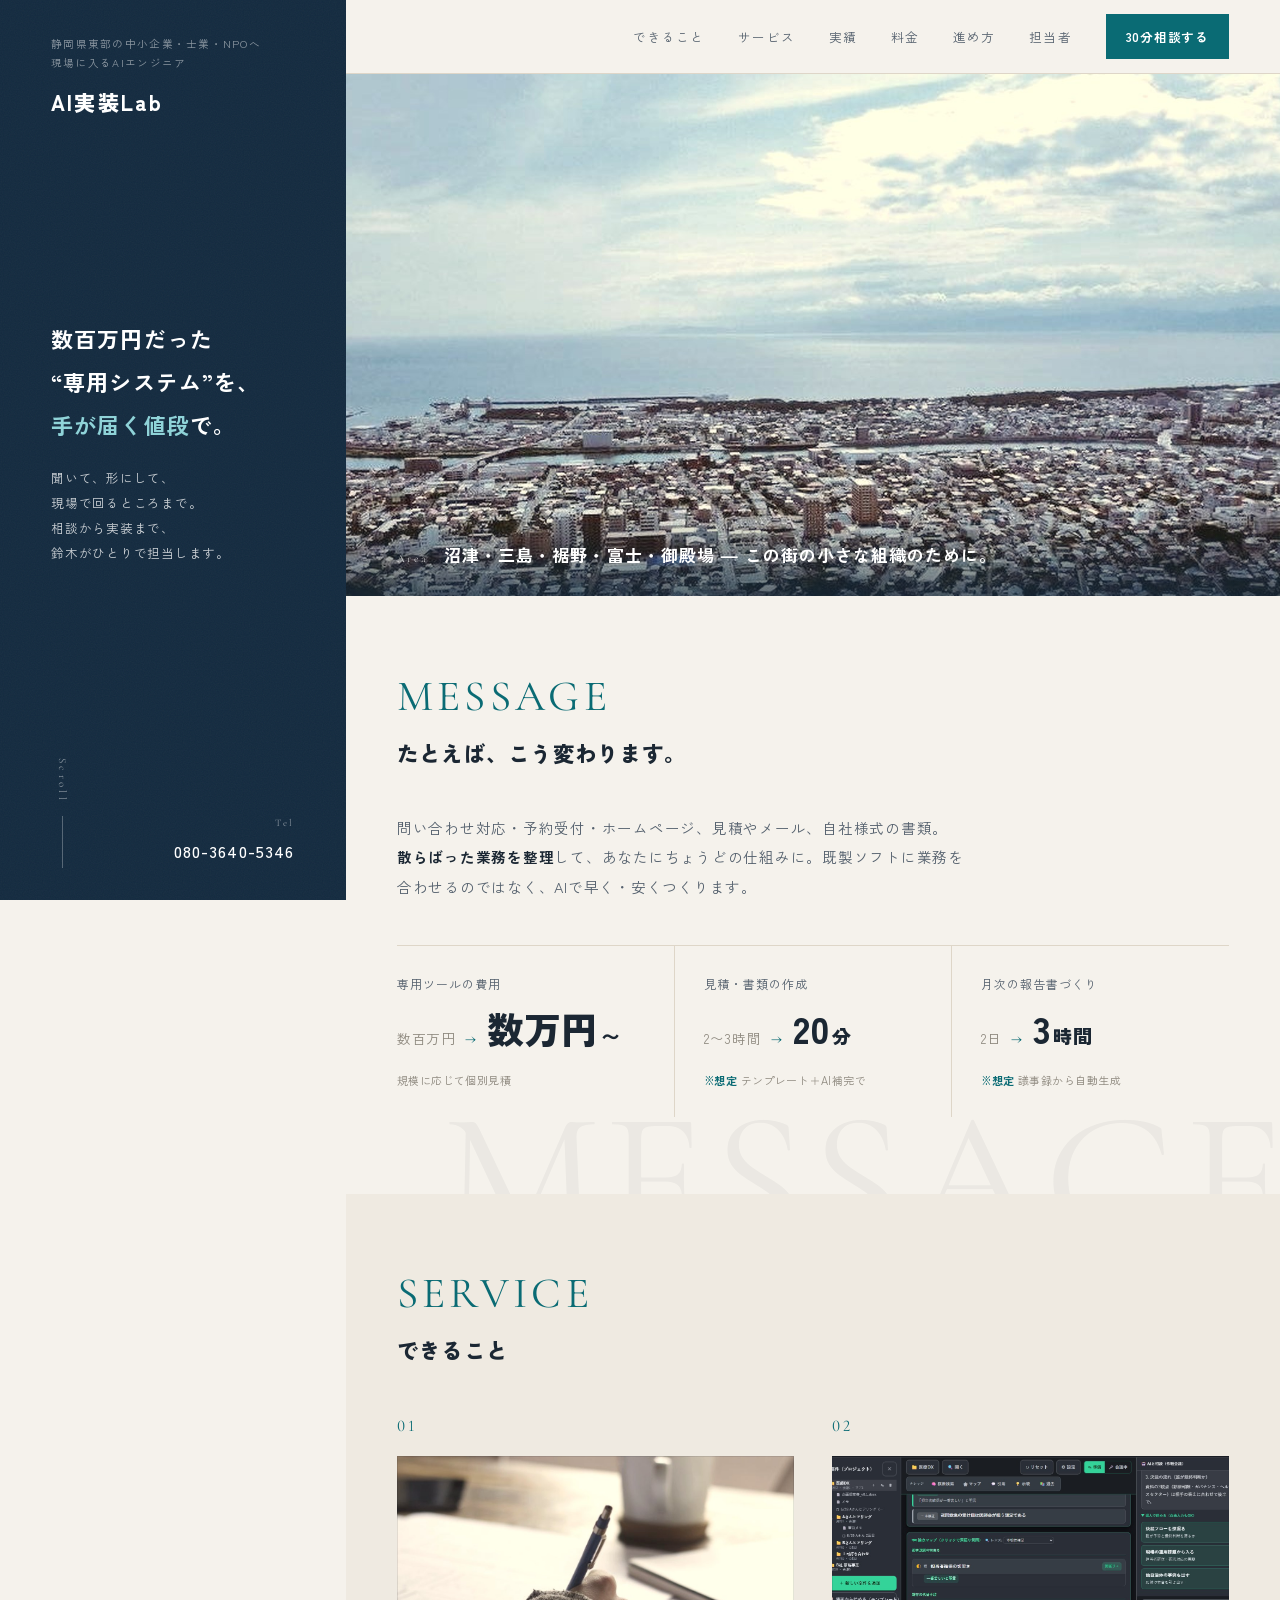
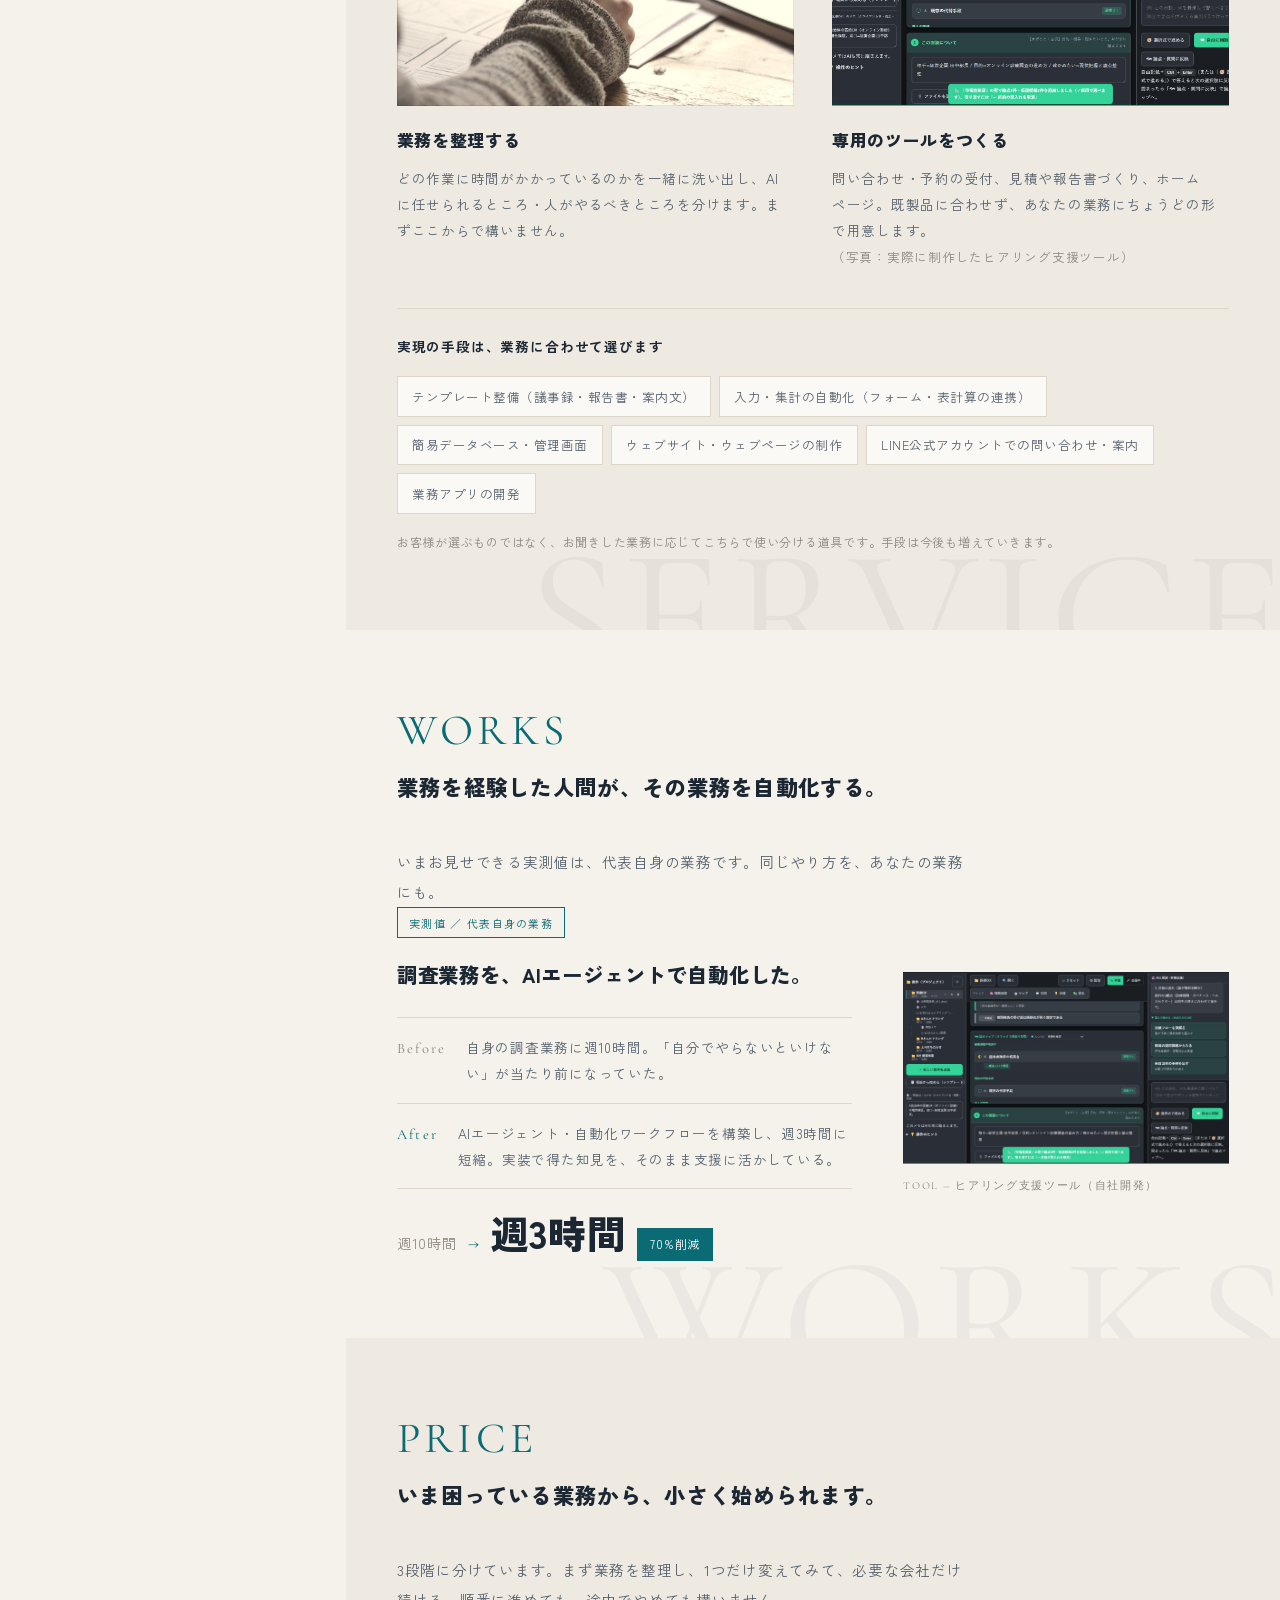
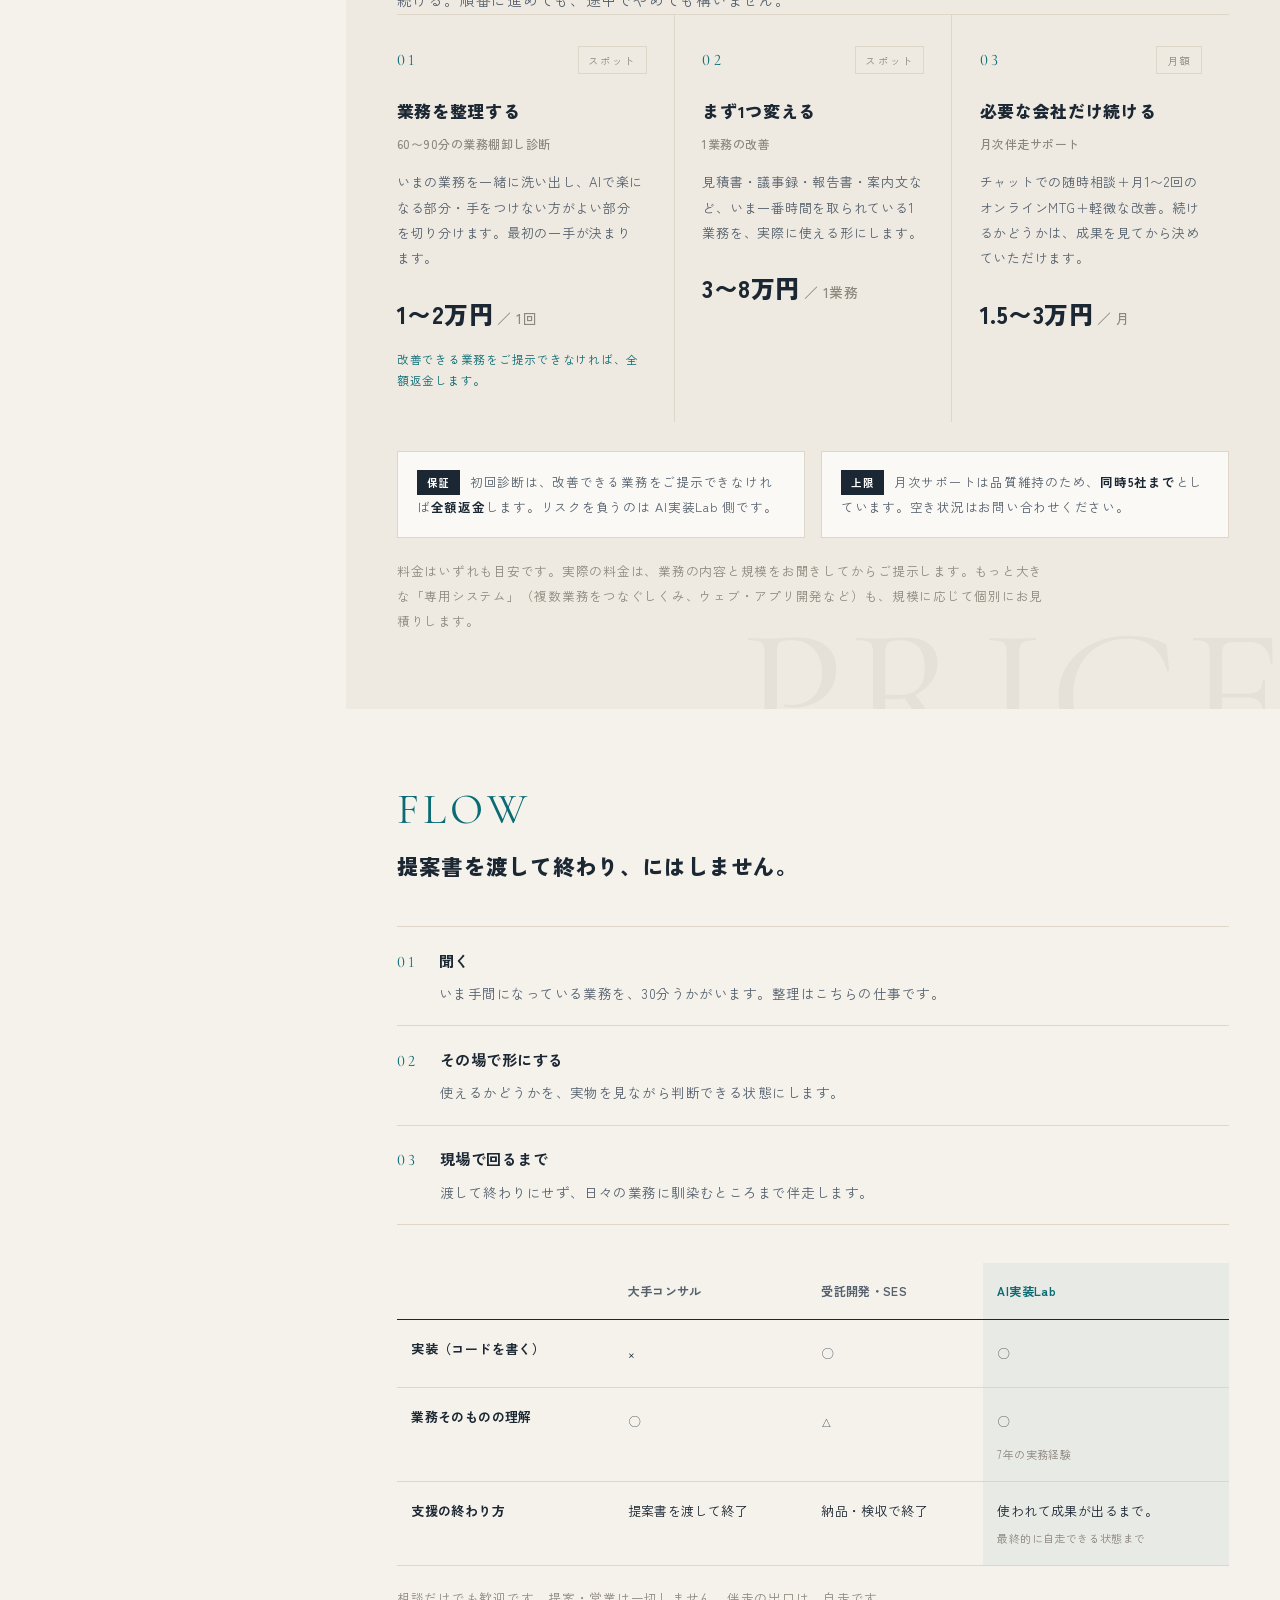
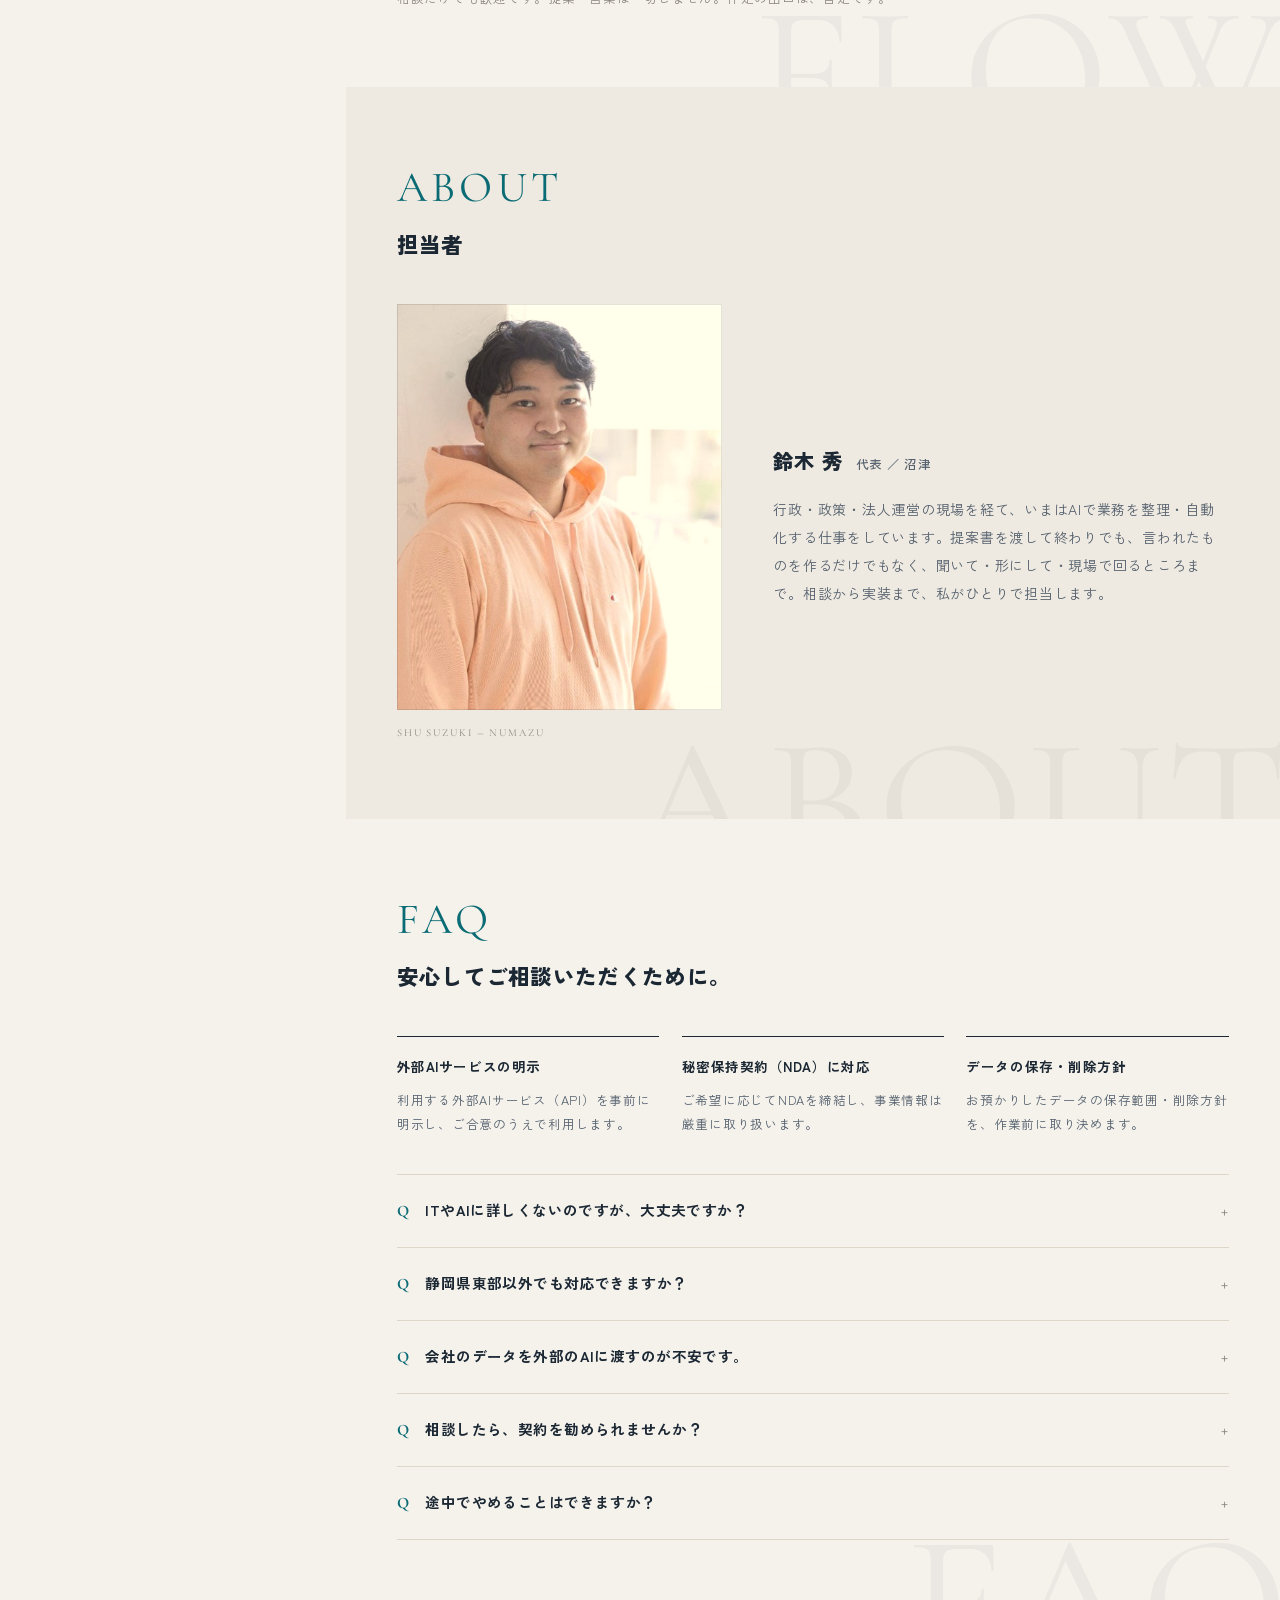
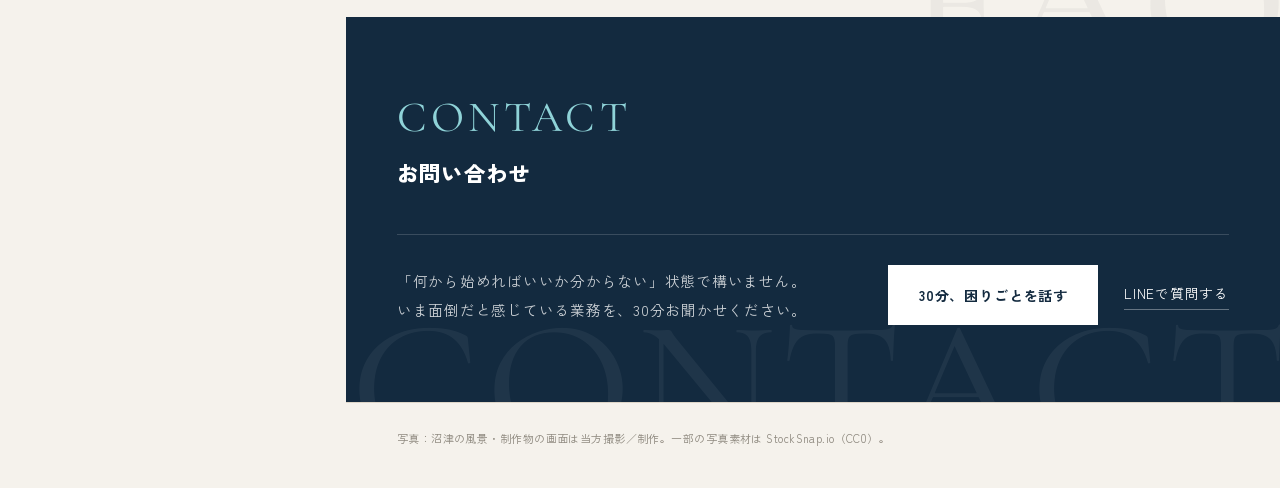
==== preview-redesign6.html @ 26e1d560 "実績・料金・比較表・FAQを同一フォーマットで追加、電話番号の書体を修正 Co-Authored-By: Claude Opus 4.8 (1M context) <noreply@anthropic" ====
<!DOCTYPE html>
<html lang="ja">
<head>
<meta charset="UTF-8">
<meta name="viewport" content="width=device-width, initial-scale=1.0">
<meta name="robots" content="noindex">
<title>AI実装Lab — v6（分割レイアウト・統一フォーマット）</title>
<link rel="preconnect" href="https://fonts.googleapis.com">
<link rel="preconnect" href="https://fonts.gstatic.com" crossorigin>
<link href="https://fonts.googleapis.com/css2?family=Cormorant+Garamond:wght@300;400;500&family=Zen+Kaku+Gothic+New:wght@400;500;700;900&display=swap" rel="stylesheet">
<style>
:root{
  --jp:'Zen Kaku Gothic New','Yu Gothic','Hiragino Sans',sans-serif;
  --en:'Cormorant Garamond','Times New Roman',serif;
  --navy:#132a3f; --navy-2:#0d2033;
  --paper:#f5f2ec; --paper-2:#efeae1; --white:#fbf9f5;
  --ink:#1b2733; --ink-2:#54606d; --ink-3:#8d887e;
  --accent:#0a6b74;
  --line:#ded6c8; --line-2:#e9e2d6;
  --on-navy:#ffffff; --on-navy-2:rgba(255,255,255,.78); --on-navy-3:rgba(255,255,255,.5);
  --side:clamp(300px,27vw,400px);
  --pad:clamp(1.6rem,4vw,4.4rem);
}
*,*::before,*::after{box-sizing:border-box;margin:0;padding:0;}
html{-webkit-text-size-adjust:100%;scroll-behavior:smooth;}
body{font-family:var(--jp);background:var(--paper);color:var(--ink);font-size:15px;line-height:2.0;letter-spacing:.05em;font-feature-settings:"pkna" 1;-webkit-font-smoothing:antialiased;overflow-x:hidden;
  line-break:strict;overflow-wrap:normal;word-break:normal;}
p,li,span,h1,h2,h3{text-wrap:pretty;}                 /* 1文字だけ残る行を防ぐ */
.sec__ja,.sec__lead,.svc__ti,.svc__tx,.flow__t,.flow__d,.about__tx,.cv__tx,.fig__lb{text-wrap:pretty;}
.sec__ja,.svc__ti,.flow__t,.about__name{text-wrap:balance;}                 /* 見出しは行長を均等に */
img{max-width:100%;display:block;}
a{color:inherit;text-decoration:none;}
.u-en{font-family:var(--en);font-weight:400;letter-spacing:.16em;text-transform:uppercase;}

/* ============ 分割シェル ============ */
.shell{display:grid;grid-template-columns:var(--side) minmax(0,1fr);}

/* 左：固定パネル */
.side{position:sticky;top:0;height:100vh;background:var(--navy);color:var(--on-navy-2);
  display:flex;flex-direction:column;justify-content:space-between;padding:2.2rem var(--pad) 2rem;overflow:hidden;}
.side::after{content:"";position:absolute;inset:0;opacity:.05;pointer-events:none;
  background-image:url("data:image/svg+xml,%3Csvg xmlns='http://www.w3.org/2000/svg' width='140' height='140'%3E%3Cfilter id='n'%3E%3CfeTurbulence type='fractalNoise' baseFrequency='0.85' numOctaves='2'/%3E%3C/filter%3E%3Crect width='100%25' height='100%25' filter='url(%23n)'/%3E%3C/svg%3E");}
.side__top{position:relative;z-index:1;}
.side__tag{font-size:10.5px;letter-spacing:.12em;color:var(--on-navy-3);margin-bottom:.5rem;line-height:1.8;}
.side__brand{font-family:var(--jp);font-weight:900;font-size:1.32rem;letter-spacing:.1em;color:#fff;}
.side__mid{position:relative;z-index:1;}
.side__lead{font-weight:700;font-size:clamp(1.16rem,1.72vw,1.46rem);line-height:1.95;letter-spacing:.05em;color:#fff;}
.side__lead span{display:block;white-space:nowrap;}   /* 1行ずつ確定させ、途中改行を防ぐ */
.side__lead .ac{color:#8fd3d8;}
.side__sub{margin-top:1.2rem;font-size:12.5px;line-height:2.0;color:var(--on-navy-2);letter-spacing:.06em;}
.side__btm{position:relative;z-index:1;display:flex;align-items:flex-end;justify-content:space-between;gap:1rem;}
.side__scroll{writing-mode:vertical-rl;font-family:var(--en);font-size:11px;letter-spacing:.3em;color:var(--on-navy-3);display:flex;align-items:center;gap:.8rem;}
.side__scroll::after{content:"";width:1px;height:52px;background:rgba(255,255,255,.28);}
.side__tel{text-align:right;}
.side__tel-lb{font-family:var(--en);font-size:10px;letter-spacing:.24em;color:var(--on-navy-3);}
.side__tel-v{font-family:var(--jp);font-weight:500;font-size:1.02rem;letter-spacing:.07em;color:#fff;font-feature-settings:"tnum" 1;font-variant-numeric:tabular-nums lining-nums;}

/* 右：コンテンツ */
.main{min-width:0;}
.topbar{display:flex;align-items:center;justify-content:flex-end;gap:2.1rem;padding:0 var(--pad);min-height:74px;border-bottom:1px solid var(--line);background:var(--paper);}
.topbar a{font-size:12.5px;letter-spacing:.1em;color:var(--ink-2);}
.topbar a:hover{color:var(--accent);}
.topbar .cta{font-weight:700;font-size:12.5px;color:#fff;background:var(--accent);padding:.62rem 1.25rem;letter-spacing:.06em;}

/* MV：全面写真 */
.mv{position:relative;}
.mv img{width:100%;height:clamp(300px,58vh,560px);object-fit:cover;}
.mv__cap{position:absolute;left:0;bottom:0;right:0;padding:1.5rem var(--pad);
  background:linear-gradient(to top,rgba(19,42,63,.68),rgba(19,42,63,0));display:flex;align-items:baseline;gap:1rem;flex-wrap:wrap;}
.mv__lb{font-family:var(--en);font-size:11px;letter-spacing:.24em;color:rgba(255,255,255,.72);}
.mv__tx{font-weight:700;font-size:clamp(.92rem,1.5vw,1.06rem);letter-spacing:.06em;color:#fff;}

/* ============ セクション共通フォーマット ============ */
.sec{position:relative;padding:clamp(3.4rem,6vw,5.6rem) var(--pad);overflow:hidden;}
.sec--alt{background:var(--paper-2);}
.sec__ghost{position:absolute;right:-.06em;bottom:-.34em;font-family:var(--en);font-size:clamp(6rem,15vw,13rem);
  line-height:.8;letter-spacing:.02em;text-transform:uppercase;color:var(--ink);opacity:.045;pointer-events:none;user-select:none;}
.sec__head{position:relative;z-index:1;margin-bottom:clamp(1.9rem,3vw,2.8rem);}
.sec__en{display:block;font-family:var(--en);font-size:clamp(1.9rem,3.6vw,2.7rem);font-weight:400;letter-spacing:.1em;
  text-transform:uppercase;color:var(--accent);line-height:1.1;}
.sec__ja{display:block;margin-top:.7rem;font-weight:900;font-size:clamp(1.05rem,2vw,1.34rem);letter-spacing:.06em;color:var(--ink);}
.sec__lead{position:relative;z-index:1;max-width:40em;color:var(--ink-2);font-size:14.5px;line-height:2.05;}
.sec__lead b{color:var(--ink);font-weight:700;}
.sec__body{position:relative;z-index:1;}

/* message：数字 */
.figs{display:grid;grid-template-columns:repeat(3,minmax(0,1fr));margin-top:clamp(2rem,3.4vw,3rem);border-top:1px solid var(--line);}
.fig{padding:1.6rem 1.8rem;} .fig+.fig{border-left:1px solid var(--line);} .fig:first-child{padding-left:0;}
.fig__lb{font-size:12px;letter-spacing:.08em;color:var(--ink-2);}
.fig__row{display:flex;align-items:baseline;gap:.6rem;margin-top:.9rem;}
.fig__from{font-size:13.5px;color:var(--ink-3);}
.fig__ar{font-family:var(--en);color:var(--accent);font-size:17px;}
.fig__to{font-weight:900;font-size:clamp(1.7rem,3.2vw,2.3rem);line-height:1;letter-spacing:.01em;}
.fig__to .u{font-size:.52em;margin-left:.12em;}
.fig__note{margin-top:.8rem;font-size:11px;color:var(--ink-3);letter-spacing:.04em;}
.assume{color:var(--accent);font-weight:700;}

/* service：番号付き画像カード */
.svc{display:grid;grid-template-columns:repeat(2,minmax(0,1fr));gap:clamp(1.4rem,3vw,2.6rem);}
.svc__item{min-width:0;}
.svc__num{font-family:var(--en);font-size:1.02rem;letter-spacing:.2em;color:var(--accent);font-variant-numeric:lining-nums;}
.svc__img{margin-top:.8rem;overflow:hidden;position:relative;}
.svc__img img{width:100%;height:clamp(190px,20vw,250px);object-fit:cover;transition:transform .7s cubic-bezier(.16,1,.3,1);}
.svc__item:hover .svc__img img{transform:scale(1.045);}
.svc__img::after{content:"";position:absolute;inset:0;box-shadow:inset 0 0 0 1px rgba(27,39,51,.12);}
.svc__ti{margin-top:1.05rem;font-weight:900;font-size:1.06rem;letter-spacing:.04em;}
.svc__tx{margin-top:.5rem;font-size:13.5px;line-height:1.95;color:var(--ink-2);}

/* flow：細罫リスト */
.flow{border-top:1px solid var(--line);}
.flow__row{display:grid;grid-template-columns:auto 1fr;gap:1.4rem;align-items:baseline;padding:1.15rem 0;border-bottom:1px solid var(--line);}
.flow__n{font-family:var(--en);font-size:1rem;letter-spacing:.18em;color:var(--accent);font-variant-numeric:lining-nums;}
.flow__t{font-weight:700;font-size:15px;letter-spacing:.03em;}
.flow__d{display:block;margin-top:.28rem;font-weight:400;font-size:13.5px;color:var(--ink-2);}

/* about：画像＋テキスト分割 */
.about{display:grid;grid-template-columns:minmax(0,5fr) minmax(0,7fr);gap:clamp(1.6rem,4vw,3.4rem);align-items:center;}
.about__fig{position:relative;}
.about__fig img{width:100%;}
.about__fig::after{content:"";position:absolute;inset:0;box-shadow:inset 0 0 0 1px rgba(27,39,51,.12);}
.about__cap{margin-top:.7rem;font-family:var(--en);font-size:10.5px;letter-spacing:.18em;text-transform:uppercase;color:var(--ink-3);}
.about__name{font-weight:900;font-size:1.28rem;letter-spacing:.05em;}
.about__name small{font-weight:500;font-size:.6em;color:var(--ink-2);margin-left:.8rem;letter-spacing:.1em;}
.about__tx{margin-top:.9rem;max-width:34em;font-size:14px;line-height:2.0;color:var(--ink-2);}

/* contact */
.cv{background:var(--navy);color:var(--on-navy-2);}
.cv .sec__en{color:#8fd3d8;} .cv .sec__ja{color:#fff;} .cv .sec__ghost{color:#fff;opacity:.05;}
.cv__box{display:flex;align-items:center;justify-content:space-between;gap:2rem;flex-wrap:wrap;
  border-top:1px solid rgba(255,255,255,.16);padding-top:1.9rem;}
.cv__tx{font-size:14.5px;line-height:2.0;color:var(--on-navy-2);max-width:32em;}
.cv__acts{display:flex;align-items:center;gap:1.6rem;flex-wrap:wrap;}
.cv__btn{font-weight:700;font-size:14px;letter-spacing:.06em;background:#fff;color:var(--navy);padding:1rem 1.9rem;}
.cv__btn:hover{background:#8fd3d8;}
.cv__line{font-size:13.5px;color:#fff;border-bottom:1px solid rgba(255,255,255,.35);padding-bottom:2px;}

.foot{padding:1.6rem var(--pad) 2.4rem;font-size:11px;line-height:1.9;color:var(--ink-3);letter-spacing:.04em;border-top:1px solid var(--line);}
.foot a{border-bottom:1px solid var(--line);}

@media(max-width:900px){
  .shell{grid-template-columns:minmax(0,1fr);}
  .side{position:relative;height:auto;min-height:auto;padding:2rem var(--pad) 2.2rem;gap:1.8rem;}
  .side__btm{display:none;}
  .side__mid{margin-top:1.6rem;}
  .topbar{justify-content:space-between;gap:1rem;}
  .topbar a:not(.cta){display:none;}
  .figs,.svc,.about{grid-template-columns:minmax(0,1fr);}
  .fig{padding:1.3rem 0;} .fig+.fig{border-left:0;border-top:1px solid var(--line);} .fig:first-child{padding-top:0;}
}

/* ---- 実現の手段 ---- */
.means{margin-top:clamp(1.8rem,3vw,2.6rem);border-top:1px solid var(--line);padding-top:1.5rem;}
.means__ti{font-weight:700;font-size:13.5px;letter-spacing:.06em;color:var(--ink);}
.means__list{list-style:none;display:flex;flex-wrap:wrap;gap:.5rem;margin-top:1rem;}
.means__list li{font-size:12.5px;letter-spacing:.04em;color:var(--ink-2);border:1px solid var(--line);padding:.42rem .9rem;background:var(--white);}
.means__foot{margin-top:1rem;font-size:12px;color:var(--ink-3);}

/* ---- works ---- */
.work{display:grid;grid-template-columns:minmax(0,7fr) minmax(0,5fr);gap:clamp(1.6rem,4vw,3.2rem);align-items:center;}
.work__badge{display:inline-block;font-size:11px;letter-spacing:.12em;color:var(--accent);border:1px solid var(--accent);padding:.2rem .7rem;}
.work__ti{margin-top:1rem;font-weight:900;font-size:clamp(1.06rem,2vw,1.28rem);letter-spacing:.04em;}
.ba{margin-top:1.4rem;border-top:1px solid var(--line);}
.ba__row{display:grid;grid-template-columns:auto 1fr;gap:1.2rem;align-items:baseline;padding:1rem 0;border-bottom:1px solid var(--line);}
.ba__lb{font-family:var(--en);font-size:.9rem;letter-spacing:.16em;color:var(--ink-3);}
.ba__lb.is-after{color:var(--accent);}
.ba__tx{font-size:13.5px;line-height:1.95;color:var(--ink-2);}
.work__metric{display:flex;align-items:baseline;gap:.7rem;margin-top:1.5rem;flex-wrap:wrap;}
.work__from{font-size:14px;color:var(--ink-3);}
.work__ar{font-family:var(--en);color:var(--accent);font-size:17px;}
.work__to{font-weight:900;font-size:clamp(1.8rem,3.4vw,2.4rem);line-height:1;}
.work__cut{font-size:12px;letter-spacing:.08em;color:#fff;background:var(--accent);padding:.3rem .8rem;}
.work__fig{position:relative;}
.work__fig img{width:100%;}
.work__fig::after{content:"";position:absolute;inset:0;box-shadow:inset 0 0 0 1px rgba(27,39,51,.12);}
.work__cap{margin-top:.7rem;font-family:var(--en);font-size:10.5px;letter-spacing:.16em;text-transform:uppercase;color:var(--ink-3);}

/* ---- price ---- */
.price{display:grid;grid-template-columns:repeat(3,minmax(0,1fr));border-top:1px solid var(--line);}
.plan{padding:1.8rem 1.7rem 2rem;}
.plan+.plan{border-left:1px solid var(--line);}
.plan:first-child{padding-left:0;}
.plan__top{display:flex;align-items:center;justify-content:space-between;gap:.8rem;}
.plan__no{font-family:var(--en);font-size:1rem;letter-spacing:.2em;color:var(--accent);font-variant-numeric:lining-nums;}
.plan__badge{font-size:10.5px;letter-spacing:.1em;color:var(--ink-3);border:1px solid var(--line);padding:.16rem .6rem;}
.plan__ti{margin-top:1.1rem;font-weight:900;font-size:1.06rem;letter-spacing:.04em;}
.plan__sub{display:block;margin-top:.3rem;font-weight:500;font-size:12px;color:var(--ink-3);letter-spacing:.04em;}
.plan__tx{margin-top:.8rem;font-size:13px;line-height:1.95;color:var(--ink-2);}
.plan__price{margin-top:1.2rem;font-weight:900;font-size:1.5rem;letter-spacing:.02em;}
.plan__price .u{font-weight:500;font-size:.58em;color:var(--ink-3);margin-left:.3em;}
.plan__note{margin-top:.7rem;font-size:11.5px;line-height:1.8;color:var(--accent);}
.terms{margin-top:1.8rem;display:grid;grid-template-columns:repeat(2,minmax(0,1fr));gap:1rem;}
.term{border:1px solid var(--line);background:var(--white);padding:1.1rem 1.2rem;font-size:12.5px;line-height:1.95;color:var(--ink-2);}
.term b{display:inline-block;font-size:10.5px;letter-spacing:.1em;color:#fff;background:var(--ink);padding:.14rem .6rem;margin-right:.6rem;}
.term strong{color:var(--ink);}
.price__foot{margin-top:1.2rem;font-size:12.5px;color:var(--ink-3);max-width:52em;}

/* ---- compare ---- */
.cmp{width:100%;border-collapse:collapse;margin-top:clamp(1.6rem,3vw,2.4rem);font-size:13px;}
.cmp th,.cmp td{border-bottom:1px solid var(--line);padding:1rem .9rem;text-align:left;vertical-align:top;letter-spacing:.03em;}
.cmp thead th{font-weight:700;font-size:12px;color:var(--ink-2);border-bottom:1px solid var(--ink);}
.cmp tbody th{font-weight:700;color:var(--ink);width:26%;}
.cmp .us{background:rgba(10,107,116,.05);color:var(--ink);}
.cmp thead .us{color:var(--accent);}
.cmp .mk{font-family:var(--en);font-size:1.1rem;}
.cmp .note{display:block;font-size:11px;color:var(--ink-3);margin-top:.2rem;}

/* ---- faq ---- */
.faq{border-top:1px solid var(--line);}
.faq details{border-bottom:1px solid var(--line);}
.faq summary{list-style:none;cursor:pointer;display:flex;align-items:baseline;gap:1rem;padding:1.15rem 0;font-weight:700;font-size:14.5px;letter-spacing:.03em;}
.faq summary::-webkit-details-marker{display:none;}
.faq summary::before{content:"Q";font-family:var(--en);font-size:1rem;color:var(--accent);flex:none;}
.faq summary::after{content:"+";margin-left:auto;font-family:var(--en);font-size:1.1rem;color:var(--ink-3);}
.faq details[open] summary::after{content:"\2212";}
.faq__body{padding:0 0 1.3rem 2rem;font-size:13.5px;line-height:2.0;color:var(--ink-2);max-width:52em;}

/* ---- trust ---- */
.trust{display:grid;grid-template-columns:repeat(3,minmax(0,1fr));gap:1.4rem;margin-bottom:clamp(1.8rem,3vw,2.6rem);}
.trust__i{border-top:1px solid var(--ink);padding-top:1rem;}
.trust__t{font-weight:700;font-size:13.5px;letter-spacing:.04em;}
.trust__d{margin-top:.5rem;font-size:12.5px;line-height:1.9;color:var(--ink-2);}

@media(max-width:900px){
  .work,.price,.terms,.trust{grid-template-columns:minmax(0,1fr);}
  .plan{padding:1.5rem 0;}
  .plan+.plan{border-left:0;border-top:1px solid var(--line);}
  .plan:first-child{padding-top:0;}
  .cmp{font-size:12px;}
  .cmp th,.cmp td{padding:.8rem .5rem;}
}

</style>
</head>
<body>

<div class="shell">

  <!-- ============ 左：固定パネル ============ -->
  <aside class="side">
    <div class="side__top">
      <p class="side__tag">静岡県東部の中小企業・士業・NPOへ<br>現場に入るAIエンジニア</p>
      <p class="side__brand">AI実装Lab</p>
    </div>
    <div class="side__mid">
      <p class="side__lead"><span>数百万円だった</span><span>“専用システム”を、</span><span><span class="ac" style="display:inline">手が届く値段</span>で。</span></p>
      <p class="side__sub">聞いて、形にして、<br>現場で回るところまで。<br>相談から実装まで、<br>鈴木がひとりで担当します。</p>
    </div>
    <div class="side__btm">
      <span class="side__scroll">Scroll</span>
      <span class="side__tel"><span class="side__tel-lb">Tel</span><br><span class="side__tel-v">080-3640-5346</span></span>
    </div>
  </aside>

  <!-- ============ 右：コンテンツ ============ -->
  <main class="main">
    <nav class="topbar">
      <a href="#message">できること</a>
      <a href="#service">サービス</a>
      <a href="#works">実績</a>
      <a href="#price">料金</a>
      <a href="#flow">進め方</a>
      <a href="#about">担当者</a>
      <a class="cta" href="#contact">30分相談する</a>
    </nav>

    <div class="mv">
      <img src="assets/mv_numazu.jpg" alt="沼津の街と狩野川、駿河湾">
      <div class="mv__cap">
        <span class="mv__lb">Area</span>
        <span class="mv__tx">沼津・三島・裾野・富士・御殿場 ― この街の小さな組織のために。</span>
      </div>
    </div>

    <!-- message -->
    <section class="sec" id="message">
      <span class="sec__ghost">message</span>
      <div class="sec__head"><span class="sec__en">message</span><span class="sec__ja">たとえば、こう変わります。</span></div>
      <p class="sec__lead">問い合わせ対応・予約受付・ホームページ、見積やメール、自社様式の書類。<b style="white-space:nowrap">散らばった業務を整理</b>して、あなたにちょうどの仕組みに。既製ソフトに業務を合わせるのではなく、AIで早く・安くつくります。</p>
      <div class="sec__body figs">
        <div class="fig"><p class="fig__lb">専用ツールの費用</p><p class="fig__row"><span class="fig__from">数百万円</span><span class="fig__ar">→</span><span class="fig__to">数万円<span class="u">〜</span></span></p><p class="fig__note">規模に応じて個別見積</p></div>
        <div class="fig"><p class="fig__lb">見積・書類の作成</p><p class="fig__row"><span class="fig__from">2〜3時間</span><span class="fig__ar">→</span><span class="fig__to">20<span class="u">分</span></span></p><p class="fig__note"><span class="assume">※想定</span> テンプレート＋AI補完で</p></div>
        <div class="fig"><p class="fig__lb">月次の報告書づくり</p><p class="fig__row"><span class="fig__from">2日</span><span class="fig__ar">→</span><span class="fig__to">3<span class="u">時間</span></span></p><p class="fig__note"><span class="assume">※想定</span> 議事録から自動生成</p></div>
      </div>
    </section>

    <!-- service -->
    <section class="sec sec--alt" id="service">
      <span class="sec__ghost">service</span>
      <div class="sec__head"><span class="sec__en">service</span><span class="sec__ja">できること</span></div>
      <div class="sec__body svc">
        <div class="svc__item">
          <p class="svc__num">01</p>
          <div class="svc__img"><img src="assets/img_work.jpg" alt="手を動かしながら業務を整理する"></div>
          <p class="svc__ti">業務を整理する</p>
          <p class="svc__tx">どの作業に時間がかかっているのかを一緒に洗い出し、AIに任せられるところ・人がやるべきところを分けます。まずここからで構いません。</p>
        </div>
        <div class="svc__item">
          <p class="svc__num">02</p>
          <div class="svc__img"><img src="assets/img_tool.jpg" alt="実際に制作した業務ツールの画面"></div>
          <p class="svc__ti">専用のツールをつくる</p>
          <p class="svc__tx">問い合わせ・予約の受付、見積や報告書づくり、ホームページ。既製品に合わせず、あなたの業務にちょうどの形で用意します。<br><span style="color:var(--ink-3);font-size:12.5px">（写真：実際に制作したヒアリング支援ツール）</span></p>
        </div>
      </div>
      <div class="sec__body means">
        <p class="means__ti">実現の手段は、業務に合わせて選びます</p>
        <ul class="means__list">
          <li>テンプレート整備（議事録・報告書・案内文）</li>
          <li>入力・集計の自動化（フォーム・表計算の連携）</li>
          <li>簡易データベース・管理画面</li>
          <li>ウェブサイト・ウェブページの制作</li>
          <li>LINE公式アカウントでの問い合わせ・案内</li>
          <li>業務アプリの開発</li>
        </ul>
        <p class="means__foot">お客様が選ぶものではなく、お聞きした業務に応じてこちらで使い分ける道具です。手段は今後も増えていきます。</p>
      </div>
    </section>

    <!-- works -->
    <section class="sec" id="works">
      <span class="sec__ghost">works</span>
      <div class="sec__head"><span class="sec__en">works</span><span class="sec__ja">業務を経験した人間が、その業務を自動化する。</span></div>
      <p class="sec__lead">いまお見せできる実測値は、代表自身の業務です。同じやり方を、あなたの業務にも。</p>
      <div class="sec__body work">
        <div>
          <span class="work__badge">実測値 ／ 代表自身の業務</span>
          <p class="work__ti">調査業務を、AIエージェントで自動化した。</p>
          <div class="ba">
            <div class="ba__row"><span class="ba__lb">Before</span><span class="ba__tx">自身の調査業務に週10時間。「自分でやらないといけない」が当たり前になっていた。</span></div>
            <div class="ba__row"><span class="ba__lb is-after">After</span><span class="ba__tx">AIエージェント・自動化ワークフローを構築し、週3時間に短縮。実装で得た知見を、そのまま支援に活かしている。</span></div>
          </div>
          <p class="work__metric"><span class="work__from">週10時間</span><span class="work__ar">&#8594;</span><span class="work__to">週3時間</span><span class="work__cut">70%削減</span></p>
        </div>
        <div>
          <div class="work__fig"><img src="assets/img_tool.jpg" alt="制作したヒアリング支援ツールの画面"></div>
          <p class="work__cap">Tool &#8213; ヒアリング支援ツール（自社開発）</p>
        </div>
      </div>
    </section>

    <!-- price -->
    <section class="sec sec--alt" id="price">
      <span class="sec__ghost">price</span>
      <div class="sec__head"><span class="sec__en">price</span><span class="sec__ja">いま困っている業務から、小さく始められます。</span></div>
      <p class="sec__lead">3段階に分けています。まず業務を整理し、1つだけ変えてみて、必要な会社だけ続ける。順番に進めても、途中でやめても構いません。</p>
      <div class="sec__body">
        <div class="price">
          <div class="plan">
            <div class="plan__top"><span class="plan__no">01</span><span class="plan__badge">スポット</span></div>
            <p class="plan__ti">業務を整理する<span class="plan__sub">60〜90分の業務棚卸し診断</span></p>
            <p class="plan__tx">いまの業務を一緒に洗い出し、AIで楽になる部分・手をつけない方がよい部分を切り分けます。最初の一手が決まります。</p>
            <p class="plan__price">1〜2万円<span class="u">／ 1回</span></p>
            <p class="plan__note">改善できる業務をご提示できなければ、全額返金します。</p>
          </div>
          <div class="plan">
            <div class="plan__top"><span class="plan__no">02</span><span class="plan__badge">スポット</span></div>
            <p class="plan__ti">まず1つ変える<span class="plan__sub">1業務の改善</span></p>
            <p class="plan__tx">見積書・議事録・報告書・案内文など、いま一番時間を取られている1業務を、実際に使える形にします。</p>
            <p class="plan__price">3〜8万円<span class="u">／ 1業務</span></p>
          </div>
          <div class="plan">
            <div class="plan__top"><span class="plan__no">03</span><span class="plan__badge">月額</span></div>
            <p class="plan__ti">必要な会社だけ続ける<span class="plan__sub">月次伴走サポート</span></p>
            <p class="plan__tx">チャットでの随時相談＋月1〜2回のオンラインMTG＋軽微な改善。続けるかどうかは、成果を見てから決めていただけます。</p>
            <p class="plan__price">1.5〜3万円<span class="u">／ 月</span></p>
          </div>
        </div>
        <div class="terms">
          <p class="term"><b>保証</b>初回診断は、改善できる業務をご提示できなければ<strong>全額返金</strong>します。リスクを負うのは AI実装Lab 側です。</p>
          <p class="term"><b>上限</b>月次サポートは品質維持のため、<strong>同時5社まで</strong>としています。空き状況はお問い合わせください。</p>
        </div>
        <p class="price__foot">料金はいずれも目安です。実際の料金は、業務の内容と規模をお聞きしてからご提示します。もっと大きな「専用システム」（複数業務をつなぐしくみ、ウェブ・アプリ開発など）も、規模に応じて個別にお見積りします。</p>
      </div>
    </section>

    <!-- flow -->
    <section class="sec" id="flow">
      <span class="sec__ghost">flow</span>
      <div class="sec__head"><span class="sec__en">flow</span><span class="sec__ja">提案書を渡して終わり、にはしません。</span></div>
      <div class="sec__body flow">
        <div class="flow__row"><span class="flow__n">01</span><span class="flow__t">聞く<span class="flow__d">いま手間になっている業務を、30分うかがいます。整理はこちらの仕事です。</span></span></div>
        <div class="flow__row"><span class="flow__n">02</span><span class="flow__t">その場で形にする<span class="flow__d">使えるかどうかを、実物を見ながら判断できる状態にします。</span></span></div>
        <div class="flow__row"><span class="flow__n">03</span><span class="flow__t">現場で回るまで<span class="flow__d">渡して終わりにせず、日々の業務に馴染むところまで伴走します。</span></span></div>
      </div>
      <div class="sec__body">
        <table class="cmp">
          <thead><tr><th>&#12288;</th><th>大手コンサル</th><th>受託開発・SES</th><th class="us">AI実装Lab</th></tr></thead>
          <tbody>
            <tr><th>実装（コードを書く）</th><td><span class="mk">&#215;</span></td><td><span class="mk">&#9675;</span></td><td class="us"><span class="mk">&#9675;</span></td></tr>
            <tr><th>業務そのものの理解</th><td><span class="mk">&#9675;</span></td><td><span class="mk">&#9651;</span></td><td class="us"><span class="mk">&#9675;</span><span class="note">7年の実務経験</span></td></tr>
            <tr><th>支援の終わり方</th><td>提案書を渡して終了</td><td>納品・検収で終了</td><td class="us">使われて成果が出るまで。<span class="note">最終的に自走できる状態まで</span></td></tr>
          </tbody>
        </table>
        <p class="price__foot">相談だけでも歓迎です。提案・営業は一切しません。伴走の出口は、自走です。</p>
      </div>
    </section>

    <!-- about -->
    <section class="sec sec--alt" id="about">
      <span class="sec__ghost">about</span>
      <div class="sec__head"><span class="sec__en">about</span><span class="sec__ja">担当者</span></div>
      <div class="sec__body about">
        <div>
          <div class="about__fig"><img src="assets/hero_portrait.jpg" alt="代表 鈴木 秀"></div>
          <p class="about__cap">Shu Suzuki ― Numazu</p>
        </div>
        <div>
          <p class="about__name">鈴木 秀<small>代表 ／ 沼津</small></p>
          <p class="about__tx">行政・政策・法人運営の現場を経て、いまはAIで業務を整理・自動化する仕事をしています。提案書を渡して終わりでも、言われたものを作るだけでもなく、聞いて・形にして・現場で回るところまで。相談から実装まで、私がひとりで担当します。</p>
        </div>
      </div>
    </section>

    <!-- faq -->
    <section class="sec" id="faq">
      <span class="sec__ghost">faq</span>
      <div class="sec__head"><span class="sec__en">faq</span><span class="sec__ja">安心してご相談いただくために。</span></div>
      <div class="sec__body">
        <div class="trust">
          <div class="trust__i"><p class="trust__t">外部AIサービスの明示</p><p class="trust__d">利用する外部AIサービス（API）を事前に明示し、ご合意のうえで利用します。</p></div>
          <div class="trust__i"><p class="trust__t">秘密保持契約（NDA）に対応</p><p class="trust__d">ご希望に応じてNDAを締結し、事業情報は厳重に取り扱います。</p></div>
          <div class="trust__i"><p class="trust__t">データの保存・削除方針</p><p class="trust__d">お預かりしたデータの保存範囲・削除方針を、作業前に取り決めます。</p></div>
        </div>
        <div class="faq">
          <details><summary>ITやAIに詳しくないのですが、大丈夫ですか？</summary><div class="faq__body">むしろ、詳しくない方が対象です。専門用語は使わず、いま困っている業務の話から進めます。設定や操作もこちらで実装します。少人数の組織ほど事務作業が特定の人に集中しているため、効果が出やすいです。</div></details>
          <details><summary>静岡県東部以外でも対応できますか？</summary><div class="faq__body">ご相談・ご支援はオンライン（Zoom / Google Meet）で全国対応が可能です。訪問を伴う支援については、沼津・三島・裾野・富士・御殿場を中心とした静岡県東部が中心となります。</div></details>
          <details><summary>会社のデータを外部のAIに渡すのが不安です。</summary><div class="faq__body">ご不安はもっともです。上の3つの約束のとおり、利用する外部AIサービスは事前に明示しご合意のうえで利用し、ご希望に応じてNDAを締結、データの保存範囲・削除方針は作業前に取り決めます。</div></details>
          <details><summary>相談したら、契約を勧められませんか？</summary><div class="faq__body">提案・営業は一切しません。初回30分のオンライン相談は無料です。相談だけで終わっていただいて構いませんし、その方が良いと判断すれば「いまは不要です」とお伝えします。</div></details>
          <details><summary>途中でやめることはできますか？</summary><div class="faq__body">はい。スポットのご依頼は1回ごとに完結します。月次伴走サポートも、続けるかどうかは成果を見てから決めていただけます。合わないと感じたら、いつでも終了できます。</div></details>
        </div>
      </div>
    </section>

    <!-- contact -->
    <section class="sec cv" id="contact">
      <span class="sec__ghost">contact</span>
      <div class="sec__head"><span class="sec__en">contact</span><span class="sec__ja">お問い合わせ</span></div>
      <div class="sec__body cv__box">
        <p class="cv__tx">「何から始めればいいか分からない」状態で構いません。<br>いま面倒だと感じている業務を、30分お聞かせください。</p>
        <div class="cv__acts">
          <a class="cv__btn">30分、困りごとを話す</a>
          <a class="cv__line">LINEで質問する</a>
        </div>
      </div>
    </section>

    <p class="foot">写真：沼津の風景・制作物の画面は当方撮影／制作。一部の写真素材は StockSnap.io（CC0）。</p>
  </main>
</div>

</body>
</html>
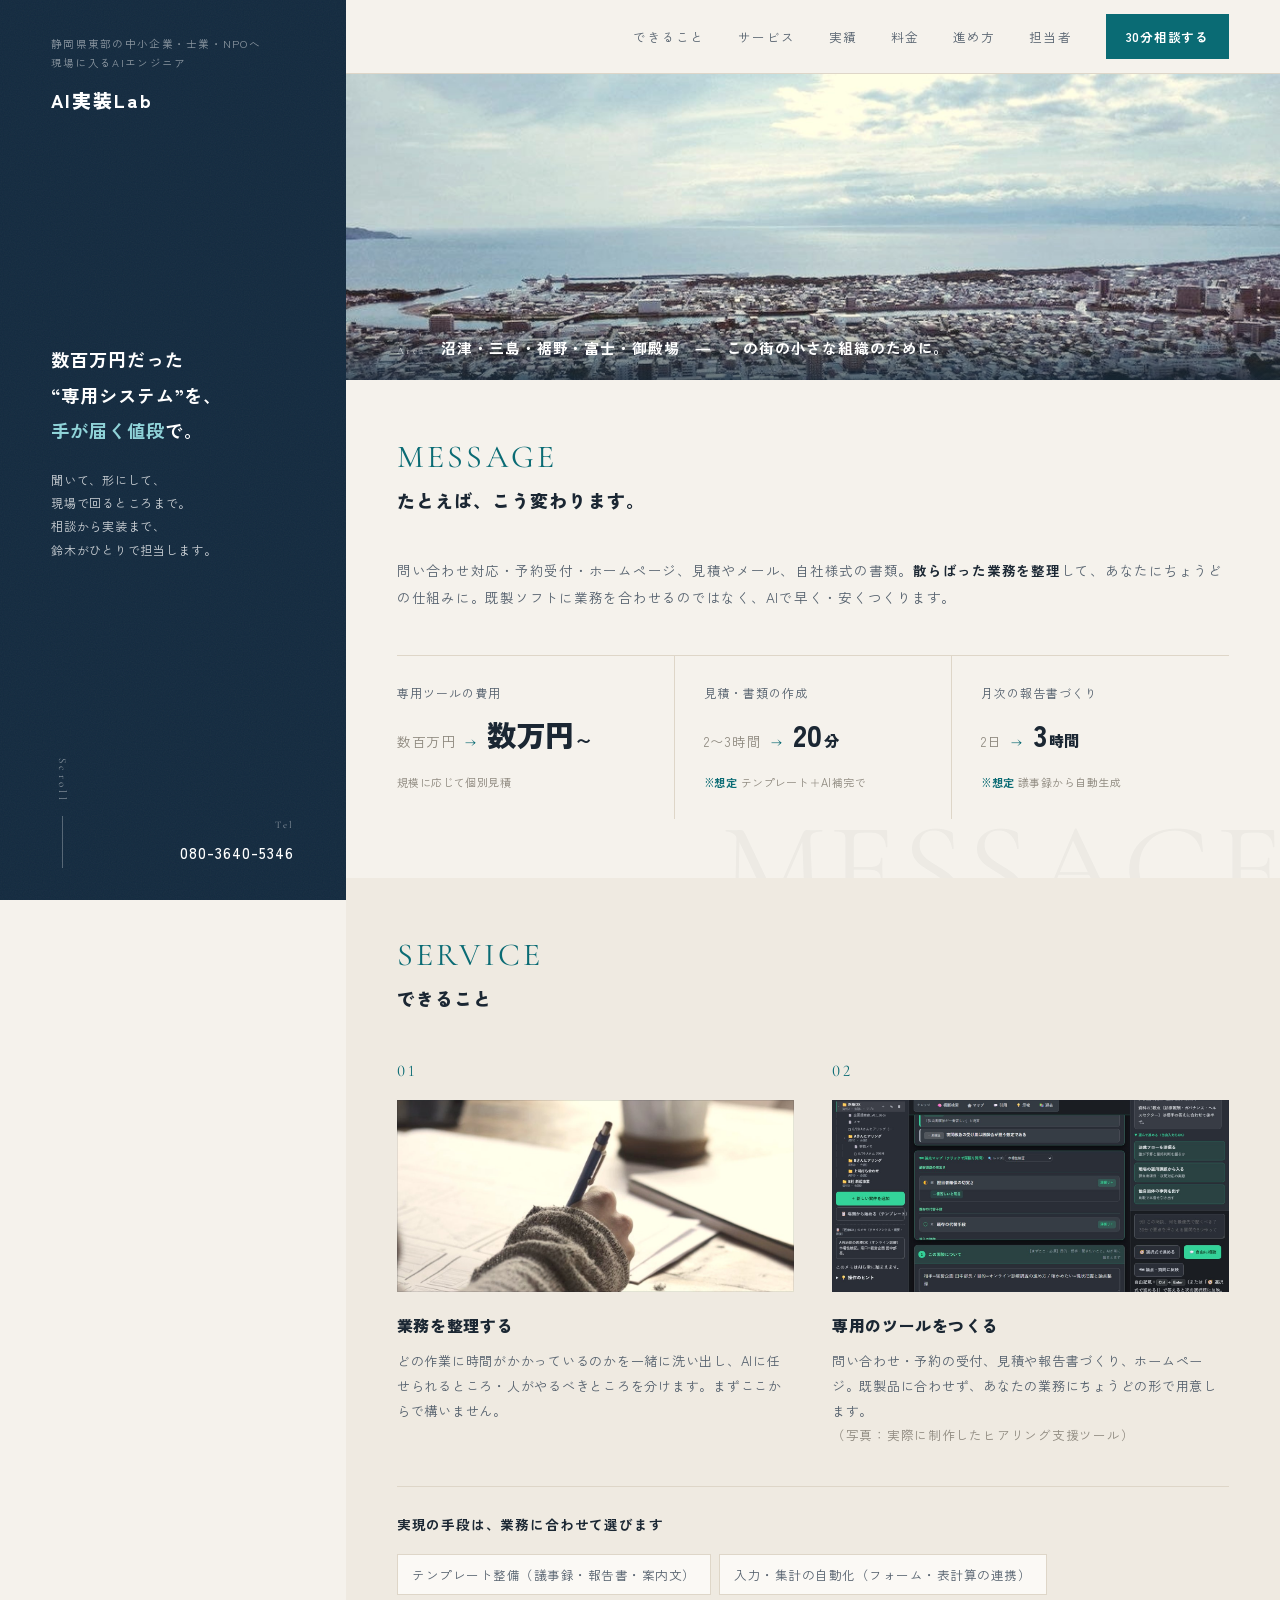
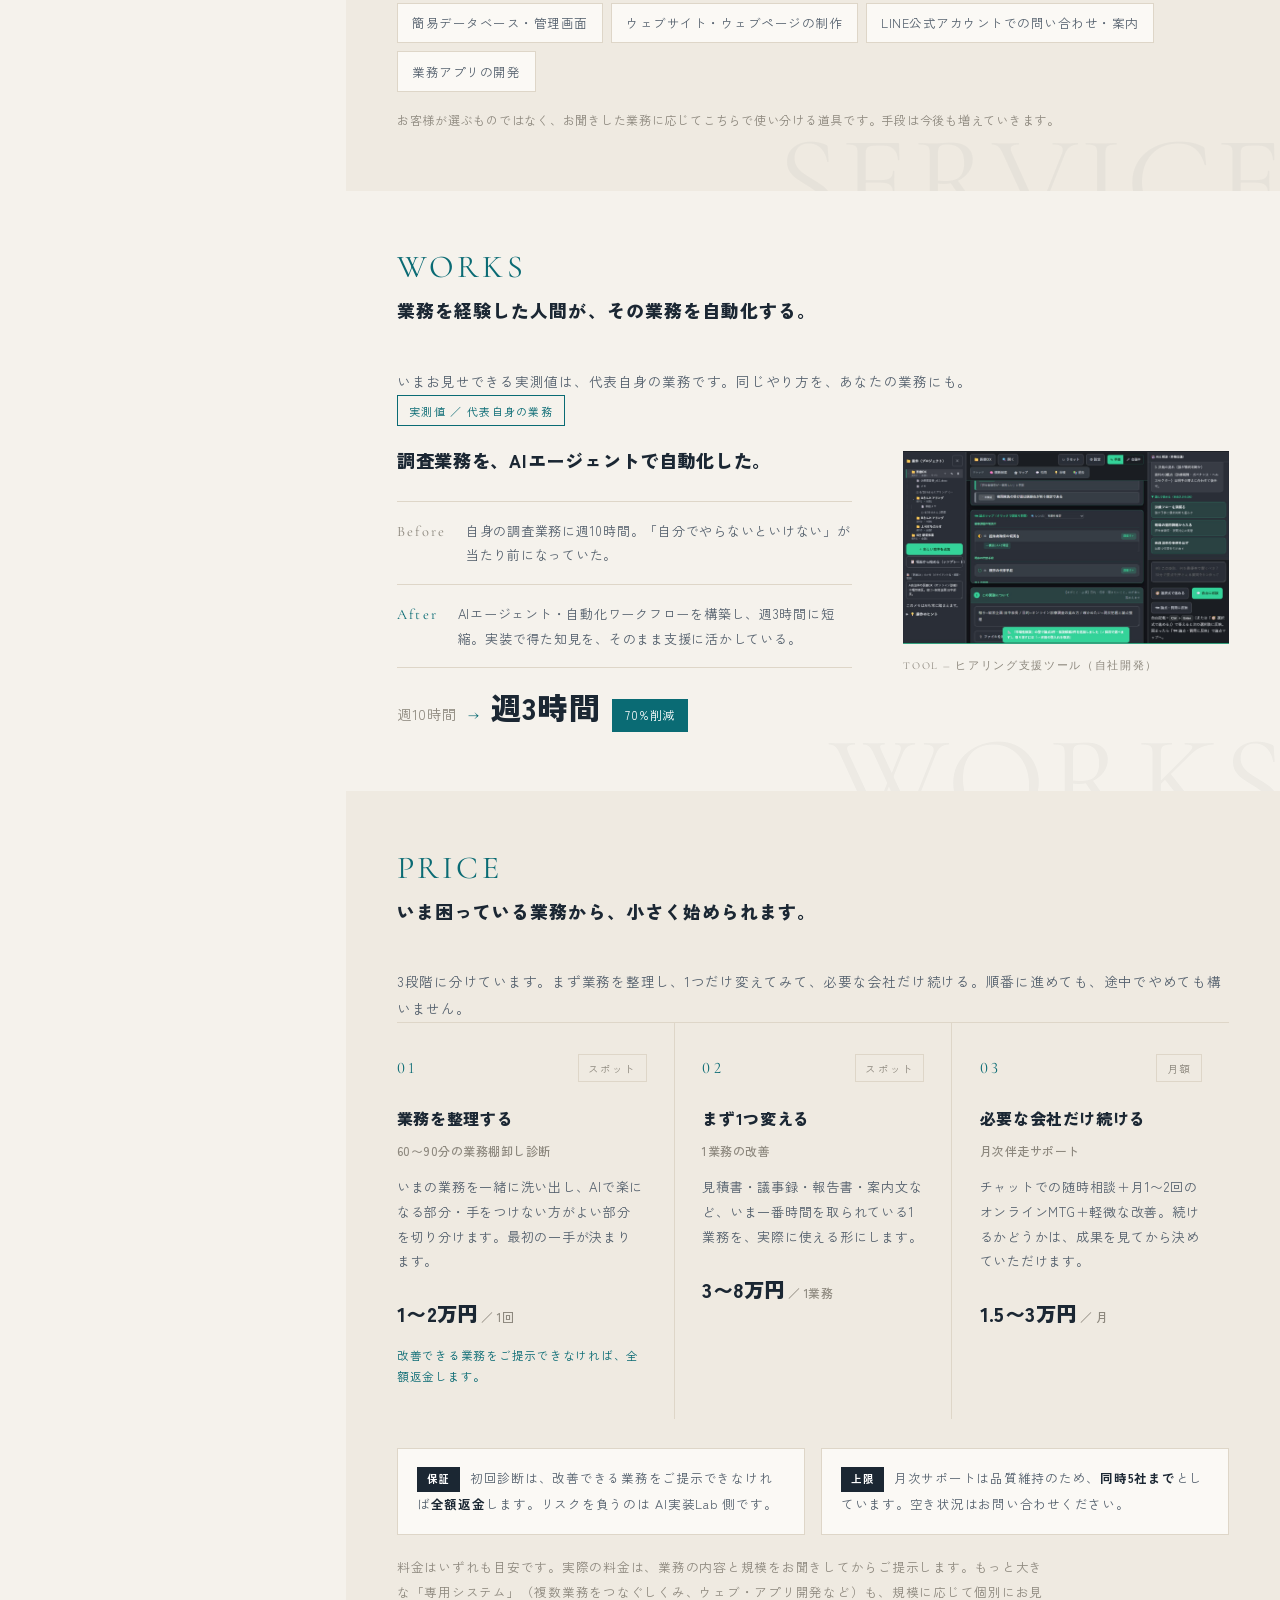
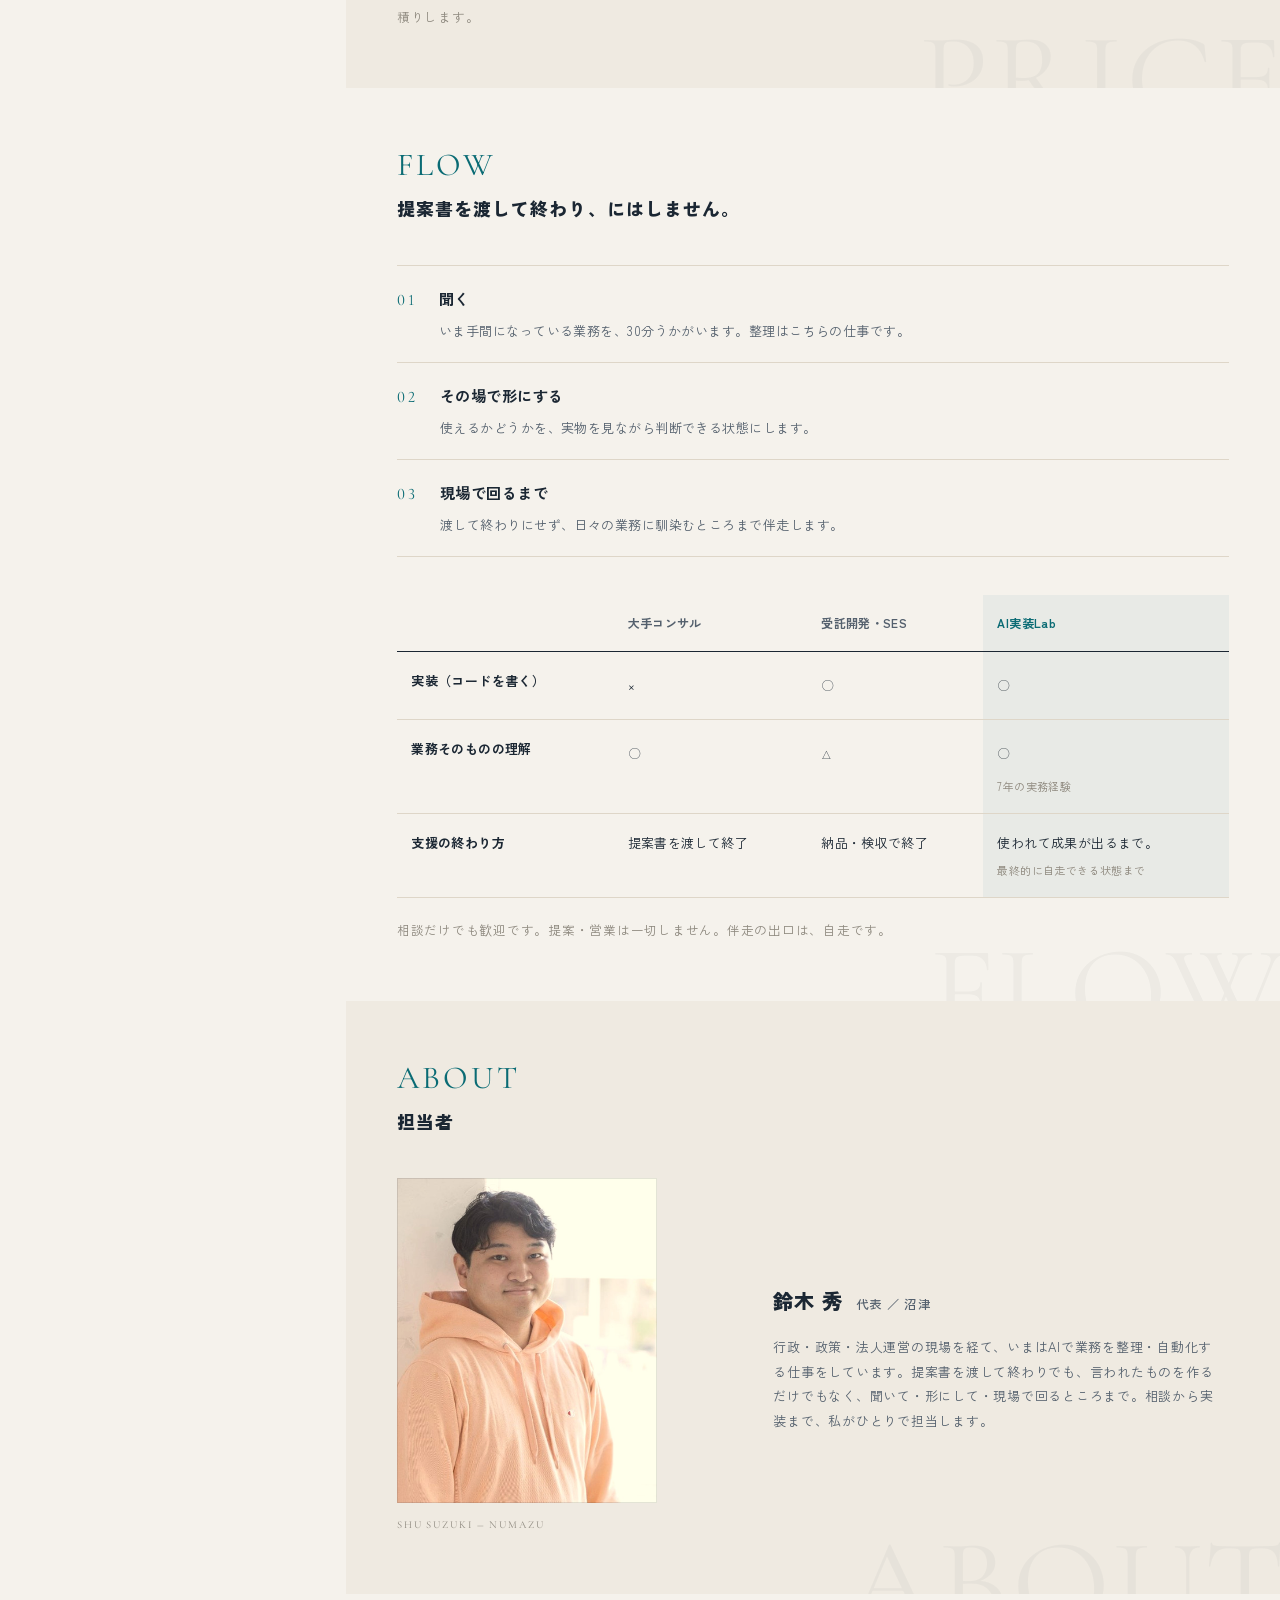
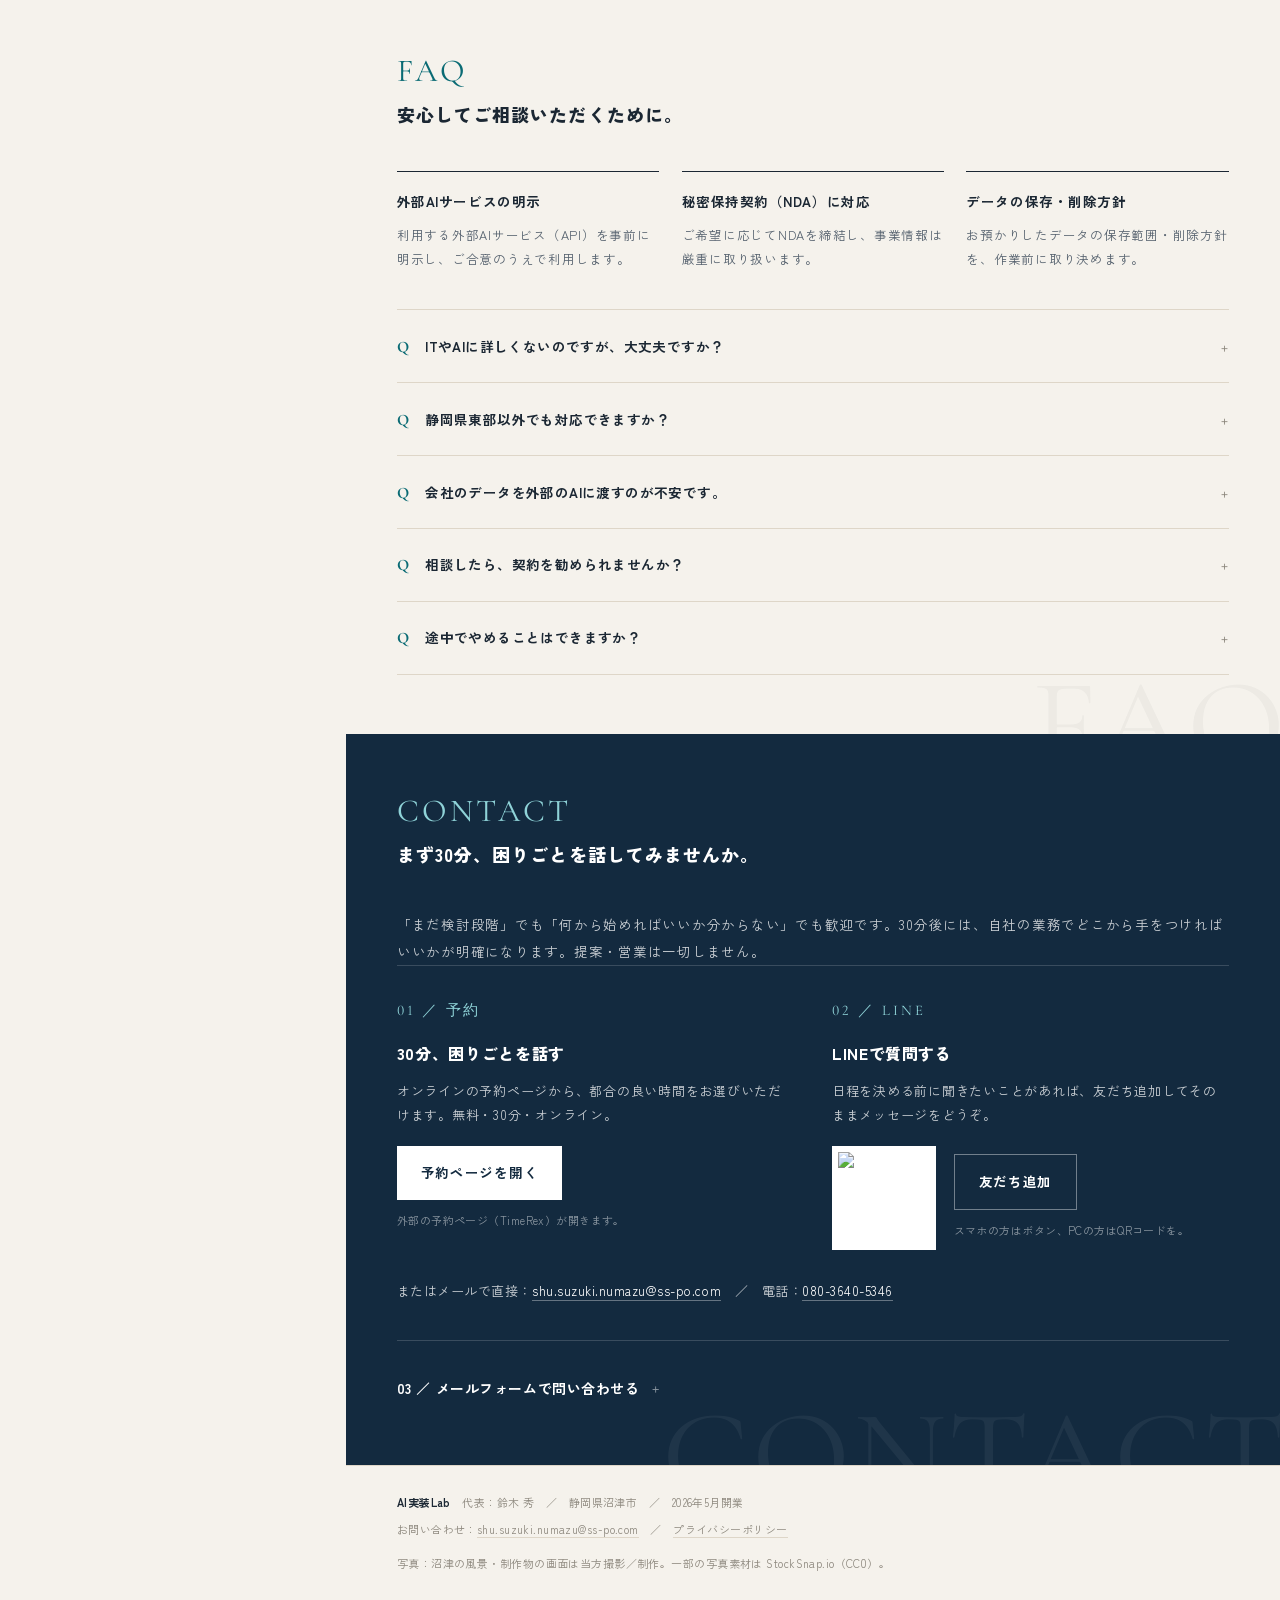
==== commit b0d60f72: "画像と文字の大きさ・版面幅を調整してバランスを整える Co-Authored-By: Claude Opus 4.8 (1M context) <noreply@anthropic.com>" ====
--- a/preview-redesign6.html
+++ b/preview-redesign6.html
@@ -4,7 +4,16 @@
 <meta charset="UTF-8">
 <meta name="viewport" content="width=device-width, initial-scale=1.0">
 <meta name="robots" content="noindex">
-<title>AI実装Lab — v6（分割レイアウト・統一フォーマット）</title>
+  <title>AI実装Lab｜数百万円だった専用システムを、手が届く値段で（静岡県東部）</title>
+  <meta name="description" content="問い合わせ対応・予約受付・ホームページ、見積やメール作成まで。散らばった業務を整理し、あなたにちょうどのしくみに。これまで数百万円かかった専用システムも、AIで早く・安く。静岡県東部（沼津・三島・裾野・富士・御殿場）の小さな会社・事務所・地域団体向け。">
+  <meta property="og:type" content="website">
+  <meta property="og:title" content="AI実装Lab｜数百万円だった専用システムを、手が届く値段で">
+  <meta property="og:description" content="問い合わせ対応・予約受付・ホームページ、書類やメール作成まで。散らばった業務を整理し、あなたにちょうどのしくみを、AIで早く・安く。相談から実装まで、鈴木が担当します。">
+  <meta property="og:image" content="https://tpsibelius-wq.github.io/ai-jisso-lab/assets/ogp.png">
+  <meta property="og:url" content="https://tpsibelius-wq.github.io/ai-jisso-lab/">
+  <meta name="twitter:card" content="summary_large_image">
+  <link rel="icon" href="assets/logo-mark.png" type="image/png">
+  <link rel="apple-touch-icon" href="assets/logo-mark.png">
 <link rel="preconnect" href="https://fonts.googleapis.com">
 <link rel="preconnect" href="https://fonts.gstatic.com" crossorigin>
 <link href="https://fonts.googleapis.com/css2?family=Cormorant+Garamond:wght@300;400;500&family=Zen+Kaku+Gothic+New:wght@400;500;700;900&display=swap" rel="stylesheet">
@@ -33,7 +42,8 @@
 .u-en{font-family:var(--en);font-weight:400;letter-spacing:.16em;text-transform:uppercase;}
 
 /* ============ 分割シェル ============ */
-.shell{display:grid;grid-template-columns:var(--side) minmax(0,1fr);}
+.shell{display:grid;grid-template-columns:var(--side) minmax(0,1fr);max-width:100%;}
+.side,.main{min-width:0;max-width:100%;}
 
 /* 左：固定パネル */
 .side{position:sticky;top:0;height:100vh;background:var(--navy);color:var(--on-navy-2);
@@ -229,6 +239,162 @@
   .cmp th,.cmp td{padding:.8rem .5rem;}
 }
 
+
+/* ---- contact：導線3レーン ---- */
+.lanes{display:grid;grid-template-columns:repeat(2,minmax(0,1fr));gap:clamp(1.2rem,3vw,2.4rem);
+  border-top:1px solid rgba(255,255,255,.16);padding-top:1.9rem;}
+.lane{min-width:0;}
+.lane__no{font-family:var(--en);font-size:.92rem;letter-spacing:.2em;color:#8fd3d8;font-variant-numeric:lining-nums;}
+.lane__ti{margin-top:.7rem;font-weight:900;font-size:1.06rem;letter-spacing:.04em;color:#fff;}
+.lane__tx{margin-top:.6rem;font-size:13px;line-height:1.95;color:var(--on-navy-2);}
+.lane__act{margin-top:1.1rem;display:flex;align-items:center;gap:1.1rem;flex-wrap:wrap;}
+.lane__btn{display:inline-flex;align-items:center;gap:.6rem;font-weight:700;font-size:13.5px;letter-spacing:.05em;
+  background:#fff;color:var(--navy);padding:.85rem 1.5rem;transition:background .18s;}
+.lane__btn:hover{background:#8fd3d8;}
+.lane__btn.is-ghost{background:transparent;color:#fff;border:1px solid rgba(255,255,255,.4);}
+.lane__btn.is-ghost:hover{background:rgba(255,255,255,.1);}
+.lane__qr{width:104px;height:104px;background:#fff;padding:6px;flex:none;}
+.lane__hint{margin-top:.6rem;font-size:11px;color:var(--on-navy-3);letter-spacing:.04em;}
+.contact__mail{margin-top:1.8rem;font-size:13px;color:var(--on-navy-2);letter-spacing:.04em;}
+.contact__mail a{color:#fff;border-bottom:1px solid rgba(255,255,255,.35);}
+
+/* ---- contact：フォーム ---- */
+.formwrap{margin-top:2.2rem;border-top:1px solid rgba(255,255,255,.16);padding-top:1.8rem;}
+.formwrap summary{list-style:none;cursor:pointer;display:flex;align-items:center;gap:.8rem;
+  font-weight:700;font-size:14px;letter-spacing:.04em;color:#fff;}
+.formwrap summary::-webkit-details-marker{display:none;}
+.formwrap summary::after{content:"+";font-family:var(--en);font-size:1.15rem;color:var(--on-navy-3);}
+.formwrap details[open] summary::after{content:"\2212";}
+.form__intro{margin-top:1rem;font-size:12.5px;line-height:1.95;color:var(--on-navy-2);}
+.form{margin-top:1.4rem;max-width:44rem;}
+.field{margin-bottom:1.1rem;}
+.field label{display:block;font-size:12px;letter-spacing:.08em;color:var(--on-navy-2);margin-bottom:.45rem;}
+.field .req,.field .opt{font-size:10px;letter-spacing:.08em;margin-left:.6rem;padding:.1rem .45rem;}
+.field .req{background:#8fd3d8;color:var(--navy);}
+.field .opt{border:1px solid rgba(255,255,255,.3);color:var(--on-navy-3);}
+.field input[type=text],.field input[type=email],.field textarea{
+  width:100%;font-family:var(--jp);font-size:14px;line-height:1.8;color:#fff;letter-spacing:.03em;
+  background:rgba(255,255,255,.06);border:1px solid rgba(255,255,255,.22);padding:.8rem .95rem;border-radius:0;}
+.field textarea{min-height:8.5rem;resize:vertical;}
+.field input::placeholder,.field textarea::placeholder{color:rgba(255,255,255,.34);}
+.field input:focus,.field textarea:focus{outline:none;border-color:#8fd3d8;background:rgba(255,255,255,.1);}
+.consent{display:flex;align-items:flex-start;gap:.7rem;font-size:12.5px;line-height:1.85;color:var(--on-navy-2);}
+.consent input{margin-top:.45rem;accent-color:#8fd3d8;width:15px;height:15px;flex:none;}
+.consent a{color:#fff;border-bottom:1px solid rgba(255,255,255,.35);}
+.form__submit{margin-top:.6rem;font-weight:700;font-size:14px;letter-spacing:.06em;background:#fff;color:var(--navy);
+  padding:.95rem 2.1rem;border:0;cursor:pointer;font-family:var(--jp);transition:background .18s;}
+.form__submit:hover{background:#8fd3d8;}
+
+@media(max-width:900px){
+  .lanes{grid-template-columns:minmax(0,1fr);}
+}
+
+
+/* ================= モバイル最適化 ================= */
+/* 下部固定CTA（スマホのみ）＝日本語LPの定番。上部バーは隠す */
+.mcta{display:none;}
+@media(max-width:900px){
+  /* --- 左パネル：間延びを解消してコンパクトに --- */
+  .side{justify-content:flex-start;padding:1.7rem var(--pad) 1.9rem;}
+  .side__mid{margin-top:1.5rem;}
+  .side__tag{font-size:10px;}
+  .side__brand{font-size:1.22rem;}
+  .side__lead{font-size:clamp(1.12rem,5.2vw,1.4rem);line-height:1.9;}
+  .side__sub{margin-top:1rem;font-size:12px;}
+
+  /* --- 上部バーは非表示。代わりに下部固定CTA --- */
+  .topbar{display:none;}
+  .mcta{display:grid;grid-template-columns:1fr auto;gap:.6rem;position:fixed;left:0;right:0;bottom:0;z-index:60;
+    padding:.6rem .8rem calc(.6rem + env(safe-area-inset-bottom));
+    background:rgba(245,242,236,.96);-webkit-backdrop-filter:blur(8px);backdrop-filter:blur(8px);
+    border-top:1px solid var(--line);}
+  .mcta__main{display:flex;align-items:center;justify-content:center;font-weight:700;font-size:14px;letter-spacing:.05em;
+    background:var(--accent);color:#fff;padding:.95rem 1rem;min-height:52px;}
+  .mcta__sub{display:flex;align-items:center;justify-content:center;font-weight:700;font-size:13px;letter-spacing:.04em;
+    border:1px solid var(--line-2);background:var(--white);color:var(--ink);padding:.95rem 1.1rem;min-height:52px;}
+  body{padding-bottom:84px;}
+
+  /* --- MV：高さを抑え、キャプションの見切れを防ぐ --- */
+  .mv img{height:clamp(230px,40vh,340px);}
+  .mv__cap{padding:1.1rem var(--pad);gap:.35rem;}
+  .mv__lb{display:none;}
+  .mv__tx{font-size:13px;line-height:1.7;min-width:0;}
+
+  /* --- 本文の余白と字送りを詰める --- */
+  .sec{padding:clamp(2.8rem,9vw,3.6rem) var(--pad);}
+  .sec__en{font-size:clamp(1.7rem,8.4vw,2.2rem);}
+  .sec__ja{font-size:clamp(1rem,4.6vw,1.18rem);}
+  .sec__ghost{font-size:clamp(4.6rem,26vw,7rem);}
+  .sec__lead{font-size:14px;}
+
+  /* --- 各パーツ --- */
+  .fig__to{font-size:clamp(1.6rem,8vw,2rem);}
+  .svc__img img{height:clamp(180px,44vw,220px);}
+  .work__metric{gap:.5rem;}
+  .means__list{gap:.4rem;}
+  .faq summary{font-size:13.5px;gap:.7rem;}
+  .faq__body{padding-left:1.6rem;font-size:13px;}
+  .lane__qr{width:92px;height:92px;}
+  .foot{padding-bottom:2rem;}
+}
+@media(max-width:420px){
+  .side__lead{font-size:1.12rem;letter-spacing:.03em;}
+  .mcta__main{font-size:13px;padding:.9rem .6rem;}
+  .mcta__sub{font-size:12px;padding:.9rem .8rem;}
+}
+
+
+/* モバイル：グリッドをやめて単純な積み上げに（幅計算の副作用を排除） */
+@media(max-width:900px){
+  .shell{display:block !important;}
+  .side,.main{display:block;width:100%;max-width:100%;box-sizing:border-box;}
+  .side{display:flex;}
+  .mv{overflow:hidden;}
+  .mv__cap{min-width:0;}
+  .mv__tx{min-width:0;word-break:normal;}
+}
+
+
+/* ================= バランス調整（画像・文字の大きさ／版面幅） ================= */
+/* 1) 版面に上限を設ける：広い画面で間延びしないように */
+.sec__head,.sec__lead,.sec__body{max-width:1080px;}
+
+/* 2) MVの写真を控えめに（ファーストビューを写真で埋めない） */
+.mv img{height:clamp(220px,34vh,360px);}
+.mv__cap{padding-block:1.1rem;}
+.mv__tx{font-size:clamp(.86rem,1.15vw,.98rem);}
+.mv__lb{font-size:10px;}
+
+/* 3) 左パネル：上下の空白を整理し、キャッチを中央に置く */
+.side{justify-content:center;}
+.side__top{position:absolute;top:2.2rem;left:var(--pad);right:var(--pad);}
+.side__btm{position:absolute;bottom:2rem;left:var(--pad);right:var(--pad);}
+.side__lead{font-size:clamp(1.06rem,1.42vw,1.28rem);line-height:1.95;}
+.side__sub{font-size:12px;line-height:1.95;}
+.side__brand{font-size:1.18rem;}
+.side__tel-v{font-size:.95rem;}
+
+/* 4) 見出し・数字を1〜2段階小さく */
+.sec{padding-block:clamp(3rem,4.6vw,4.4rem);}
+.sec__en{font-size:clamp(1.6rem,2.5vw,2.1rem);}
+.sec__ja{font-size:clamp(.98rem,1.4vw,1.16rem);margin-top:.55rem;}
+.sec__lead{font-size:13.5px;line-height:2.0;}
+.sec__ghost{font-size:clamp(4.5rem,10vw,9rem);opacity:.035;}
+.fig__to{font-size:clamp(1.5rem,2.3vw,1.95rem);}
+.work__to{font-size:clamp(1.5rem,2.4vw,2rem);}
+.work__ti{font-size:clamp(1rem,1.5vw,1.14rem);}
+.plan__price{font-size:1.28rem;}
+.plan__ti,.svc__ti{font-size:1rem;}
+.svc__img img{height:clamp(160px,15vw,200px);}
+.about__fig{max-width:260px;}
+.work__fig{max-width:440px;}
+.lane__ti{font-size:1rem;}
+
+/* 5) 本文まわりの字送りを少し詰める */
+.svc__tx,.plan__tx,.flow__d,.ba__tx,.about__tx,.lane__tx{font-size:13px;line-height:1.9;}
+.trust__d,.faq__body{font-size:12.5px;}
+.faq summary{font-size:13.5px;}
+
 </style>
 </head>
 <body>
@@ -267,7 +433,7 @@
       <img src="assets/mv_numazu.jpg" alt="沼津の街と狩野川、駿河湾">
       <div class="mv__cap">
         <span class="mv__lb">Area</span>
-        <span class="mv__tx">沼津・三島・裾野・富士・御殿場 ― この街の小さな組織のために。</span>
+        <span class="mv__tx">沼津・三島・裾野・富士・御殿場　―　この街の小さな組織のために。</span>
       </div>
     </div>
 
@@ -433,19 +599,83 @@
     <!-- contact -->
     <section class="sec cv" id="contact">
       <span class="sec__ghost">contact</span>
-      <div class="sec__head"><span class="sec__en">contact</span><span class="sec__ja">お問い合わせ</span></div>
-      <div class="sec__body cv__box">
-        <p class="cv__tx">「何から始めればいいか分からない」状態で構いません。<br>いま面倒だと感じている業務を、30分お聞かせください。</p>
-        <div class="cv__acts">
-          <a class="cv__btn">30分、困りごとを話す</a>
-          <a class="cv__line">LINEで質問する</a>
-        </div>
-      </div>
-    </section>
-
-    <p class="foot">写真：沼津の風景・制作物の画面は当方撮影／制作。一部の写真素材は StockSnap.io（CC0）。</p>
+      <div class="sec__head"><span class="sec__en">contact</span><span class="sec__ja">まず30分、困りごとを話してみませんか。</span></div>
+      <p class="sec__lead" style="color:var(--on-navy-2)">「まだ検討段階」でも「何から始めればいいか分からない」でも歓迎です。30分後には、自社の業務でどこから手をつければいいかが明確になります。提案・営業は一切しません。</p>
+      <div class="sec__body">
+        <div class="lanes">
+          <div class="lane">
+            <p class="lane__no">01 ／ 予約</p>
+            <p class="lane__ti">30分、困りごとを話す</p>
+            <p class="lane__tx">オンラインの予約ページから、都合の良い時間をお選びいただけます。無料・30分・オンライン。</p>
+            <div class="lane__act">
+              <a class="lane__btn" href="https://timerex.net/s/tp.sibelius_be66/d331711f" target="_blank" rel="noopener">予約ページを開く</a>
+            </div>
+            <p class="lane__hint">外部の予約ページ（TimeRex）が開きます。</p>
+          </div>
+          <div class="lane">
+            <p class="lane__no">02 ／ LINE</p>
+            <p class="lane__ti">LINEで質問する</p>
+            <p class="lane__tx">日程を決める前に聞きたいことがあれば、友だち追加してそのままメッセージをどうぞ。</p>
+            <div class="lane__act">
+              <img class="lane__qr" src="https://qr-official.line.me/gs/M_207uazjc_GW.png?oat_content=qr" width="104" height="104" alt="AI実装Lab LINE友だち追加用QRコード">
+              <div>
+                <a class="lane__btn is-ghost" href="https://line.me/R/ti/p/@207uazjc" target="_blank" rel="noopener">友だち追加</a>
+                <p class="lane__hint">スマホの方はボタン、PCの方はQRコードを。</p>
+              </div>
+            </div>
+          </div>
+        </div>
+
+        <p class="contact__mail">またはメールで直接：<a href="mailto:shu.suzuki.numazu@ss-po.com">shu.suzuki.numazu@ss-po.com</a>　／　電話：<a href="tel:08036405346">080-3640-5346</a></p>
+
+        <div class="formwrap">
+          <details>
+            <summary>03 ／ メールフォームで問い合わせる</summary>
+            <p class="form__intro">予約やLINEが使いにくい場合は、こちらからでもご連絡いただけます。1〜2営業日以内にご返信します。</p>
+            <form class="form" action="https://formsubmit.co/shu.suzuki.numazu@ss-po.com" method="POST">
+              <input type="hidden" name="_subject" value="AI実装Lab サイトからのお問い合わせ">
+              <input type="text" name="_honey" style="display:none;" tabindex="-1" autocomplete="off">
+              <div class="field">
+                <label for="name">お名前<span class="req">必須</span></label>
+                <input type="text" id="name" name="name" required autocomplete="name" placeholder="鈴木 太郎">
+              </div>
+              <div class="field">
+                <label for="email">メールアドレス<span class="req">必須</span></label>
+                <input type="email" id="email" name="email" required autocomplete="email" placeholder="you@example.com">
+              </div>
+              <div class="field">
+                <label for="company">会社・団体名<span class="opt">任意</span></label>
+                <input type="text" id="company" name="company" autocomplete="organization" placeholder="〇〇株式会社 ／ 〇〇NPO">
+              </div>
+              <div class="field">
+                <label for="message">相談内容<span class="opt">任意</span></label>
+                <textarea id="message" name="message" placeholder="いま困っている業務や、聞いてみたいことをお書きください。「何から始めればいいか分からない」だけでも大丈夫です。"></textarea>
+              </div>
+              <div class="field">
+                <label class="consent" for="consent">
+                  <input type="checkbox" id="consent" name="privacy_consent" value="同意済み" required>
+                  <span><a href="privacy.html" target="_blank" rel="noopener">プライバシーポリシー</a>に同意して送信します<span class="req">必須</span></span>
+                </label>
+              </div>
+              <button type="submit" class="form__submit">送信する</button>
+            </form>
+          </details>
+        </div>
+      </div>
+    </section>
+
+    <footer class="foot">
+      <p><strong style="color:var(--ink);font-weight:700">AI実装Lab</strong>　代表：鈴木 秀　／　静岡県沼津市　／　2026年5月開業</p>
+      <p style="margin-top:.4rem">お問い合わせ：<a href="mailto:shu.suzuki.numazu@ss-po.com">shu.suzuki.numazu@ss-po.com</a>　／　<a href="privacy.html">プライバシーポリシー</a></p>
+      <p style="margin-top:.8rem">写真：沼津の風景・制作物の画面は当方撮影／制作。一部の写真素材は StockSnap.io（CC0）。</p>
+    </footer>
   </main>
 </div>
 
+<div class="mcta">
+  <a class="mcta__main" href="https://timerex.net/s/tp.sibelius_be66/d331711f" target="_blank" rel="noopener">30分、困りごとを話す</a>
+  <a class="mcta__sub" href="https://line.me/R/ti/p/@207uazjc" target="_blank" rel="noopener">LINE</a>
+</div>
+
 </body>
 </html>
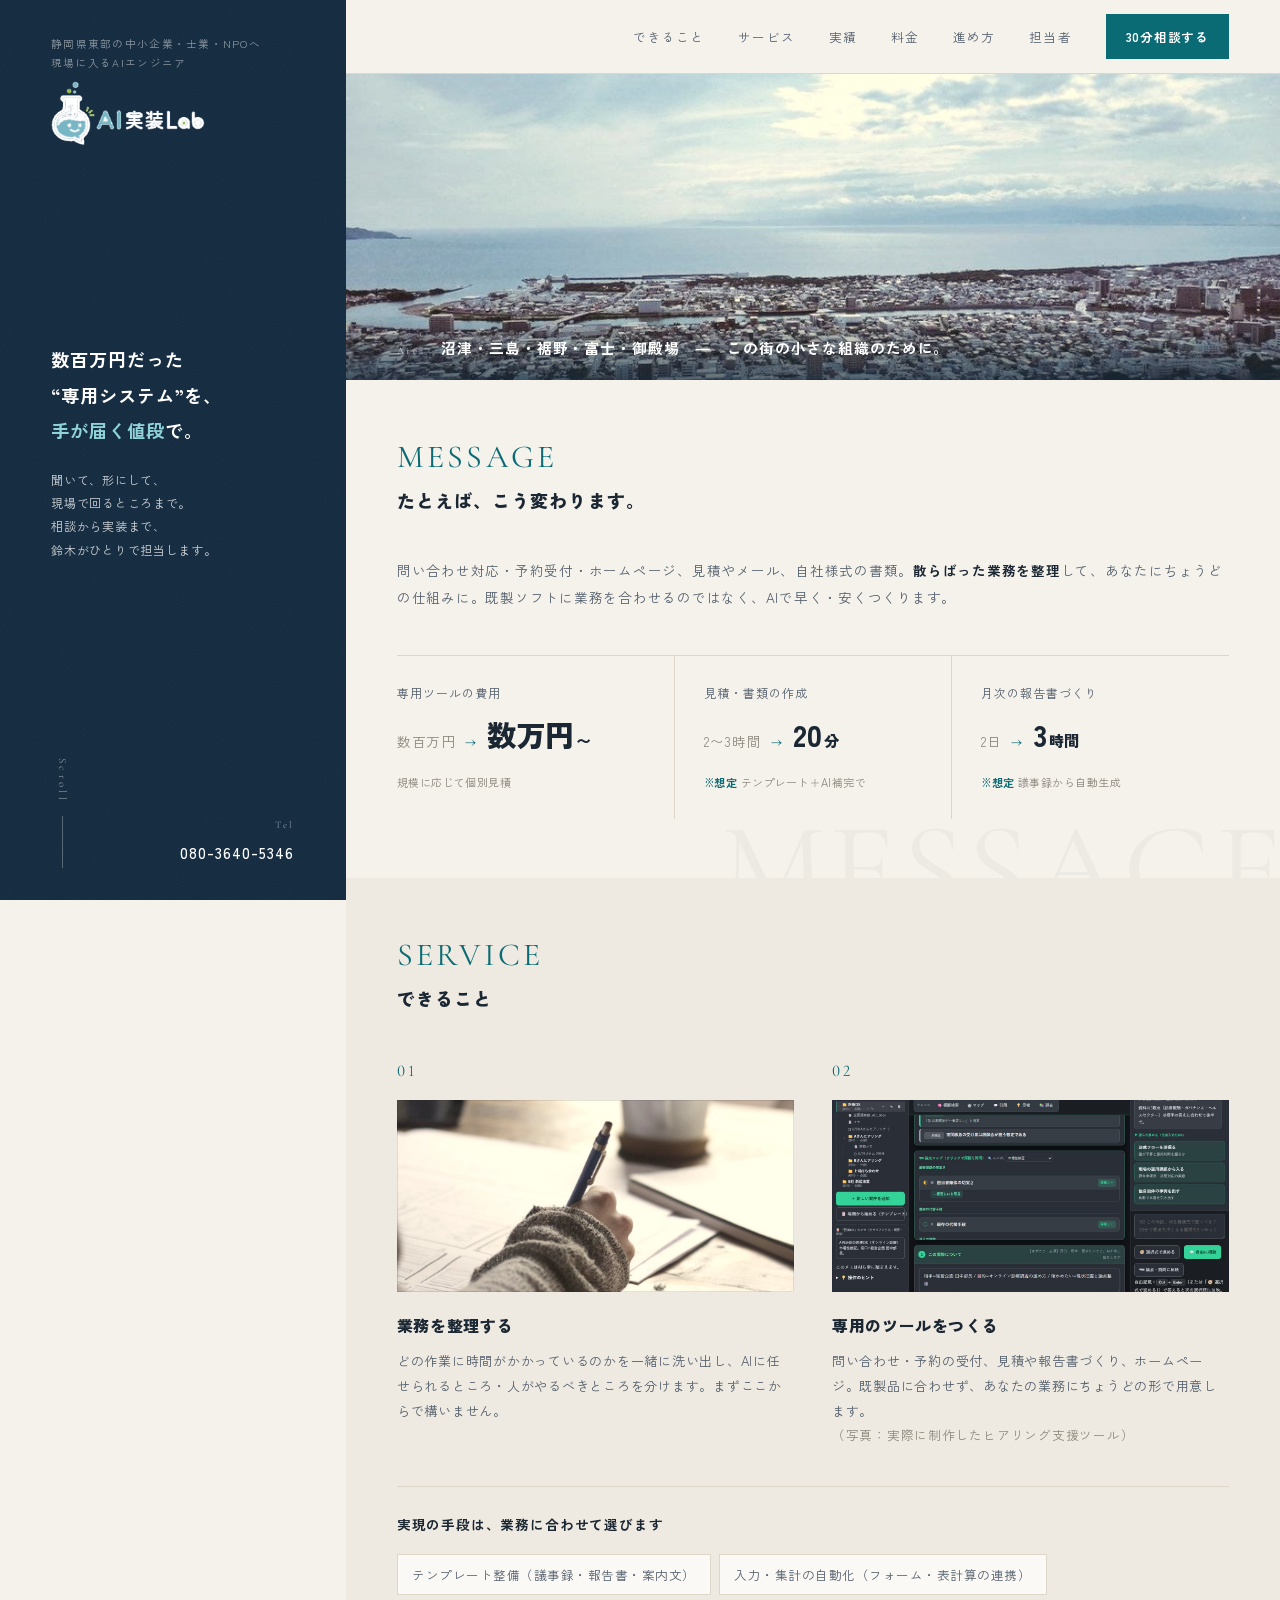
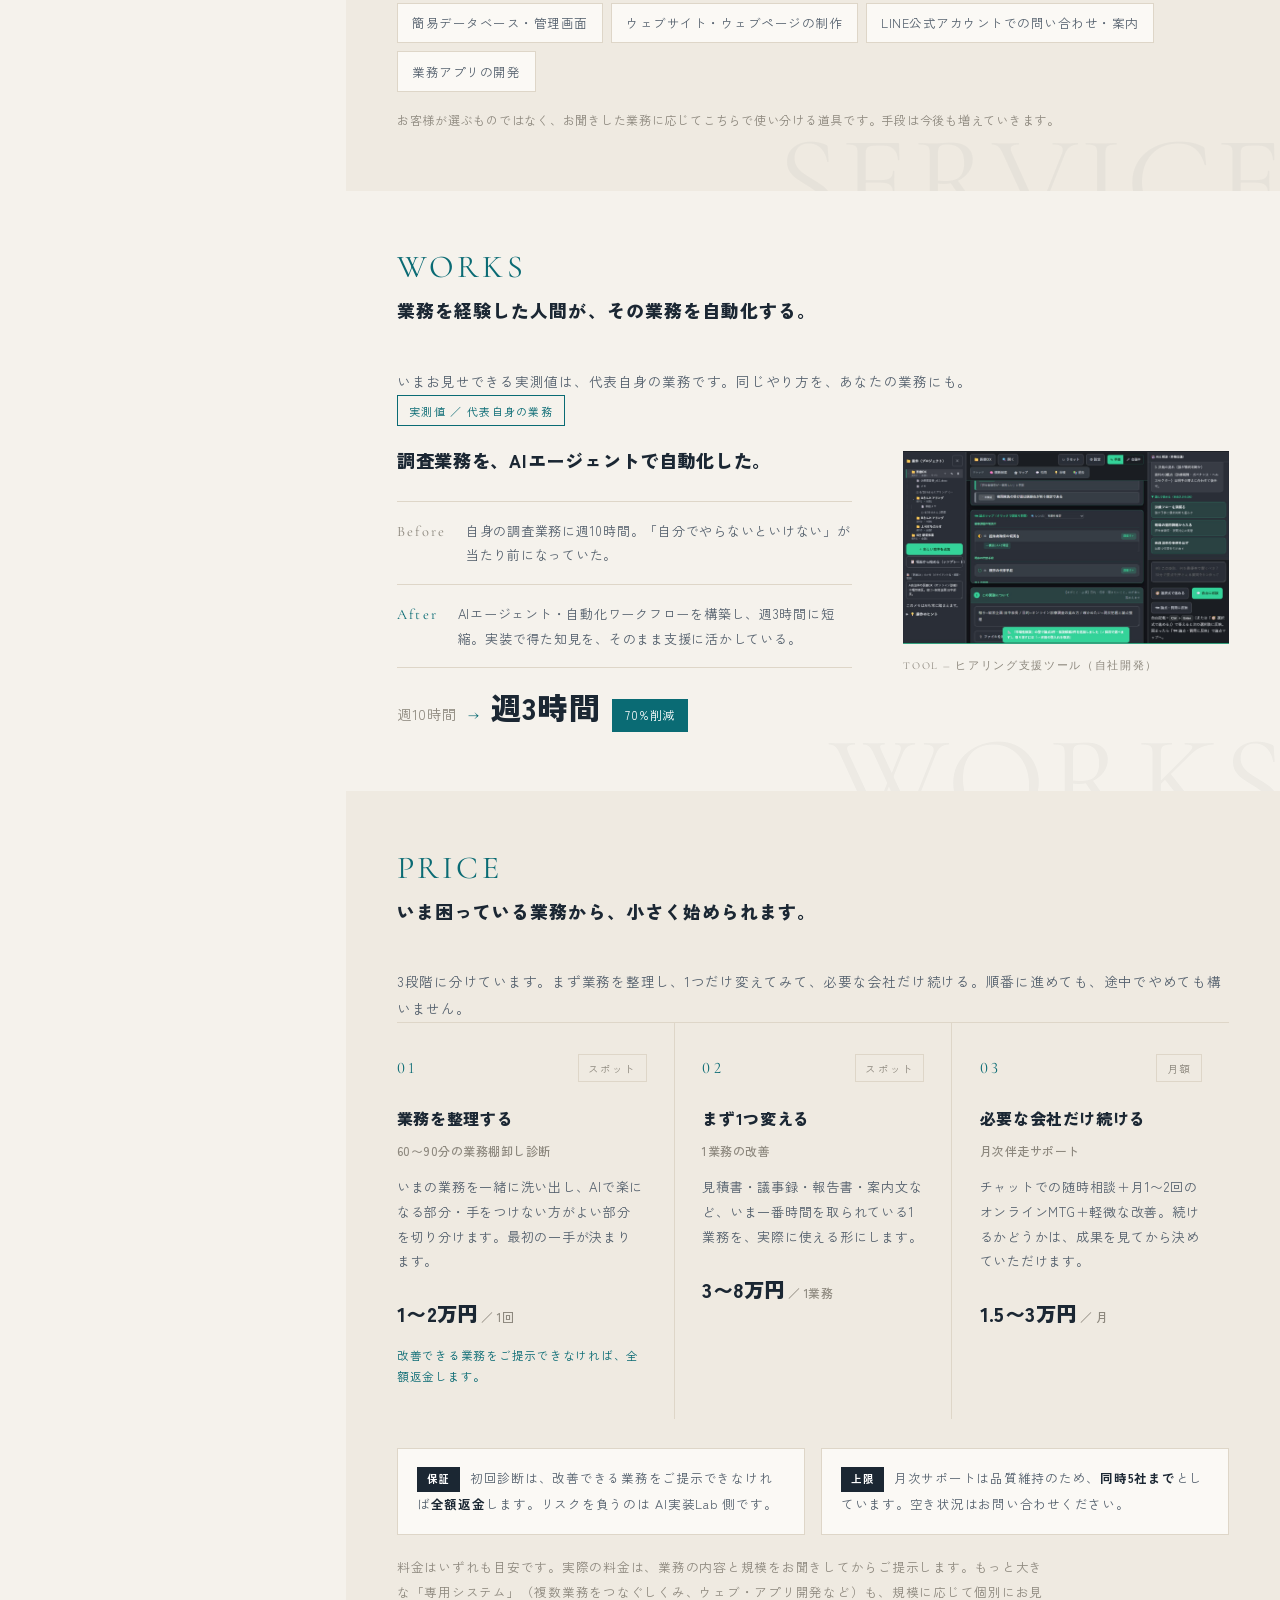
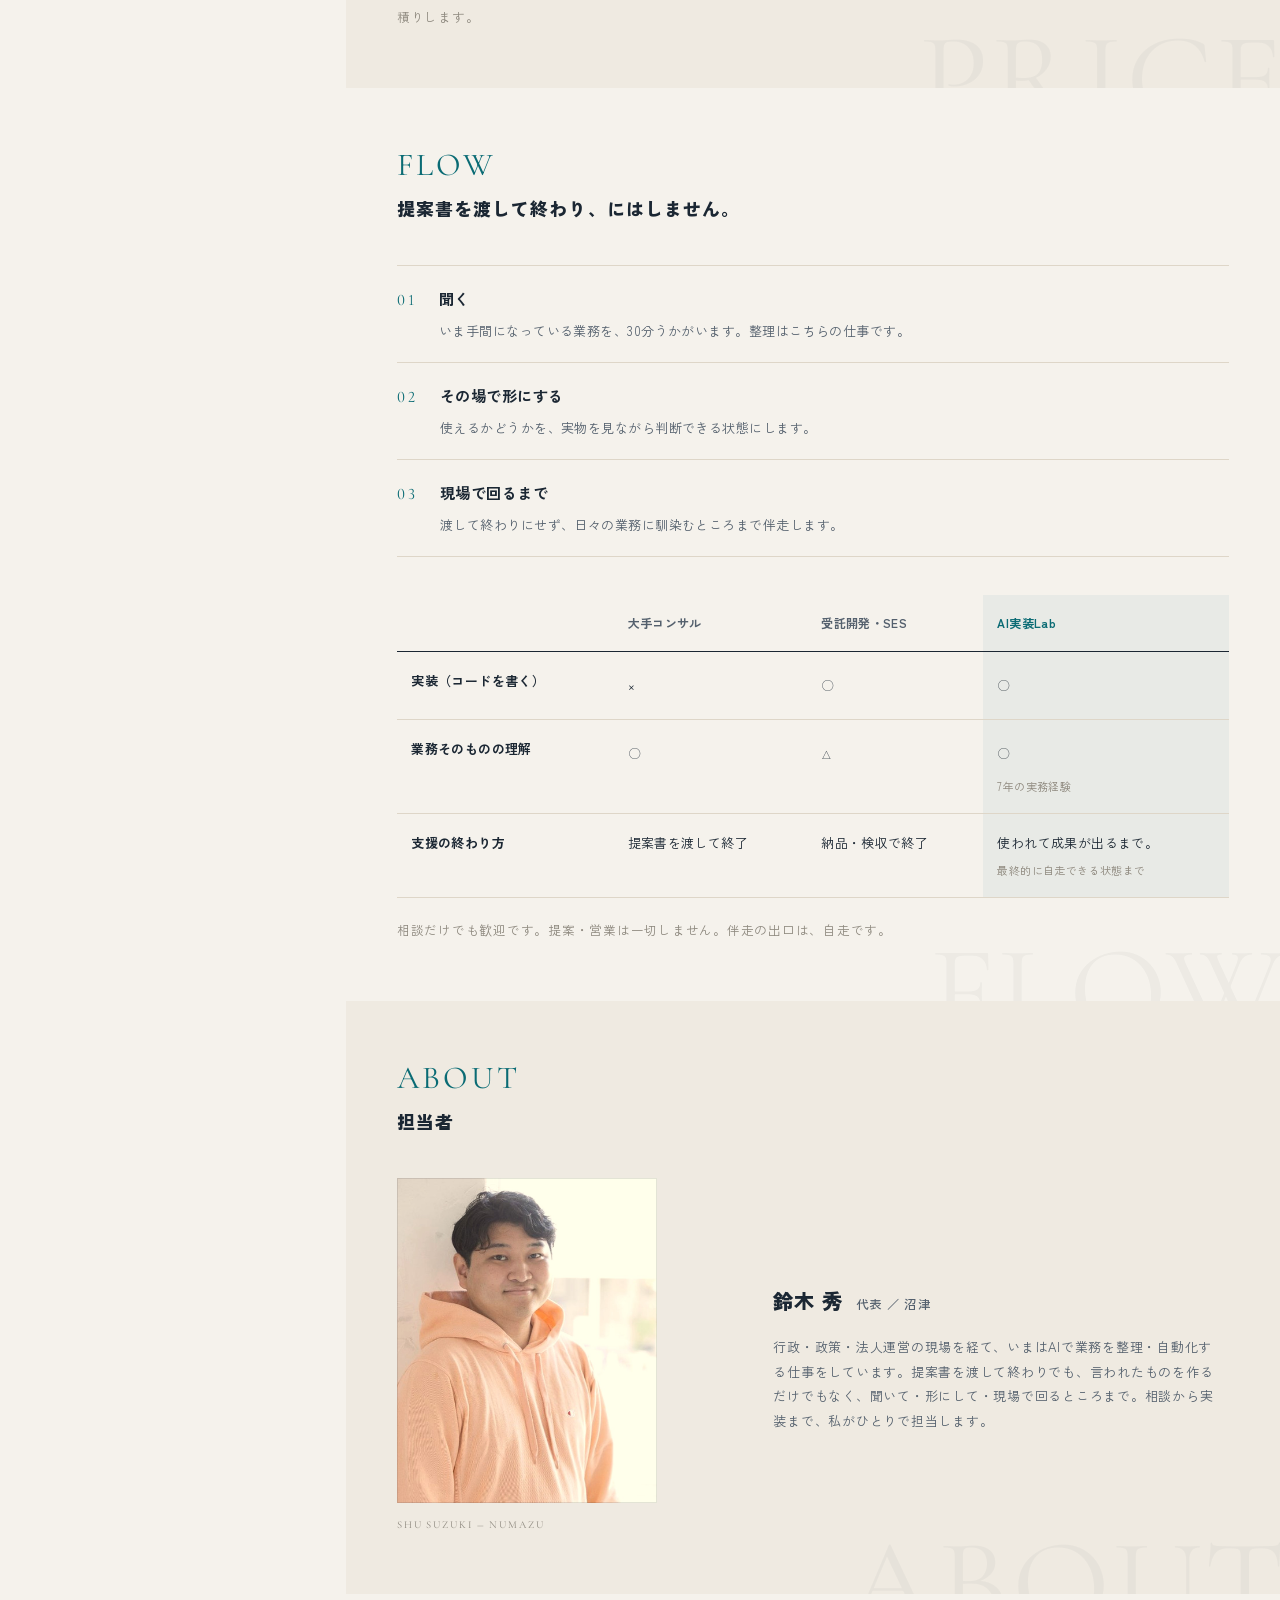
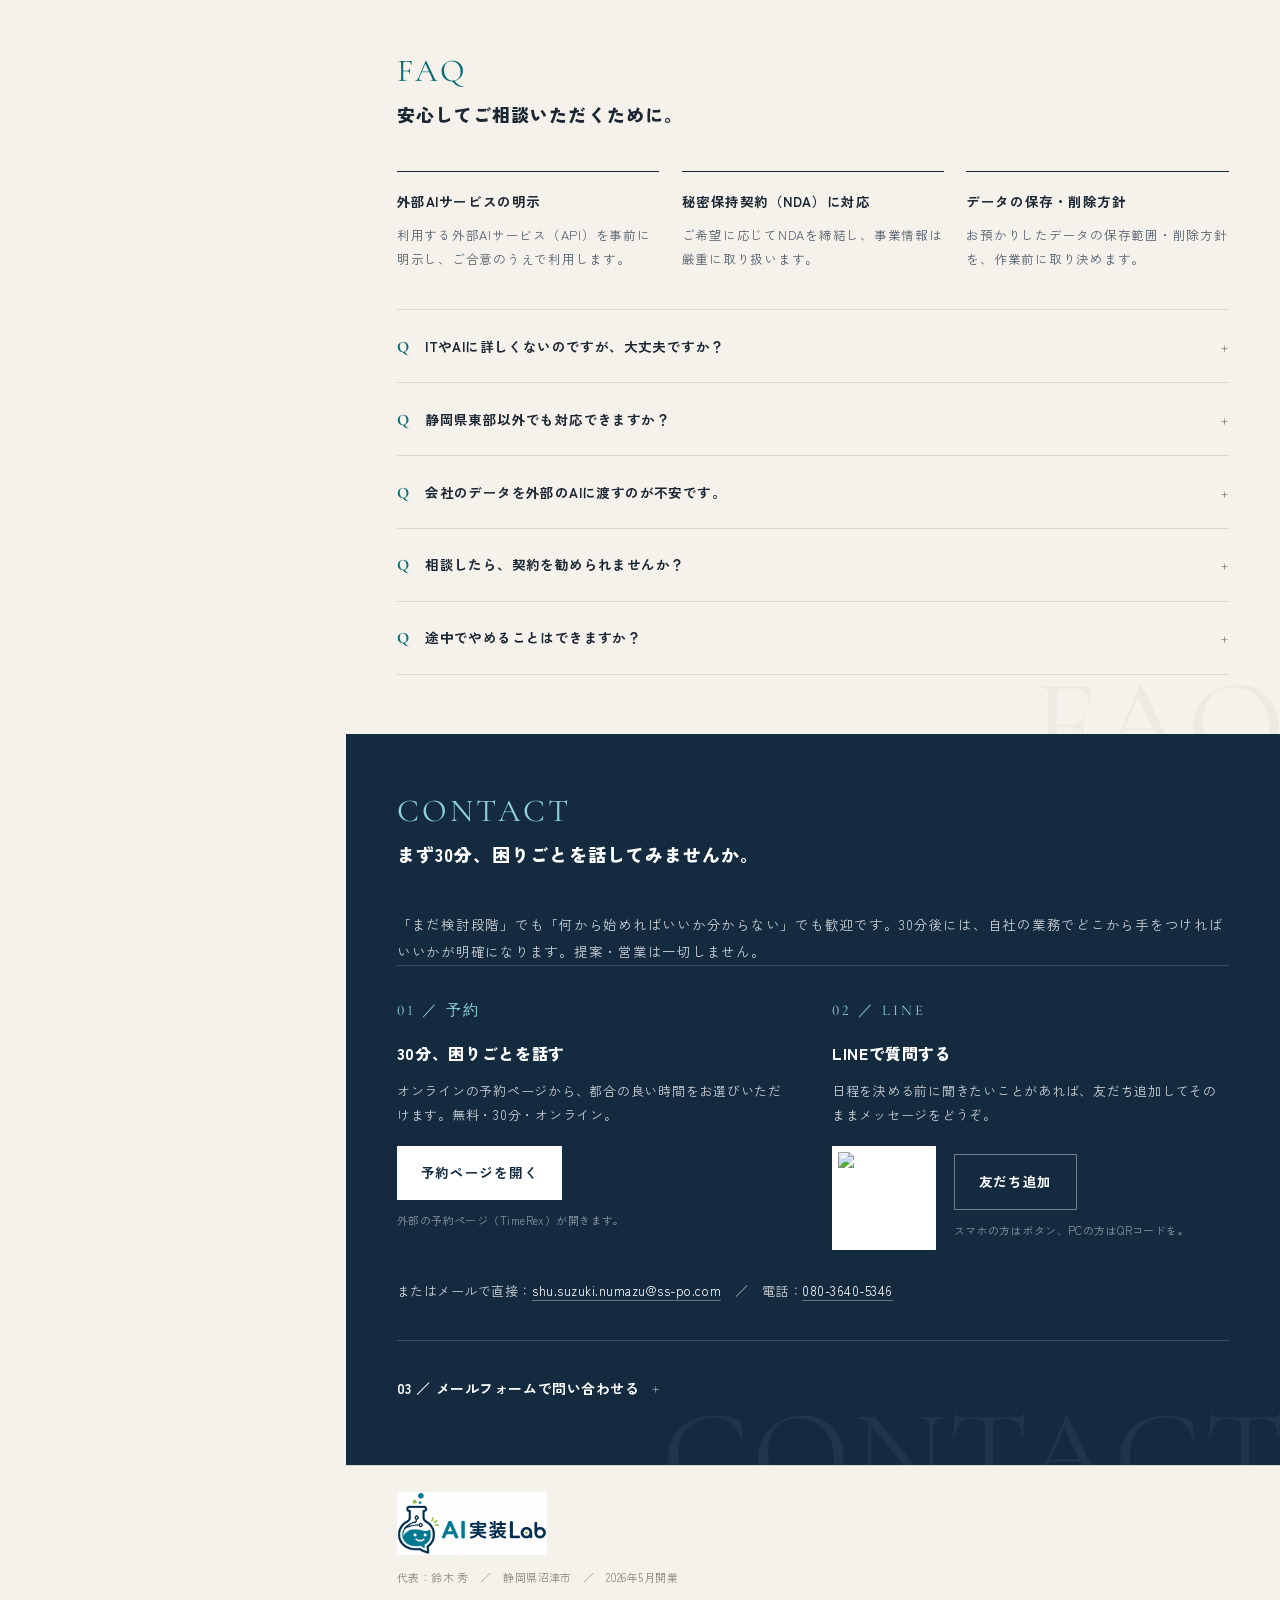
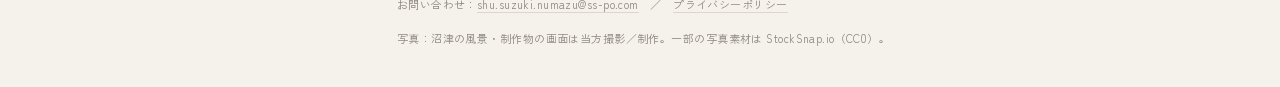
==== commit f13e7e29: "企業ロゴを復帰（左パネルは白抜き版、フッターは通常版） Co-Authored-By: Claude Opus 4.8 (1M context) <noreply@anthropic.com>" ====
--- a/preview-redesign6.html
+++ b/preview-redesign6.html
@@ -52,7 +52,8 @@
   background-image:url("data:image/svg+xml,%3Csvg xmlns='http://www.w3.org/2000/svg' width='140' height='140'%3E%3Cfilter id='n'%3E%3CfeTurbulence type='fractalNoise' baseFrequency='0.85' numOctaves='2'/%3E%3C/filter%3E%3Crect width='100%25' height='100%25' filter='url(%23n)'/%3E%3C/svg%3E");}
 .side__top{position:relative;z-index:1;}
 .side__tag{font-size:10.5px;letter-spacing:.12em;color:var(--on-navy-3);margin-bottom:.5rem;line-height:1.8;}
-.side__brand{font-family:var(--jp);font-weight:900;font-size:1.32rem;letter-spacing:.1em;color:#fff;}
+.side__brand{margin-top:.2rem;}
+.side__brand img{width:clamp(152px,13vw,196px);height:auto;}
 .side__mid{position:relative;z-index:1;}
 .side__lead{font-weight:700;font-size:clamp(1.16rem,1.72vw,1.46rem);line-height:1.95;letter-spacing:.05em;color:#fff;}
 .side__lead span{display:block;white-space:nowrap;}   /* 1行ずつ確定させ、途中改行を防ぐ */
@@ -298,7 +299,7 @@
   .side{justify-content:flex-start;padding:1.7rem var(--pad) 1.9rem;}
   .side__mid{margin-top:1.5rem;}
   .side__tag{font-size:10px;}
-  .side__brand{font-size:1.22rem;}
+  .side__brand img{width:168px;}
   .side__lead{font-size:clamp(1.12rem,5.2vw,1.4rem);line-height:1.9;}
   .side__sub{margin-top:1rem;font-size:12px;}
 
@@ -371,7 +372,7 @@
 .side__btm{position:absolute;bottom:2rem;left:var(--pad);right:var(--pad);}
 .side__lead{font-size:clamp(1.06rem,1.42vw,1.28rem);line-height:1.95;}
 .side__sub{font-size:12px;line-height:1.95;}
-.side__brand{font-size:1.18rem;}
+.side__brand img{width:clamp(146px,12vw,180px);}
 .side__tel-v{font-size:.95rem;}
 
 /* 4) 見出し・数字を1〜2段階小さく */
@@ -405,7 +406,7 @@
   <aside class="side">
     <div class="side__top">
       <p class="side__tag">静岡県東部の中小企業・士業・NPOへ<br>現場に入るAIエンジニア</p>
-      <p class="side__brand">AI実装Lab</p>
+      <p class="side__brand"><img src="assets/logo-white.png" alt="AI実装Lab" width="440" height="187"></p>
     </div>
     <div class="side__mid">
       <p class="side__lead"><span>数百万円だった</span><span>“専用システム”を、</span><span><span class="ac" style="display:inline">手が届く値段</span>で。</span></p>
@@ -665,7 +666,7 @@
     </section>
 
     <footer class="foot">
-      <p><strong style="color:var(--ink);font-weight:700">AI実装Lab</strong>　代表：鈴木 秀　／　静岡県沼津市　／　2026年5月開業</p>
+      <p><img src="assets/logo.png" alt="AI実装Lab" style="width:150px;height:auto;margin-bottom:.7rem">代表：鈴木 秀　／　静岡県沼津市　／　2026年5月開業</p>
       <p style="margin-top:.4rem">お問い合わせ：<a href="mailto:shu.suzuki.numazu@ss-po.com">shu.suzuki.numazu@ss-po.com</a>　／　<a href="privacy.html">プライバシーポリシー</a></p>
       <p style="margin-top:.8rem">写真：沼津の風景・制作物の画面は当方撮影／制作。一部の写真素材は StockSnap.io（CC0）。</p>
     </footer>
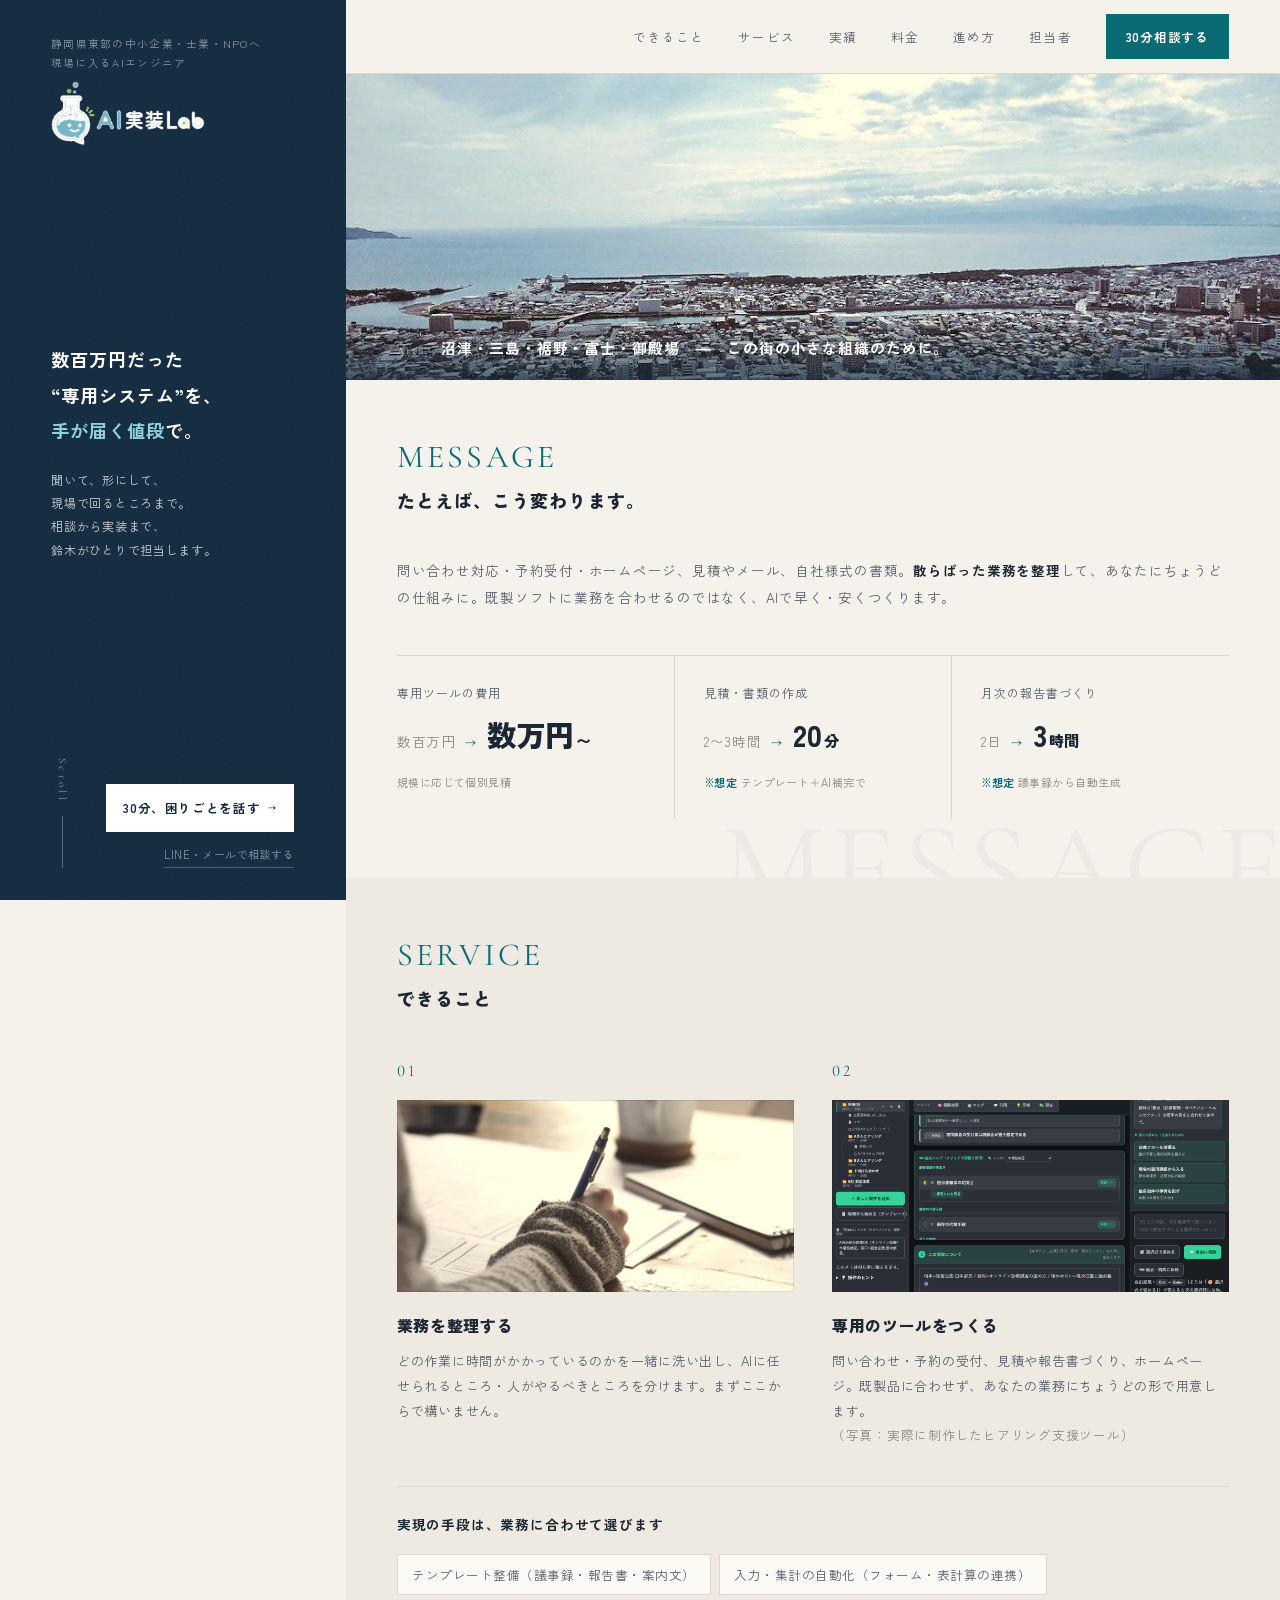
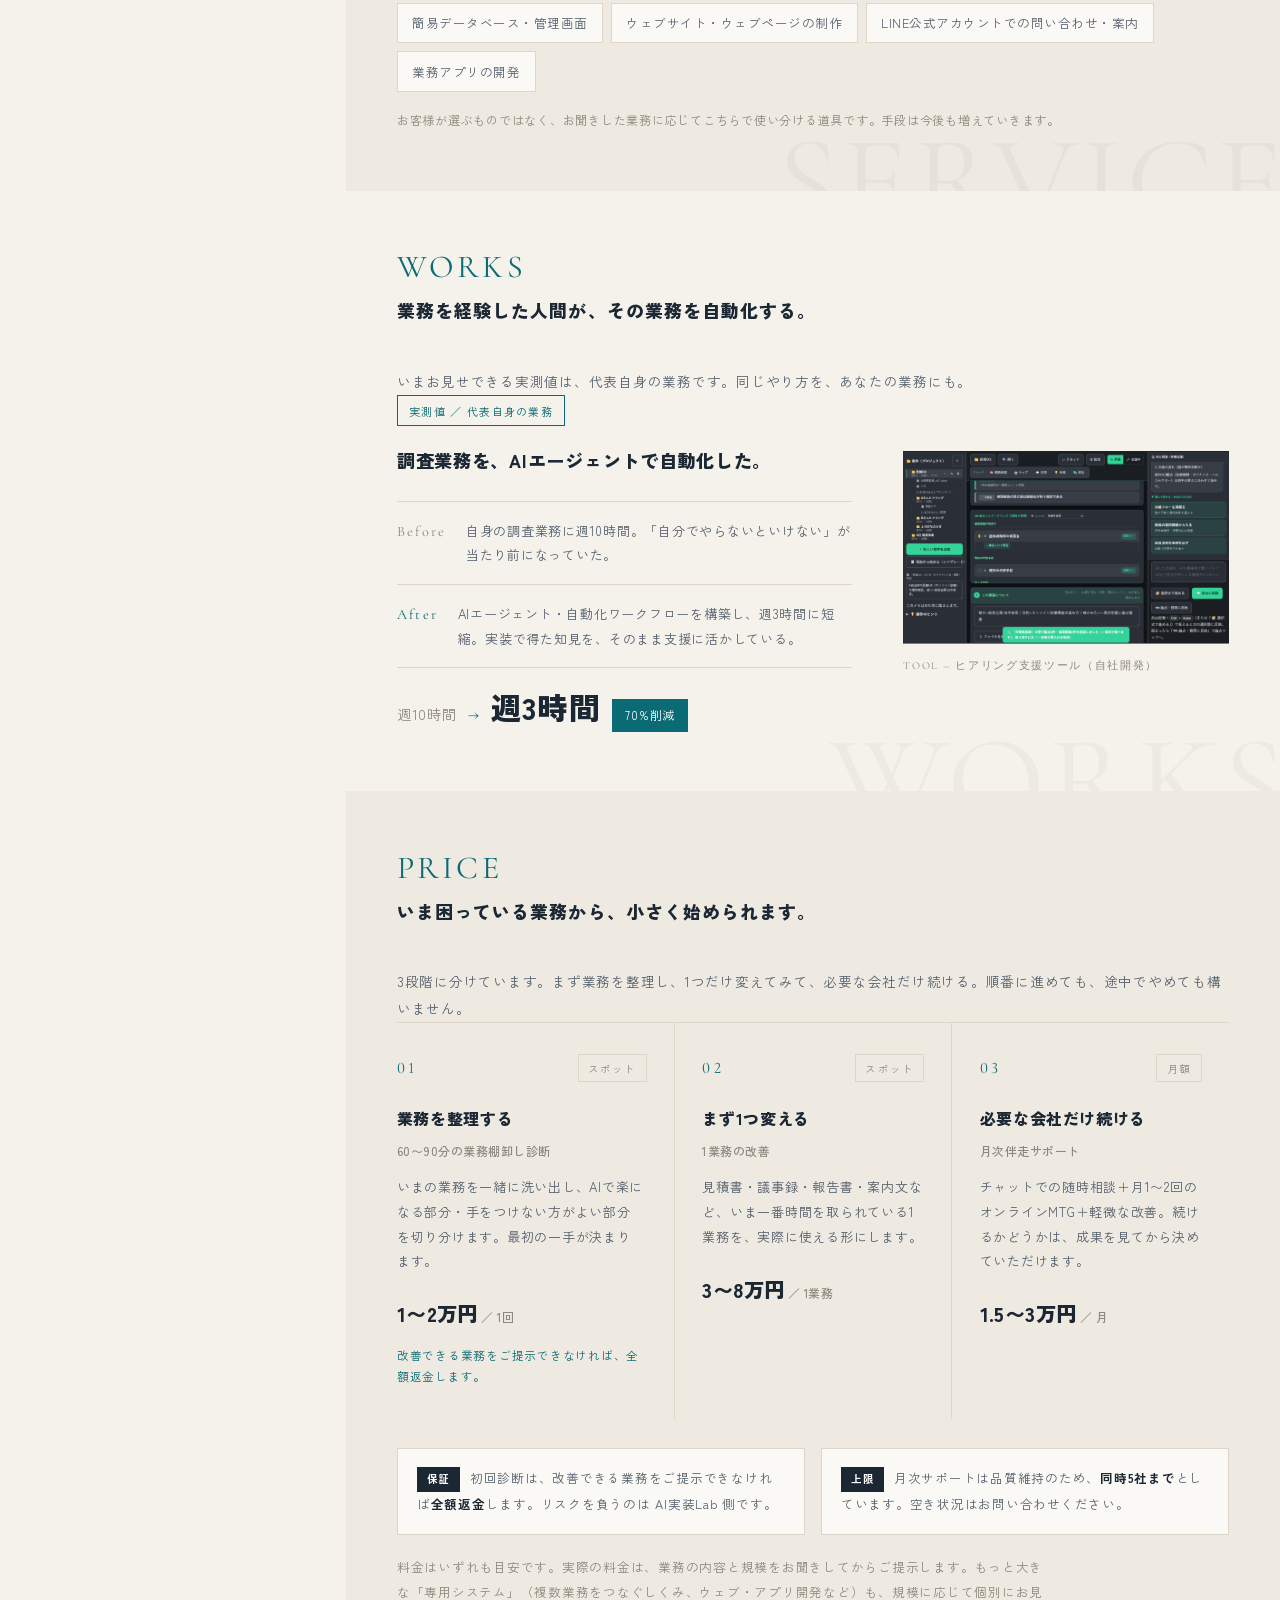
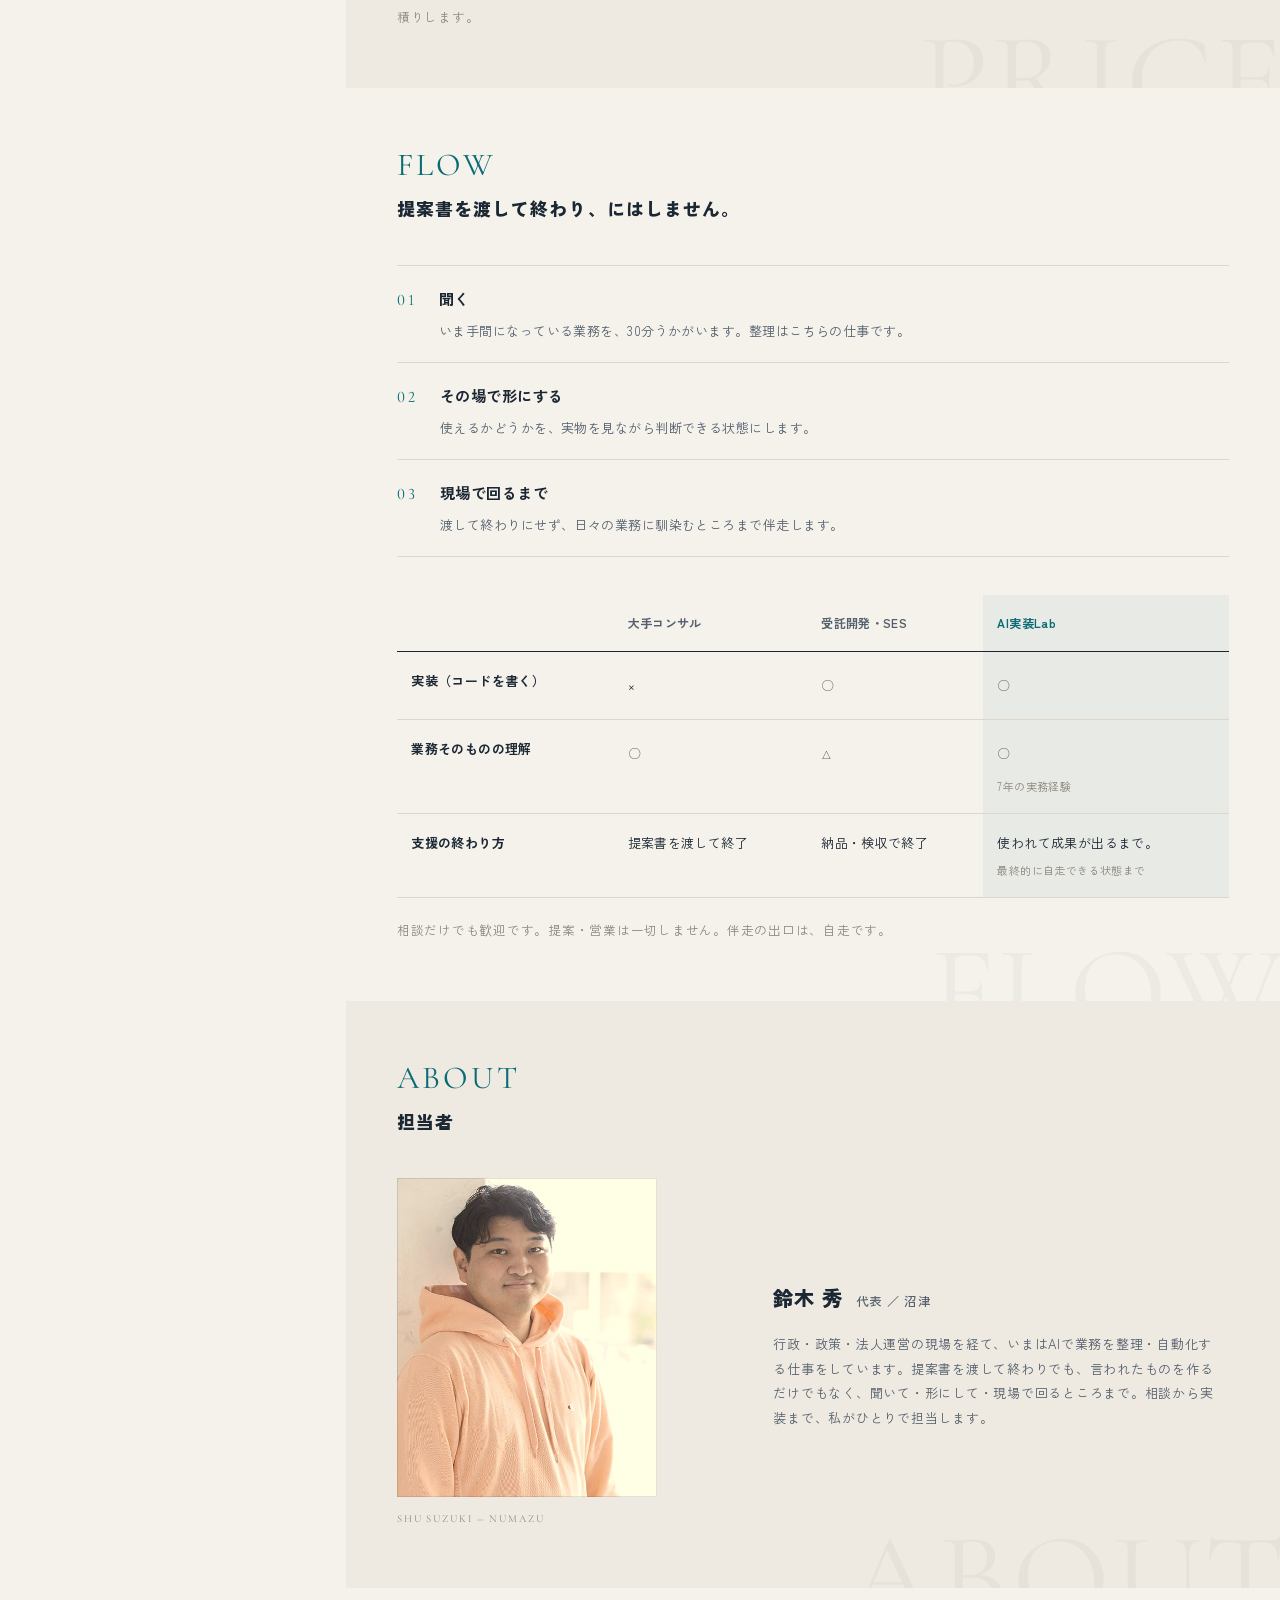
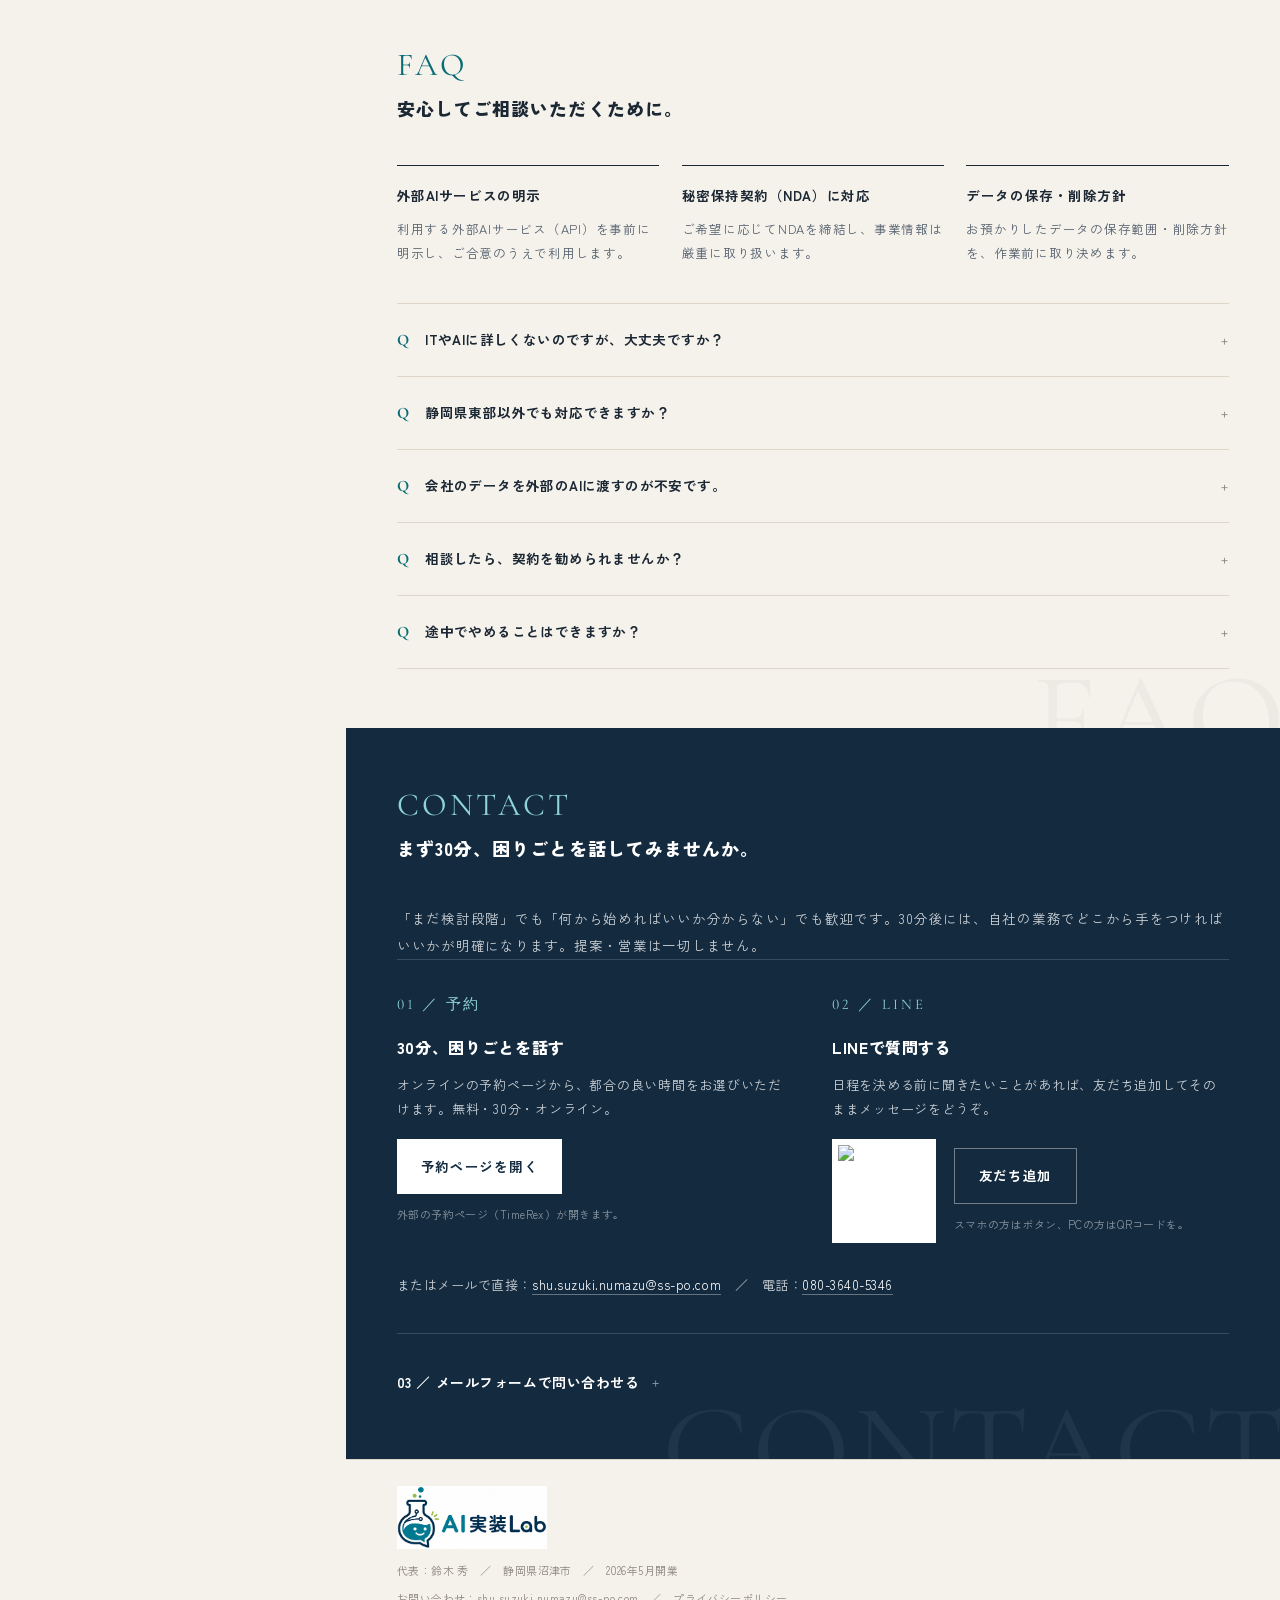
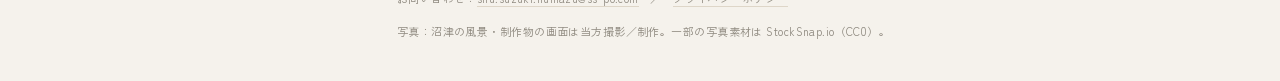
==== commit 84c41195: "画像を等倍・高品質で再書き出し（拡大とJPEG劣化を解消）、常時表示の電話を相談CTAに変更 Co-Authored-By: Claude Opus 4.8 (1M context) <noreply" ====
--- a/preview-redesign6.html
+++ b/preview-redesign6.html
@@ -396,6 +396,16 @@
 .trust__d,.faq__body{font-size:12.5px;}
 .faq summary{font-size:13.5px;}
 
+
+/* 左パネル下部：常時表示は電話ではなく相談導線に */
+.side__act{display:flex;flex-direction:column;align-items:flex-end;gap:.7rem;text-align:right;}
+.side__cta{display:inline-flex;align-items:center;gap:.5rem;font-weight:700;font-size:12.5px;letter-spacing:.05em;
+  color:var(--navy);background:#fff;padding:.72rem 1.1rem;transition:background .18s,transform .18s;}
+.side__cta::after{content:"→";font-family:var(--en);}
+.side__cta:hover{background:#8fd3d8;transform:translateY(-1px);}
+.side__sub2{font-size:11px;letter-spacing:.05em;color:var(--on-navy-3);border-bottom:1px solid rgba(255,255,255,.24);padding-bottom:2px;}
+.side__sub2:hover{color:#fff;border-color:rgba(255,255,255,.6);}
+
 </style>
 </head>
 <body>
@@ -414,7 +424,10 @@
     </div>
     <div class="side__btm">
       <span class="side__scroll">Scroll</span>
-      <span class="side__tel"><span class="side__tel-lb">Tel</span><br><span class="side__tel-v">080-3640-5346</span></span>
+      <span class="side__act">
+        <a class="side__cta" href="https://timerex.net/s/tp.sibelius_be66/d331711f" target="_blank" rel="noopener">30分、困りごとを話す</a>
+        <a class="side__sub2" href="#contact">LINE・メールで相談する</a>
+      </span>
     </div>
   </aside>
 
@@ -463,7 +476,7 @@
         </div>
         <div class="svc__item">
           <p class="svc__num">02</p>
-          <div class="svc__img"><img src="assets/img_tool.jpg" alt="実際に制作した業務ツールの画面"></div>
+          <div class="svc__img"><img src="assets/img_tool.png" alt="実際に制作した業務ツールの画面"></div>
           <p class="svc__ti">専用のツールをつくる</p>
           <p class="svc__tx">問い合わせ・予約の受付、見積や報告書づくり、ホームページ。既製品に合わせず、あなたの業務にちょうどの形で用意します。<br><span style="color:var(--ink-3);font-size:12.5px">（写真：実際に制作したヒアリング支援ツール）</span></p>
         </div>
@@ -498,7 +511,7 @@
           <p class="work__metric"><span class="work__from">週10時間</span><span class="work__ar">&#8594;</span><span class="work__to">週3時間</span><span class="work__cut">70%削減</span></p>
         </div>
         <div>
-          <div class="work__fig"><img src="assets/img_tool.jpg" alt="制作したヒアリング支援ツールの画面"></div>
+          <div class="work__fig"><img src="assets/img_tool.png" alt="制作したヒアリング支援ツールの画面"></div>
           <p class="work__cap">Tool &#8213; ヒアリング支援ツール（自社開発）</p>
         </div>
       </div>
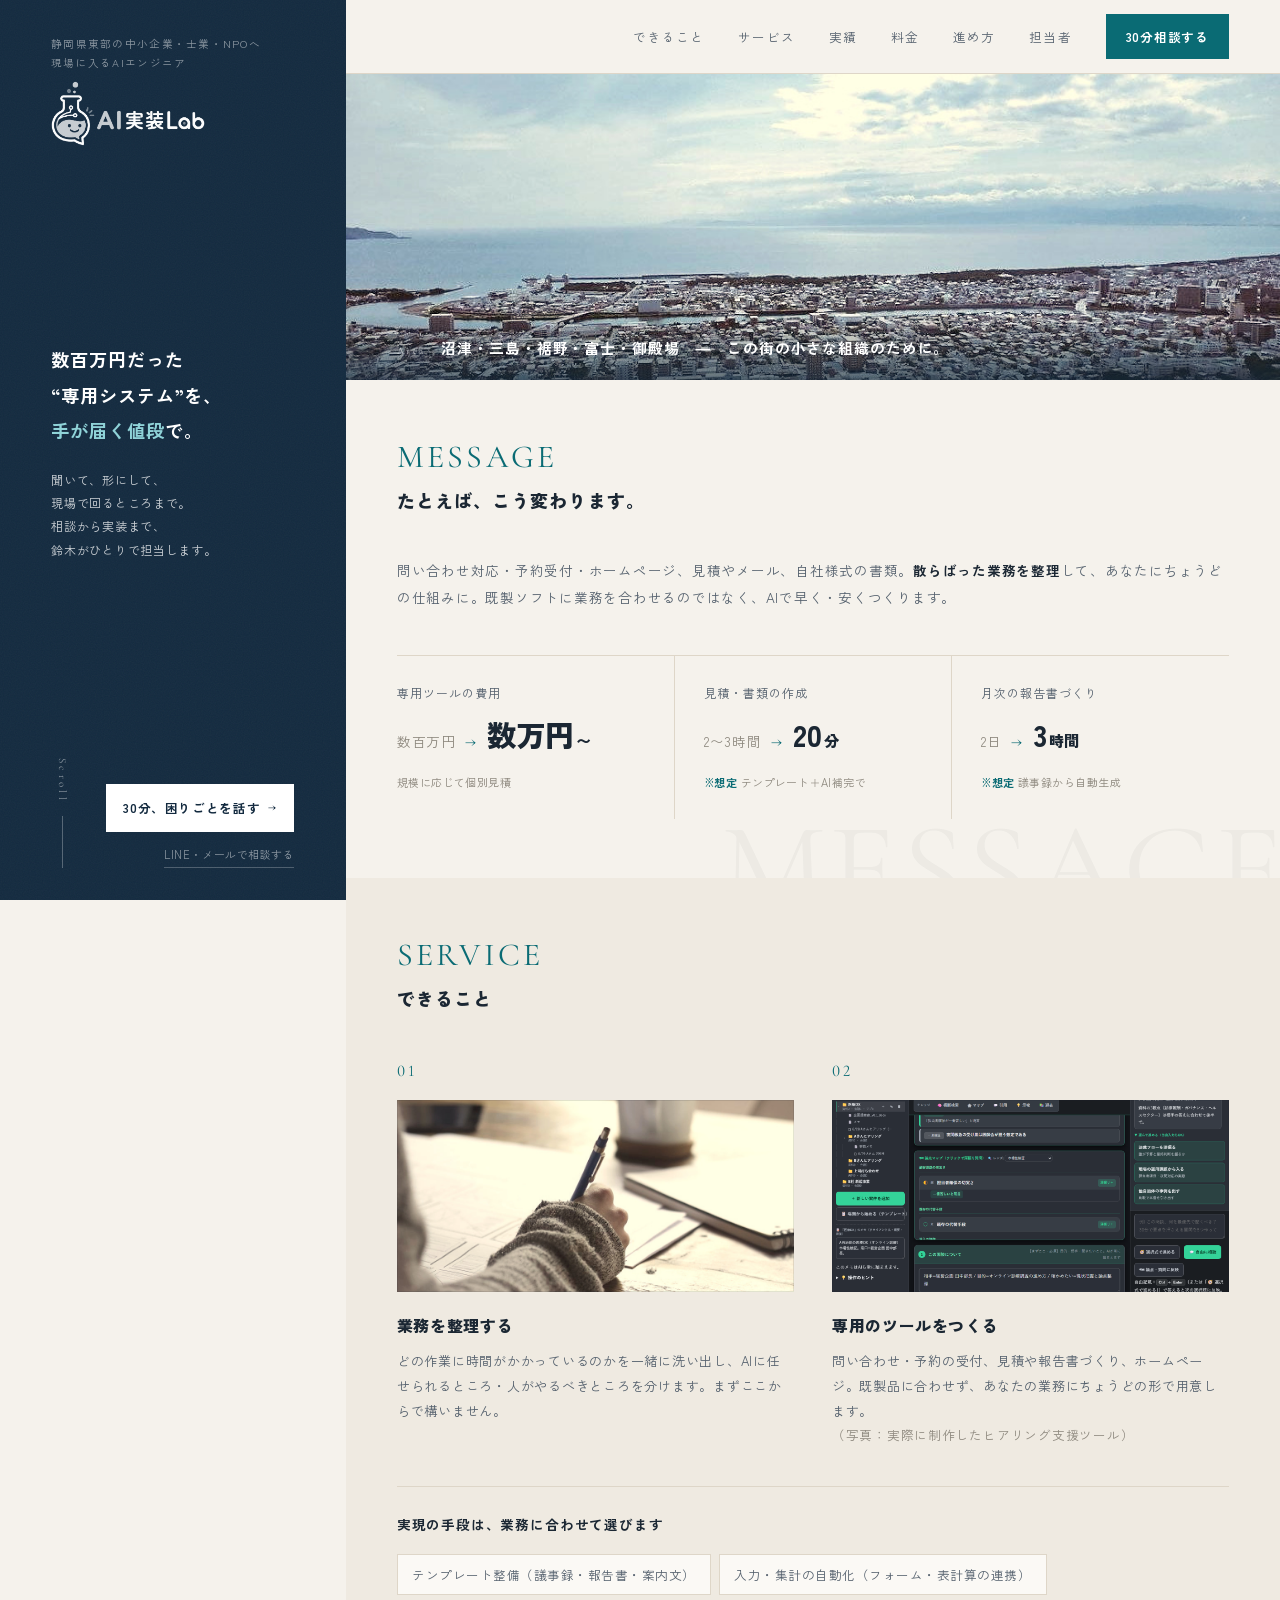
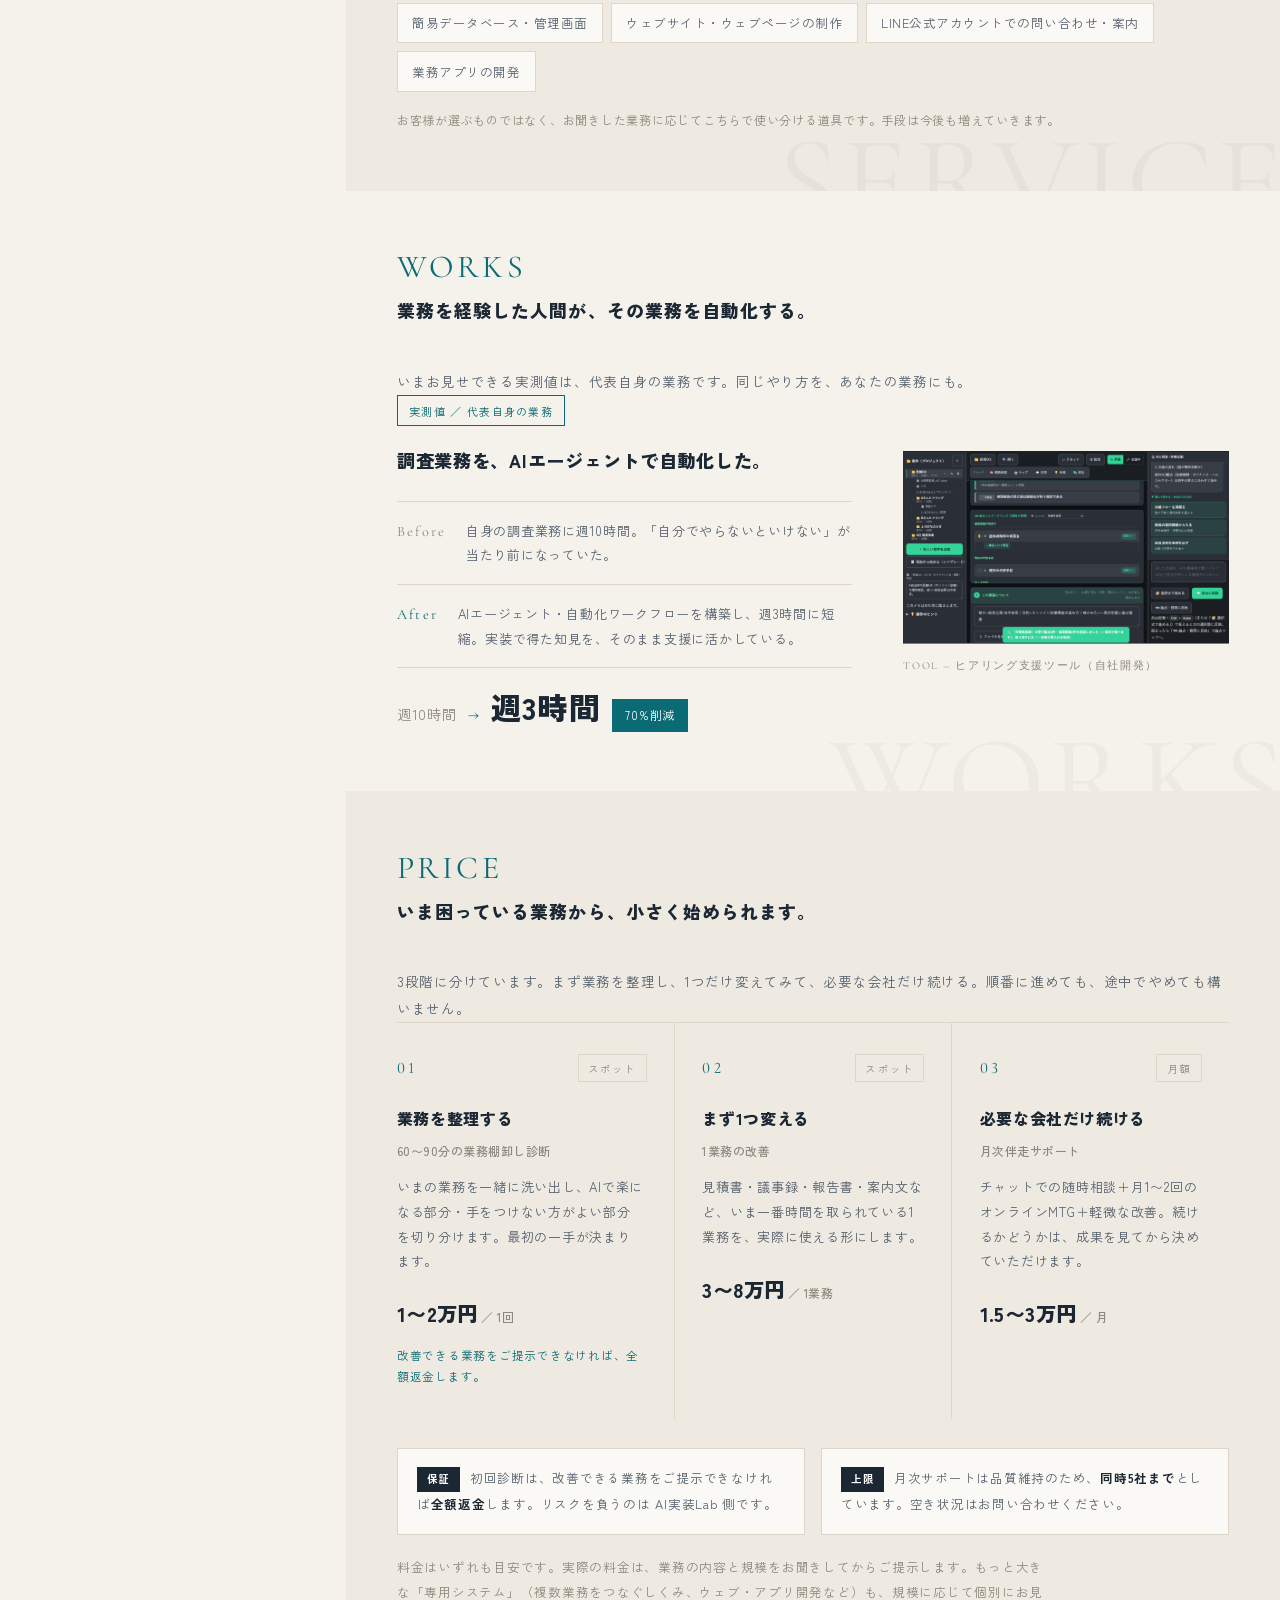
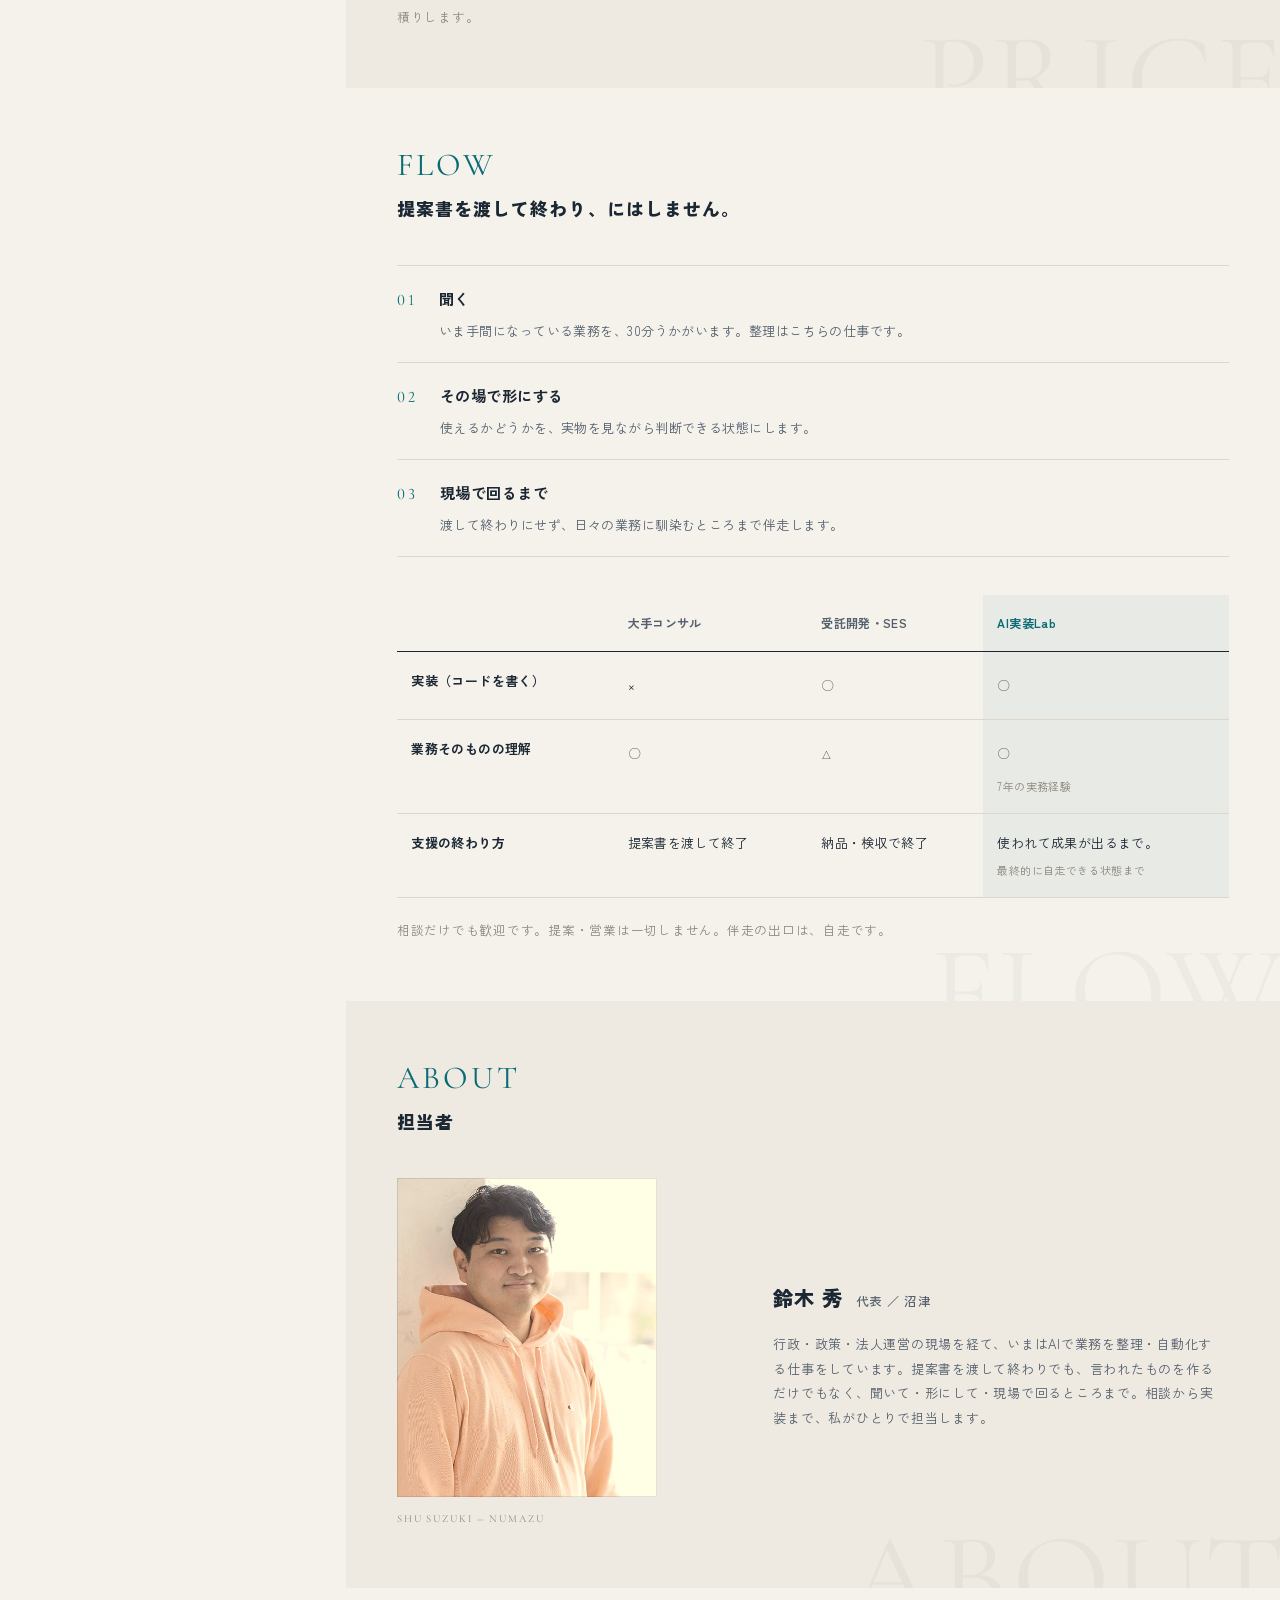
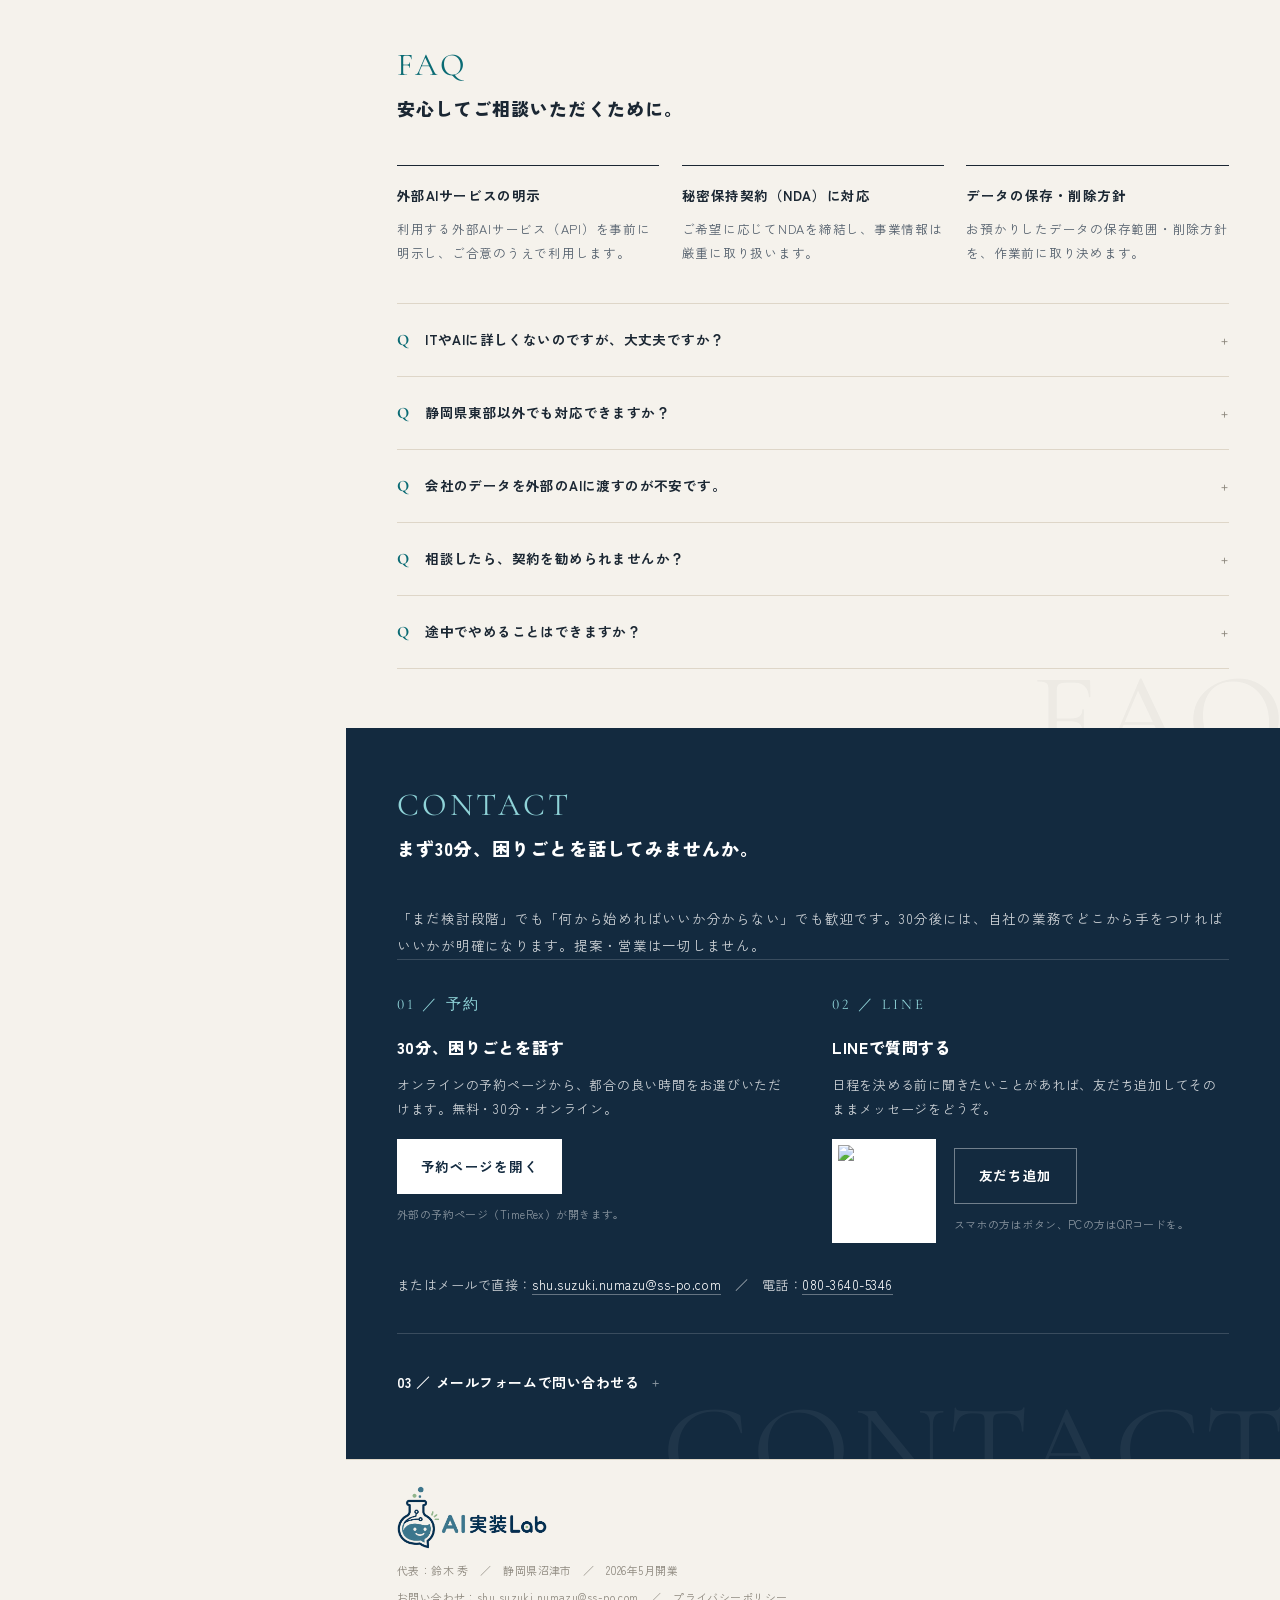
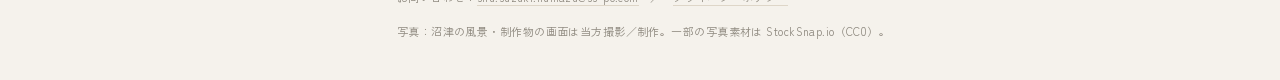
==== commit 6f550e47: "高解像度のロゴ原本から透過版・白抜き版を生成し差し替え（ファイル名変更でキャッシュ対策） Co-Authored-By: Claude Opus 4.8 (1M context) <noreply@a" ====
--- a/preview-redesign6.html
+++ b/preview-redesign6.html
@@ -62,9 +62,6 @@
 .side__btm{position:relative;z-index:1;display:flex;align-items:flex-end;justify-content:space-between;gap:1rem;}
 .side__scroll{writing-mode:vertical-rl;font-family:var(--en);font-size:11px;letter-spacing:.3em;color:var(--on-navy-3);display:flex;align-items:center;gap:.8rem;}
 .side__scroll::after{content:"";width:1px;height:52px;background:rgba(255,255,255,.28);}
-.side__tel{text-align:right;}
-.side__tel-lb{font-family:var(--en);font-size:10px;letter-spacing:.24em;color:var(--on-navy-3);}
-.side__tel-v{font-family:var(--jp);font-weight:500;font-size:1.02rem;letter-spacing:.07em;color:#fff;font-feature-settings:"tnum" 1;font-variant-numeric:tabular-nums lining-nums;}
 
 /* 右：コンテンツ */
 .main{min-width:0;}
@@ -373,7 +370,6 @@
 .side__lead{font-size:clamp(1.06rem,1.42vw,1.28rem);line-height:1.95;}
 .side__sub{font-size:12px;line-height:1.95;}
 .side__brand img{width:clamp(146px,12vw,180px);}
-.side__tel-v{font-size:.95rem;}
 
 /* 4) 見出し・数字を1〜2段階小さく */
 .sec{padding-block:clamp(3rem,4.6vw,4.4rem);}
@@ -416,7 +412,7 @@
   <aside class="side">
     <div class="side__top">
       <p class="side__tag">静岡県東部の中小企業・士業・NPOへ<br>現場に入るAIエンジニア</p>
-      <p class="side__brand"><img src="assets/logo-white.png" alt="AI実装Lab" width="440" height="187"></p>
+      <p class="side__brand"><img src="assets/logo-white-v2.png" alt="AI実装Lab" width="1133" height="478"></p>
     </div>
     <div class="side__mid">
       <p class="side__lead"><span>数百万円だった</span><span>“専用システム”を、</span><span><span class="ac" style="display:inline">手が届く値段</span>で。</span></p>
@@ -679,7 +675,7 @@
     </section>
 
     <footer class="foot">
-      <p><img src="assets/logo.png" alt="AI実装Lab" style="width:150px;height:auto;margin-bottom:.7rem">代表：鈴木 秀　／　静岡県沼津市　／　2026年5月開業</p>
+      <p><img src="assets/logo-color-v2.png" alt="AI実装Lab" style="width:150px;height:auto;margin-bottom:.7rem">代表：鈴木 秀　／　静岡県沼津市　／　2026年5月開業</p>
       <p style="margin-top:.4rem">お問い合わせ：<a href="mailto:shu.suzuki.numazu@ss-po.com">shu.suzuki.numazu@ss-po.com</a>　／　<a href="privacy.html">プライバシーポリシー</a></p>
       <p style="margin-top:.8rem">写真：沼津の風景・制作物の画面は当方撮影／制作。一部の写真素材は StockSnap.io（CC0）。</p>
     </footer>
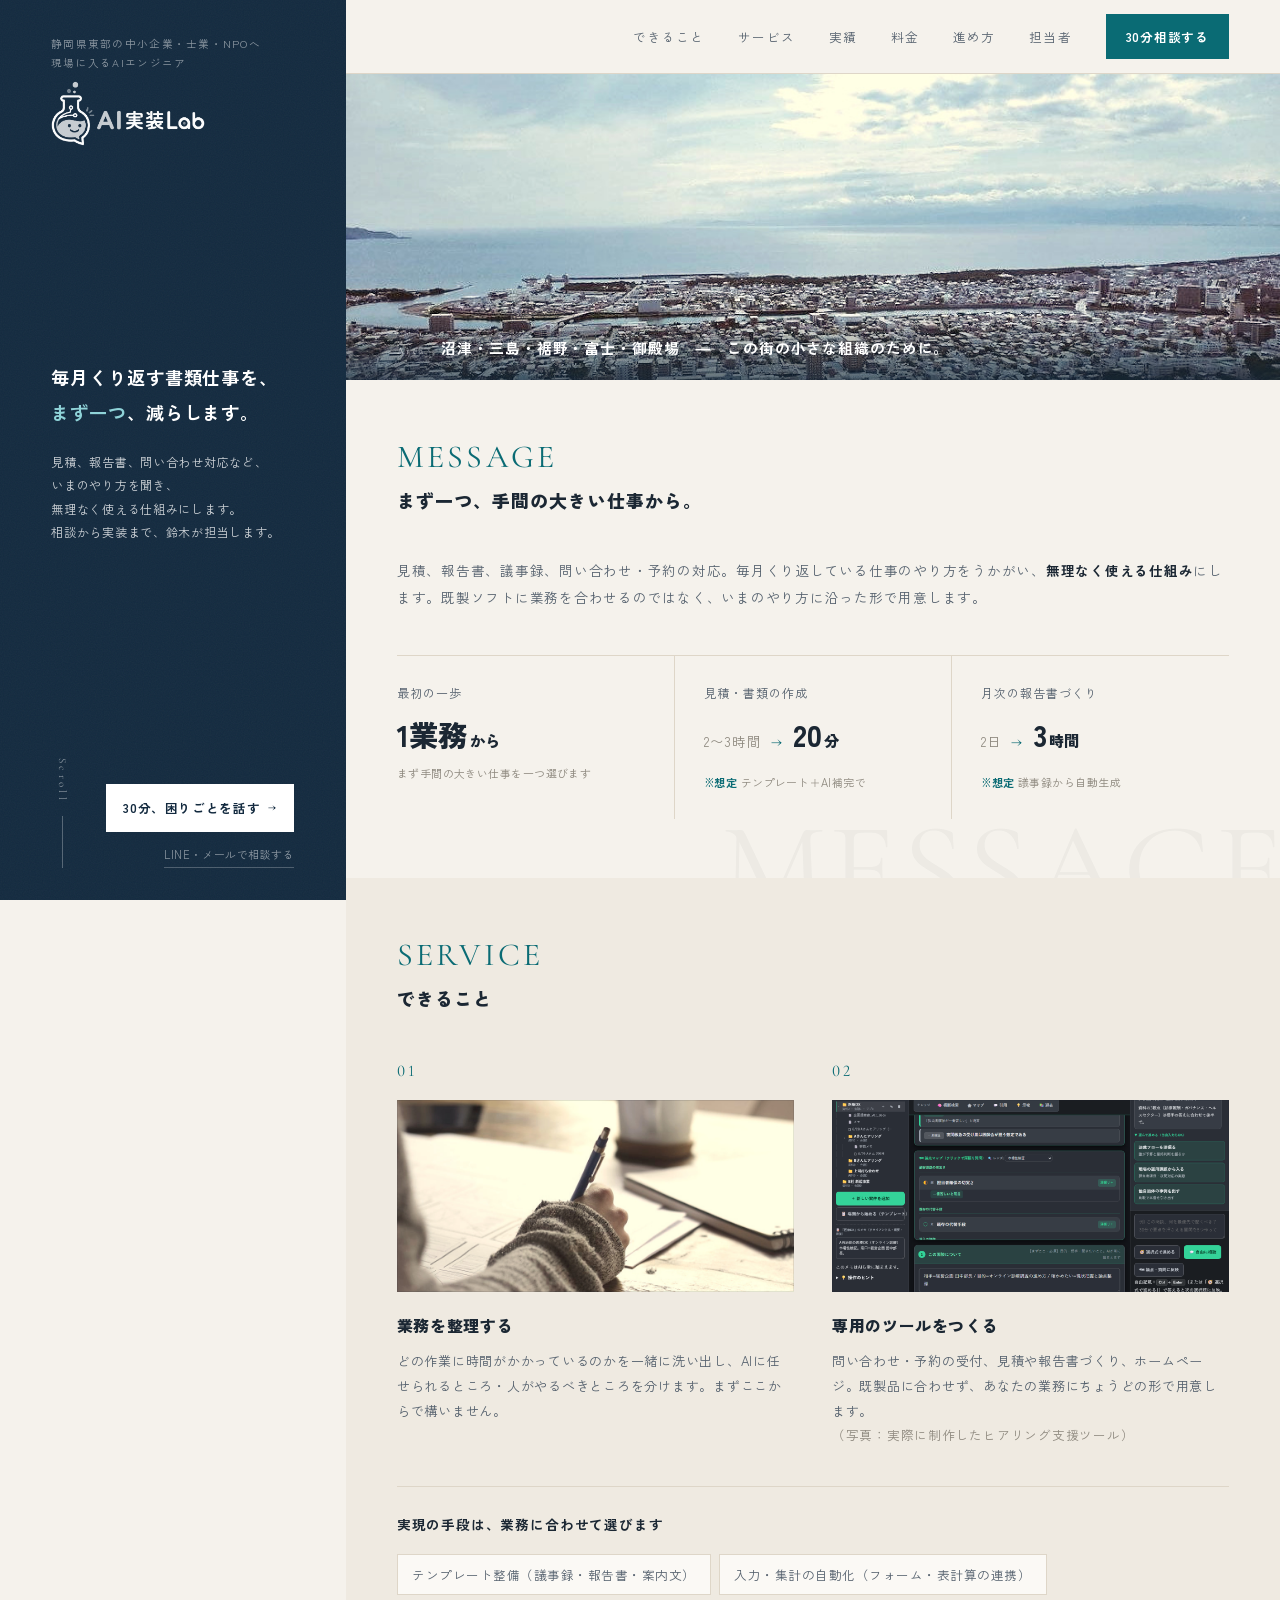
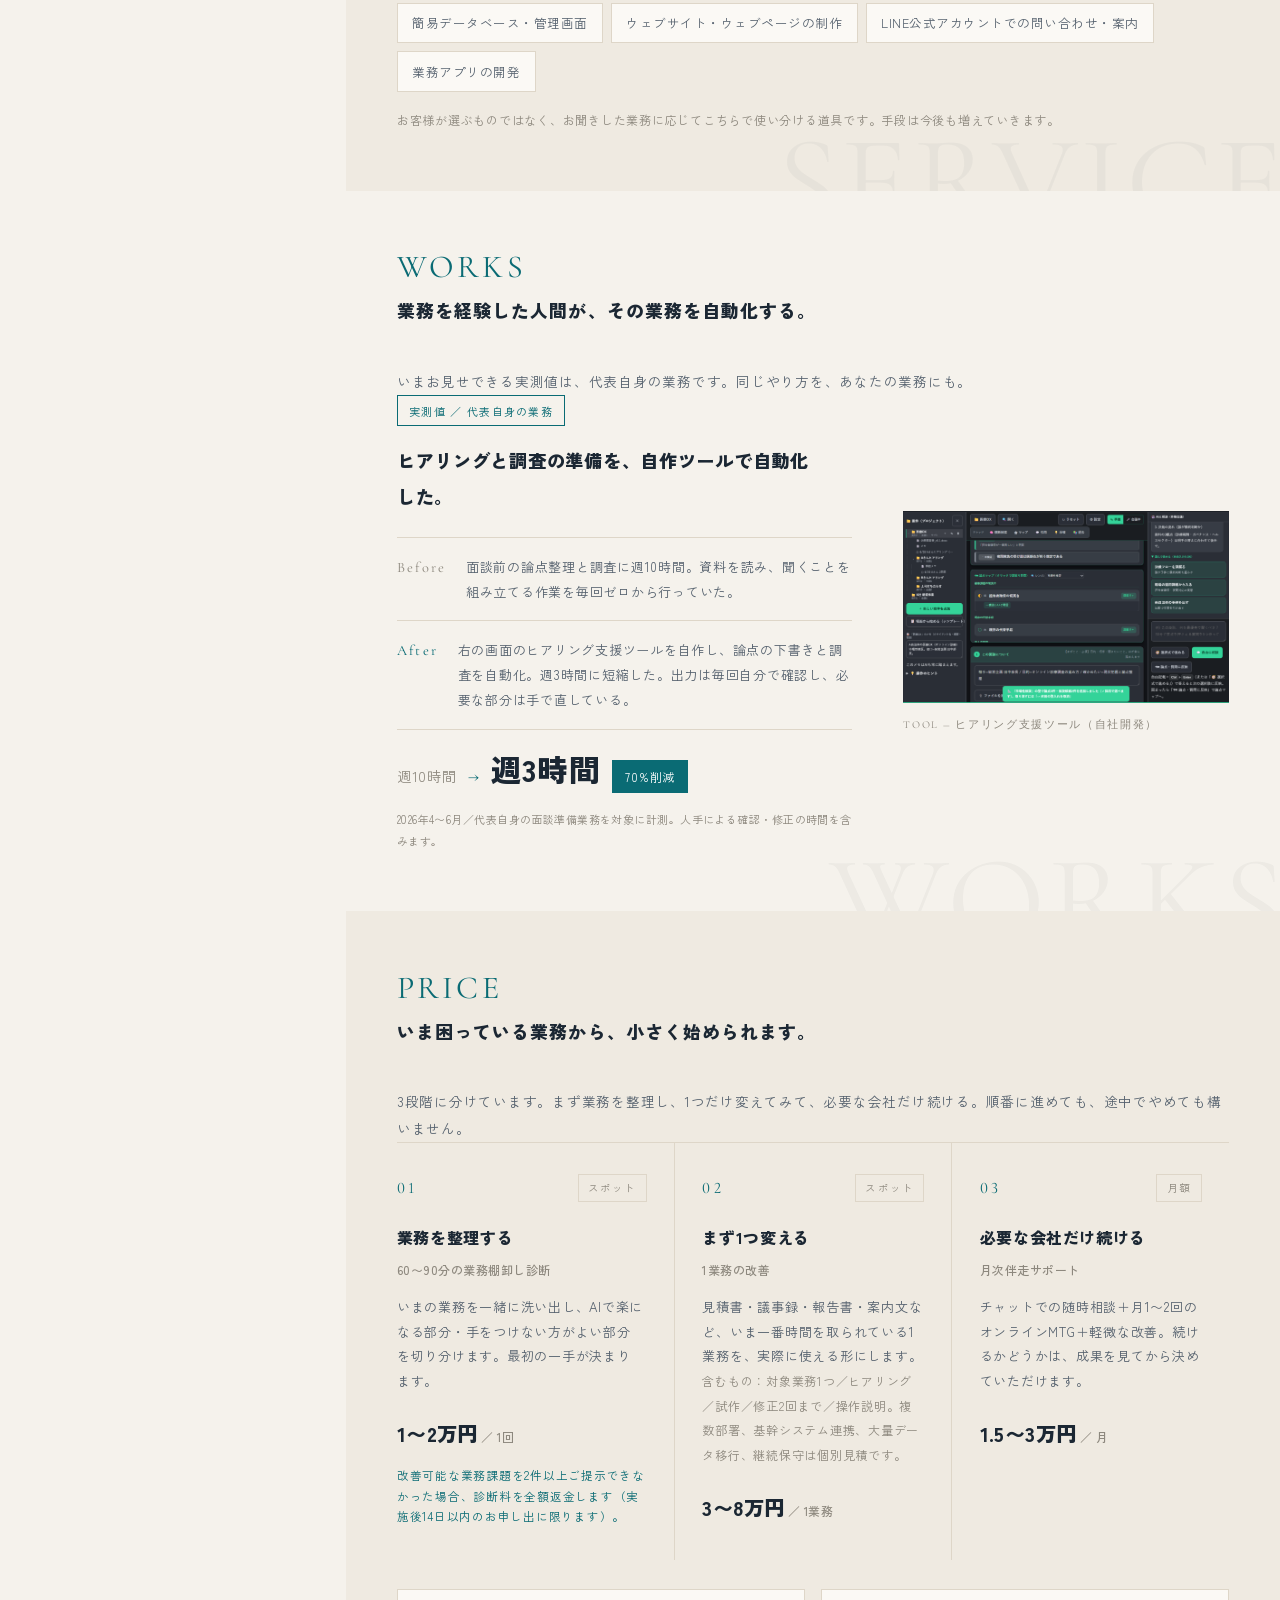
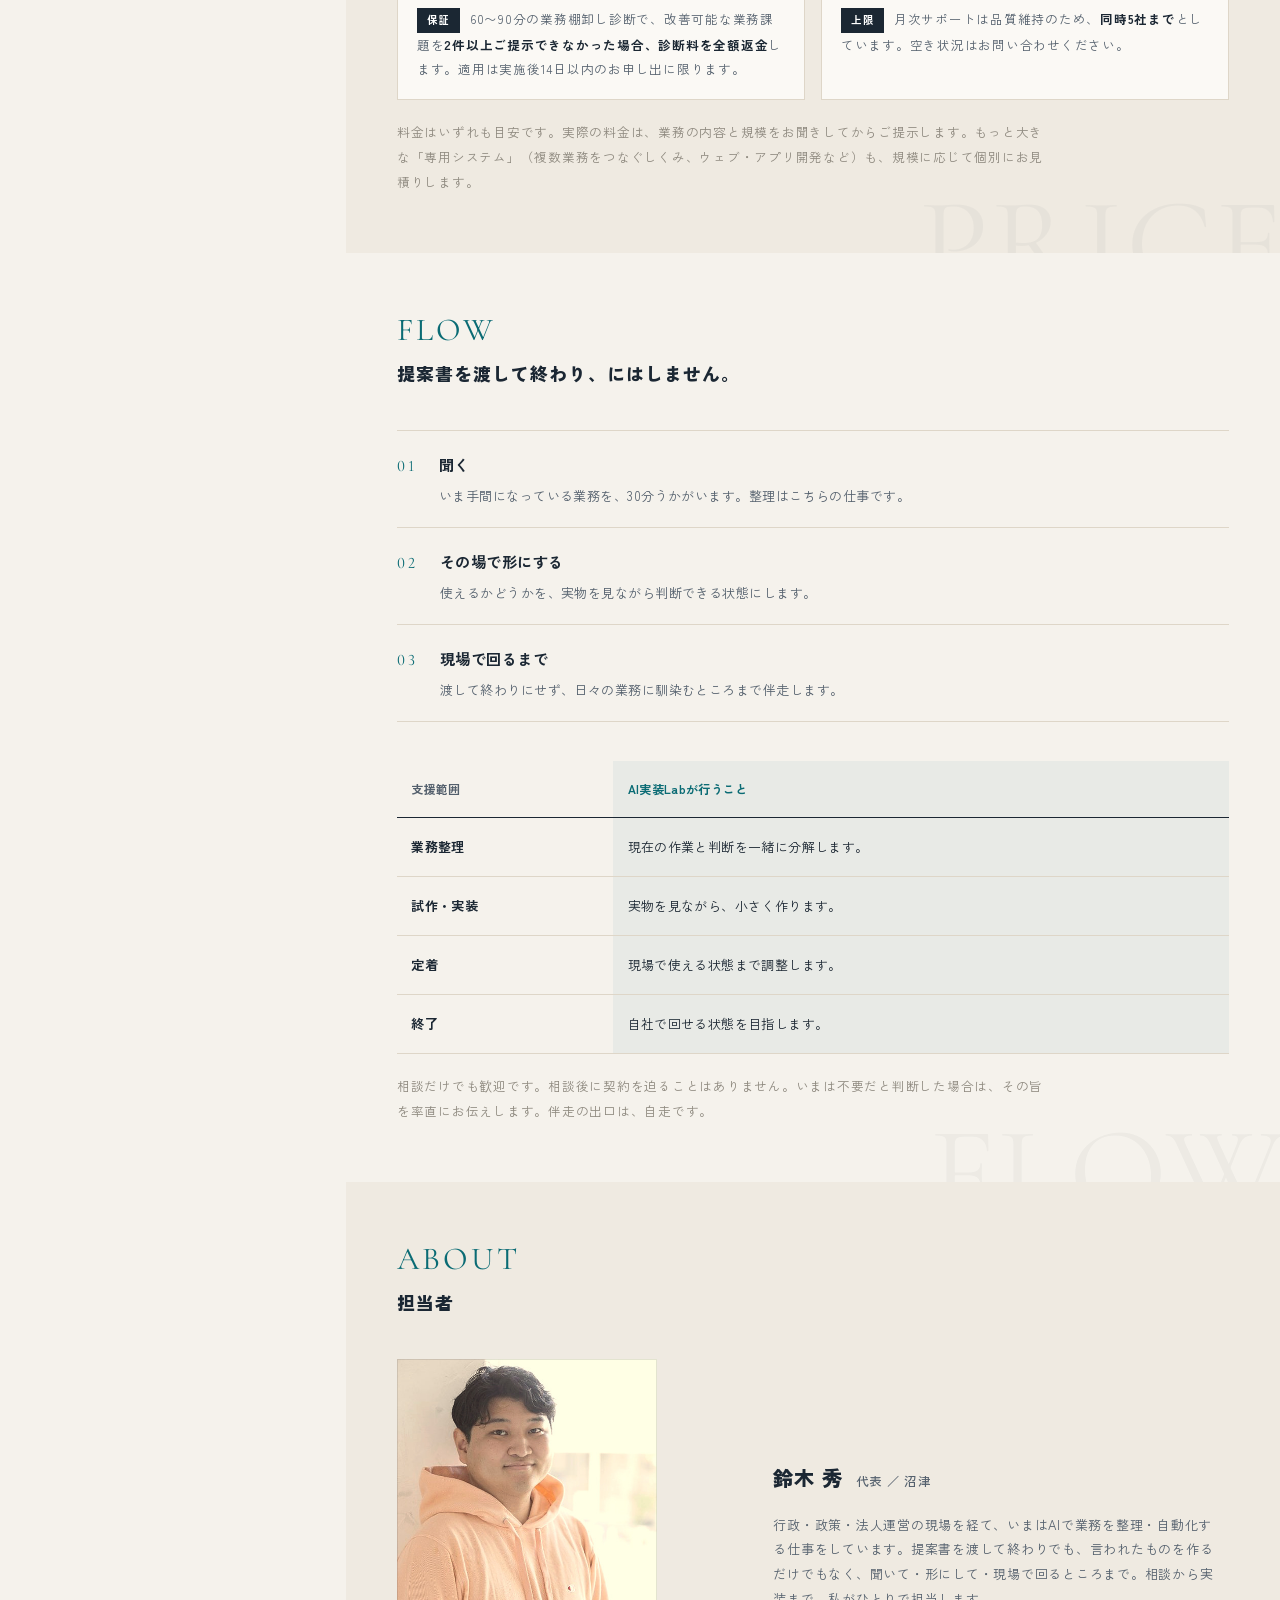
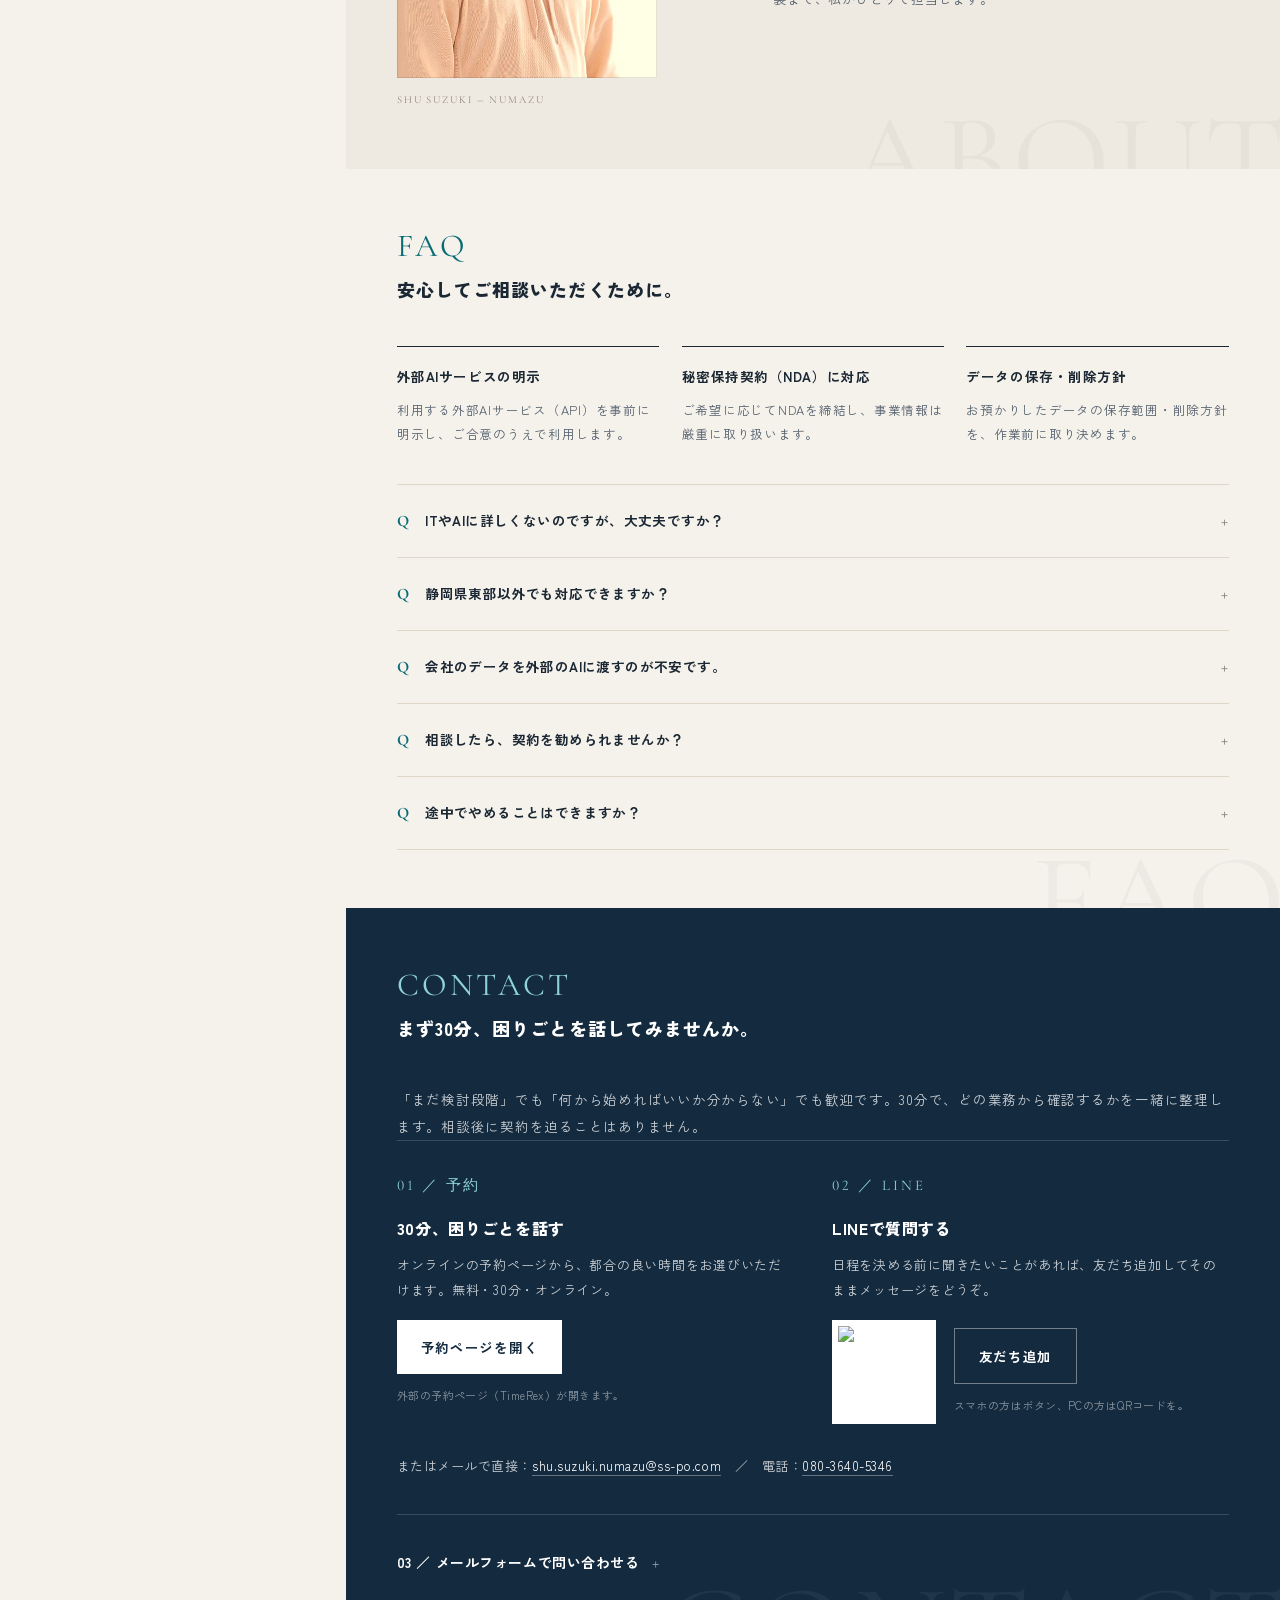
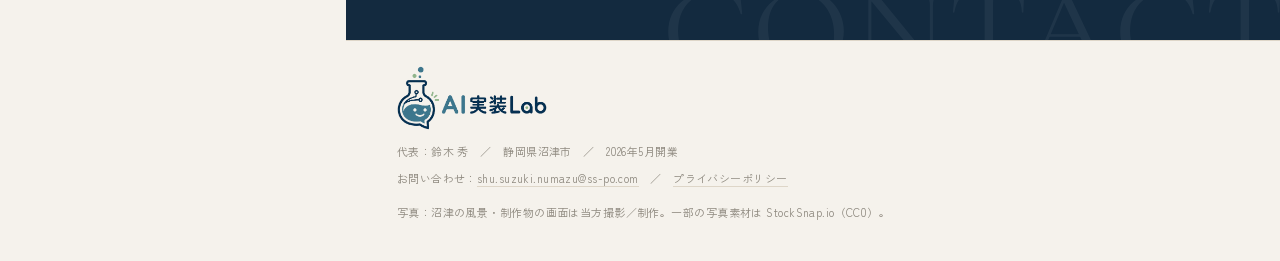
==== commit 4ff98c21: "レビュー指摘のP0/P1対応：スマホ重なり修正・h1追加・返金条件の統一・プライバシーリンク修正・主訴求を顧客業務起点へ Co-Authored-By: Claude Opus 4.8 (1M con" ====
--- a/preview-redesign6.html
+++ b/preview-redesign6.html
@@ -4,11 +4,11 @@
 <meta charset="UTF-8">
 <meta name="viewport" content="width=device-width, initial-scale=1.0">
 <meta name="robots" content="noindex">
-  <title>AI実装Lab｜数百万円だった専用システムを、手が届く値段で（静岡県東部）</title>
-  <meta name="description" content="問い合わせ対応・予約受付・ホームページ、見積やメール作成まで。散らばった業務を整理し、あなたにちょうどのしくみに。これまで数百万円かかった専用システムも、AIで早く・安く。静岡県東部（沼津・三島・裾野・富士・御殿場）の小さな会社・事務所・地域団体向け。">
+  <title>AI実装Lab｜毎月くり返す書類仕事を、まず一つ減らします（静岡県東部）</title>
+  <meta name="description" content="見積、報告書、議事録、問い合わせ・予約の対応。毎月くり返している仕事のやり方をうかがい、無理なく使える仕組みにします。静岡県東部（沼津・三島・裾野・富士・御殿場）の小さな会社・事務所・地域団体へ。相談から実装まで、鈴木が担当します。">
   <meta property="og:type" content="website">
-  <meta property="og:title" content="AI実装Lab｜数百万円だった専用システムを、手が届く値段で">
-  <meta property="og:description" content="問い合わせ対応・予約受付・ホームページ、書類やメール作成まで。散らばった業務を整理し、あなたにちょうどのしくみを、AIで早く・安く。相談から実装まで、鈴木が担当します。">
+  <meta property="og:title" content="AI実装Lab｜毎月くり返す書類仕事を、まず一つ減らします">
+  <meta property="og:description" content="見積、報告書、問い合わせ対応など、いまのやり方を聞き、無理なく使える仕組みにします。静岡県東部の小さな会社・事務所・地域団体へ。相談から実装まで、鈴木が担当します。">
   <meta property="og:image" content="https://tpsibelius-wq.github.io/ai-jisso-lab/assets/ogp.png">
   <meta property="og:url" content="https://tpsibelius-wq.github.io/ai-jisso-lab/">
   <meta name="twitter:card" content="summary_large_image">
@@ -55,7 +55,7 @@
 .side__brand{margin-top:.2rem;}
 .side__brand img{width:clamp(152px,13vw,196px);height:auto;}
 .side__mid{position:relative;z-index:1;}
-.side__lead{font-weight:700;font-size:clamp(1.16rem,1.72vw,1.46rem);line-height:1.95;letter-spacing:.05em;color:#fff;}
+.side__lead{margin:0;font-weight:700;font-size:clamp(1.16rem,1.72vw,1.46rem);line-height:1.95;letter-spacing:.05em;color:#fff;}
 .side__lead span{display:block;white-space:nowrap;}   /* 1行ずつ確定させ、途中改行を防ぐ */
 .side__lead .ac{color:#8fd3d8;}
 .side__sub{margin-top:1.2rem;font-size:12.5px;line-height:2.0;color:var(--on-navy-2);letter-spacing:.06em;}
@@ -402,6 +402,18 @@
 .side__sub2{font-size:11px;letter-spacing:.05em;color:var(--on-navy-3);border-bottom:1px solid rgba(255,255,255,.24);padding-bottom:2px;}
 .side__sub2:hover{color:#fff;border-color:rgba(255,255,255,.6);}
 
+
+/* ===== モバイル：ロゴと主見出しの重なりを解消（記述順の都合で末尾に置く） ===== */
+@media(max-width:900px){
+  .side{justify-content:flex-start;}
+  .side__top{position:relative;top:auto;left:auto;right:auto;}
+  .side__btm{position:relative;bottom:auto;left:auto;right:auto;margin-top:1.6rem;
+    flex-direction:row;align-items:center;justify-content:space-between;}
+  .side__mid{margin-top:1.4rem;}
+  .side__scroll{display:none;}
+  .side__act{align-items:flex-start;text-align:left;}
+}
+
 </style>
 </head>
 <body>
@@ -415,8 +427,8 @@
       <p class="side__brand"><img src="assets/logo-white-v2.png" alt="AI実装Lab" width="1133" height="478"></p>
     </div>
     <div class="side__mid">
-      <p class="side__lead"><span>数百万円だった</span><span>“専用システム”を、</span><span><span class="ac" style="display:inline">手が届く値段</span>で。</span></p>
-      <p class="side__sub">聞いて、形にして、<br>現場で回るところまで。<br>相談から実装まで、<br>鈴木がひとりで担当します。</p>
+      <h1 class="side__lead"><span>毎月くり返す書類仕事を、</span><span><span class="ac" style="display:inline">まず一つ</span>、減らします。</span></h1>
+      <p class="side__sub">見積、報告書、問い合わせ対応など、<br>いまのやり方を聞き、<br>無理なく使える仕組みにします。<br>相談から実装まで、鈴木が担当します。</p>
     </div>
     <div class="side__btm">
       <span class="side__scroll">Scroll</span>
@@ -450,10 +462,10 @@
     <!-- message -->
     <section class="sec" id="message">
       <span class="sec__ghost">message</span>
-      <div class="sec__head"><span class="sec__en">message</span><span class="sec__ja">たとえば、こう変わります。</span></div>
-      <p class="sec__lead">問い合わせ対応・予約受付・ホームページ、見積やメール、自社様式の書類。<b style="white-space:nowrap">散らばった業務を整理</b>して、あなたにちょうどの仕組みに。既製ソフトに業務を合わせるのではなく、AIで早く・安くつくります。</p>
+      <div class="sec__head"><span class="sec__en">message</span><span class="sec__ja">まず一つ、手間の大きい仕事から。</span></div>
+      <p class="sec__lead">見積、報告書、議事録、問い合わせ・予約の対応。毎月くり返している仕事のやり方をうかがい、<b style="white-space:nowrap">無理なく使える仕組み</b>にします。既製ソフトに業務を合わせるのではなく、いまのやり方に沿った形で用意します。</p>
       <div class="sec__body figs">
-        <div class="fig"><p class="fig__lb">専用ツールの費用</p><p class="fig__row"><span class="fig__from">数百万円</span><span class="fig__ar">→</span><span class="fig__to">数万円<span class="u">〜</span></span></p><p class="fig__note">規模に応じて個別見積</p></div>
+        <div class="fig"><p class="fig__lb">最初の一歩</p><p class="fig__row"><span class="fig__to">1業務<span class="u">から</span></span></p><p class="fig__note">まず手間の大きい仕事を一つ選びます</p></div>
         <div class="fig"><p class="fig__lb">見積・書類の作成</p><p class="fig__row"><span class="fig__from">2〜3時間</span><span class="fig__ar">→</span><span class="fig__to">20<span class="u">分</span></span></p><p class="fig__note"><span class="assume">※想定</span> テンプレート＋AI補完で</p></div>
         <div class="fig"><p class="fig__lb">月次の報告書づくり</p><p class="fig__row"><span class="fig__from">2日</span><span class="fig__ar">→</span><span class="fig__to">3<span class="u">時間</span></span></p><p class="fig__note"><span class="assume">※想定</span> 議事録から自動生成</p></div>
       </div>
@@ -499,12 +511,13 @@
       <div class="sec__body work">
         <div>
           <span class="work__badge">実測値 ／ 代表自身の業務</span>
-          <p class="work__ti">調査業務を、AIエージェントで自動化した。</p>
+          <p class="work__ti">ヒアリングと調査の準備を、自作ツールで自動化した。</p>
           <div class="ba">
-            <div class="ba__row"><span class="ba__lb">Before</span><span class="ba__tx">自身の調査業務に週10時間。「自分でやらないといけない」が当たり前になっていた。</span></div>
-            <div class="ba__row"><span class="ba__lb is-after">After</span><span class="ba__tx">AIエージェント・自動化ワークフローを構築し、週3時間に短縮。実装で得た知見を、そのまま支援に活かしている。</span></div>
+            <div class="ba__row"><span class="ba__lb">Before</span><span class="ba__tx">面談前の論点整理と調査に週10時間。資料を読み、聞くことを組み立てる作業を毎回ゼロから行っていた。</span></div>
+            <div class="ba__row"><span class="ba__lb is-after">After</span><span class="ba__tx">右の画面のヒアリング支援ツールを自作し、論点の下書きと調査を自動化。週3時間に短縮した。出力は毎回自分で確認し、必要な部分は手で直している。</span></div>
           </div>
           <p class="work__metric"><span class="work__from">週10時間</span><span class="work__ar">&#8594;</span><span class="work__to">週3時間</span><span class="work__cut">70%削減</span></p>
+          <p class="fig__note" style="margin-top:.9rem">2026年4〜6月／代表自身の面談準備業務を対象に計測。人手による確認・修正の時間を含みます。</p>
         </div>
         <div>
           <div class="work__fig"><img src="assets/img_tool.png" alt="制作したヒアリング支援ツールの画面"></div>
@@ -525,12 +538,12 @@
             <p class="plan__ti">業務を整理する<span class="plan__sub">60〜90分の業務棚卸し診断</span></p>
             <p class="plan__tx">いまの業務を一緒に洗い出し、AIで楽になる部分・手をつけない方がよい部分を切り分けます。最初の一手が決まります。</p>
             <p class="plan__price">1〜2万円<span class="u">／ 1回</span></p>
-            <p class="plan__note">改善できる業務をご提示できなければ、全額返金します。</p>
+            <p class="plan__note">改善可能な業務課題を2件以上ご提示できなかった場合、診断料を全額返金します（実施後14日以内のお申し出に限ります）。</p>
           </div>
           <div class="plan">
             <div class="plan__top"><span class="plan__no">02</span><span class="plan__badge">スポット</span></div>
             <p class="plan__ti">まず1つ変える<span class="plan__sub">1業務の改善</span></p>
-            <p class="plan__tx">見積書・議事録・報告書・案内文など、いま一番時間を取られている1業務を、実際に使える形にします。</p>
+            <p class="plan__tx">見積書・議事録・報告書・案内文など、いま一番時間を取られている1業務を、実際に使える形にします。<br><span style="color:var(--ink-3);font-size:12px">含むもの：対象業務1つ／ヒアリング／試作／修正2回まで／操作説明。複数部署、基幹システム連携、大量データ移行、継続保守は個別見積です。</span></p>
             <p class="plan__price">3〜8万円<span class="u">／ 1業務</span></p>
           </div>
           <div class="plan">
@@ -541,7 +554,7 @@
           </div>
         </div>
         <div class="terms">
-          <p class="term"><b>保証</b>初回診断は、改善できる業務をご提示できなければ<strong>全額返金</strong>します。リスクを負うのは AI実装Lab 側です。</p>
+          <p class="term"><b>保証</b>60〜90分の業務棚卸し診断で、改善可能な業務課題を<strong>2件以上ご提示できなかった場合、診断料を全額返金</strong>します。適用は実施後14日以内のお申し出に限ります。</p>
           <p class="term"><b>上限</b>月次サポートは品質維持のため、<strong>同時5社まで</strong>としています。空き状況はお問い合わせください。</p>
         </div>
         <p class="price__foot">料金はいずれも目安です。実際の料金は、業務の内容と規模をお聞きしてからご提示します。もっと大きな「専用システム」（複数業務をつなぐしくみ、ウェブ・アプリ開発など）も、規模に応じて個別にお見積りします。</p>
@@ -559,14 +572,15 @@
       </div>
       <div class="sec__body">
         <table class="cmp">
-          <thead><tr><th>&#12288;</th><th>大手コンサル</th><th>受託開発・SES</th><th class="us">AI実装Lab</th></tr></thead>
+          <thead><tr><th>支援範囲</th><th class="us">AI実装Labが行うこと</th></tr></thead>
           <tbody>
-            <tr><th>実装（コードを書く）</th><td><span class="mk">&#215;</span></td><td><span class="mk">&#9675;</span></td><td class="us"><span class="mk">&#9675;</span></td></tr>
-            <tr><th>業務そのものの理解</th><td><span class="mk">&#9675;</span></td><td><span class="mk">&#9651;</span></td><td class="us"><span class="mk">&#9675;</span><span class="note">7年の実務経験</span></td></tr>
-            <tr><th>支援の終わり方</th><td>提案書を渡して終了</td><td>納品・検収で終了</td><td class="us">使われて成果が出るまで。<span class="note">最終的に自走できる状態まで</span></td></tr>
+            <tr><th>業務整理</th><td class="us">現在の作業と判断を一緒に分解します。</td></tr>
+            <tr><th>試作・実装</th><td class="us">実物を見ながら、小さく作ります。</td></tr>
+            <tr><th>定着</th><td class="us">現場で使える状態まで調整します。</td></tr>
+            <tr><th>終了</th><td class="us">自社で回せる状態を目指します。</td></tr>
           </tbody>
         </table>
-        <p class="price__foot">相談だけでも歓迎です。提案・営業は一切しません。伴走の出口は、自走です。</p>
+        <p class="price__foot">相談だけでも歓迎です。相談後に契約を迫ることはありません。いまは不要だと判断した場合は、その旨を率直にお伝えします。伴走の出口は、自走です。</p>
       </div>
     </section>
 
@@ -587,7 +601,7 @@
     </section>
 
     <!-- faq -->
-    <section class="sec" id="faq">
+    <section class="sec" id="faq"><span id="security" style="position:absolute;top:0"></span>
       <span class="sec__ghost">faq</span>
       <div class="sec__head"><span class="sec__en">faq</span><span class="sec__ja">安心してご相談いただくために。</span></div>
       <div class="sec__body">
@@ -600,7 +614,7 @@
           <details><summary>ITやAIに詳しくないのですが、大丈夫ですか？</summary><div class="faq__body">むしろ、詳しくない方が対象です。専門用語は使わず、いま困っている業務の話から進めます。設定や操作もこちらで実装します。少人数の組織ほど事務作業が特定の人に集中しているため、効果が出やすいです。</div></details>
           <details><summary>静岡県東部以外でも対応できますか？</summary><div class="faq__body">ご相談・ご支援はオンライン（Zoom / Google Meet）で全国対応が可能です。訪問を伴う支援については、沼津・三島・裾野・富士・御殿場を中心とした静岡県東部が中心となります。</div></details>
           <details><summary>会社のデータを外部のAIに渡すのが不安です。</summary><div class="faq__body">ご不安はもっともです。上の3つの約束のとおり、利用する外部AIサービスは事前に明示しご合意のうえで利用し、ご希望に応じてNDAを締結、データの保存範囲・削除方針は作業前に取り決めます。</div></details>
-          <details><summary>相談したら、契約を勧められませんか？</summary><div class="faq__body">提案・営業は一切しません。初回30分のオンライン相談は無料です。相談だけで終わっていただいて構いませんし、その方が良いと判断すれば「いまは不要です」とお伝えします。</div></details>
+          <details><summary>相談したら、契約を勧められませんか？</summary><div class="faq__body">初回30分のオンライン相談は無料で、相談後に契約を迫ることはありません。相談だけで終わっていただいて構いませんし、いまは不要だと判断した場合は、その旨を率直にお伝えします。</div></details>
           <details><summary>途中でやめることはできますか？</summary><div class="faq__body">はい。スポットのご依頼は1回ごとに完結します。月次伴走サポートも、続けるかどうかは成果を見てから決めていただけます。合わないと感じたら、いつでも終了できます。</div></details>
         </div>
       </div>
@@ -610,7 +624,7 @@
     <section class="sec cv" id="contact">
       <span class="sec__ghost">contact</span>
       <div class="sec__head"><span class="sec__en">contact</span><span class="sec__ja">まず30分、困りごとを話してみませんか。</span></div>
-      <p class="sec__lead" style="color:var(--on-navy-2)">「まだ検討段階」でも「何から始めればいいか分からない」でも歓迎です。30分後には、自社の業務でどこから手をつければいいかが明確になります。提案・営業は一切しません。</p>
+      <p class="sec__lead" style="color:var(--on-navy-2)">「まだ検討段階」でも「何から始めればいいか分からない」でも歓迎です。30分で、どの業務から確認するかを一緒に整理します。相談後に契約を迫ることはありません。</p>
       <div class="sec__body">
         <div class="lanes">
           <div class="lane">
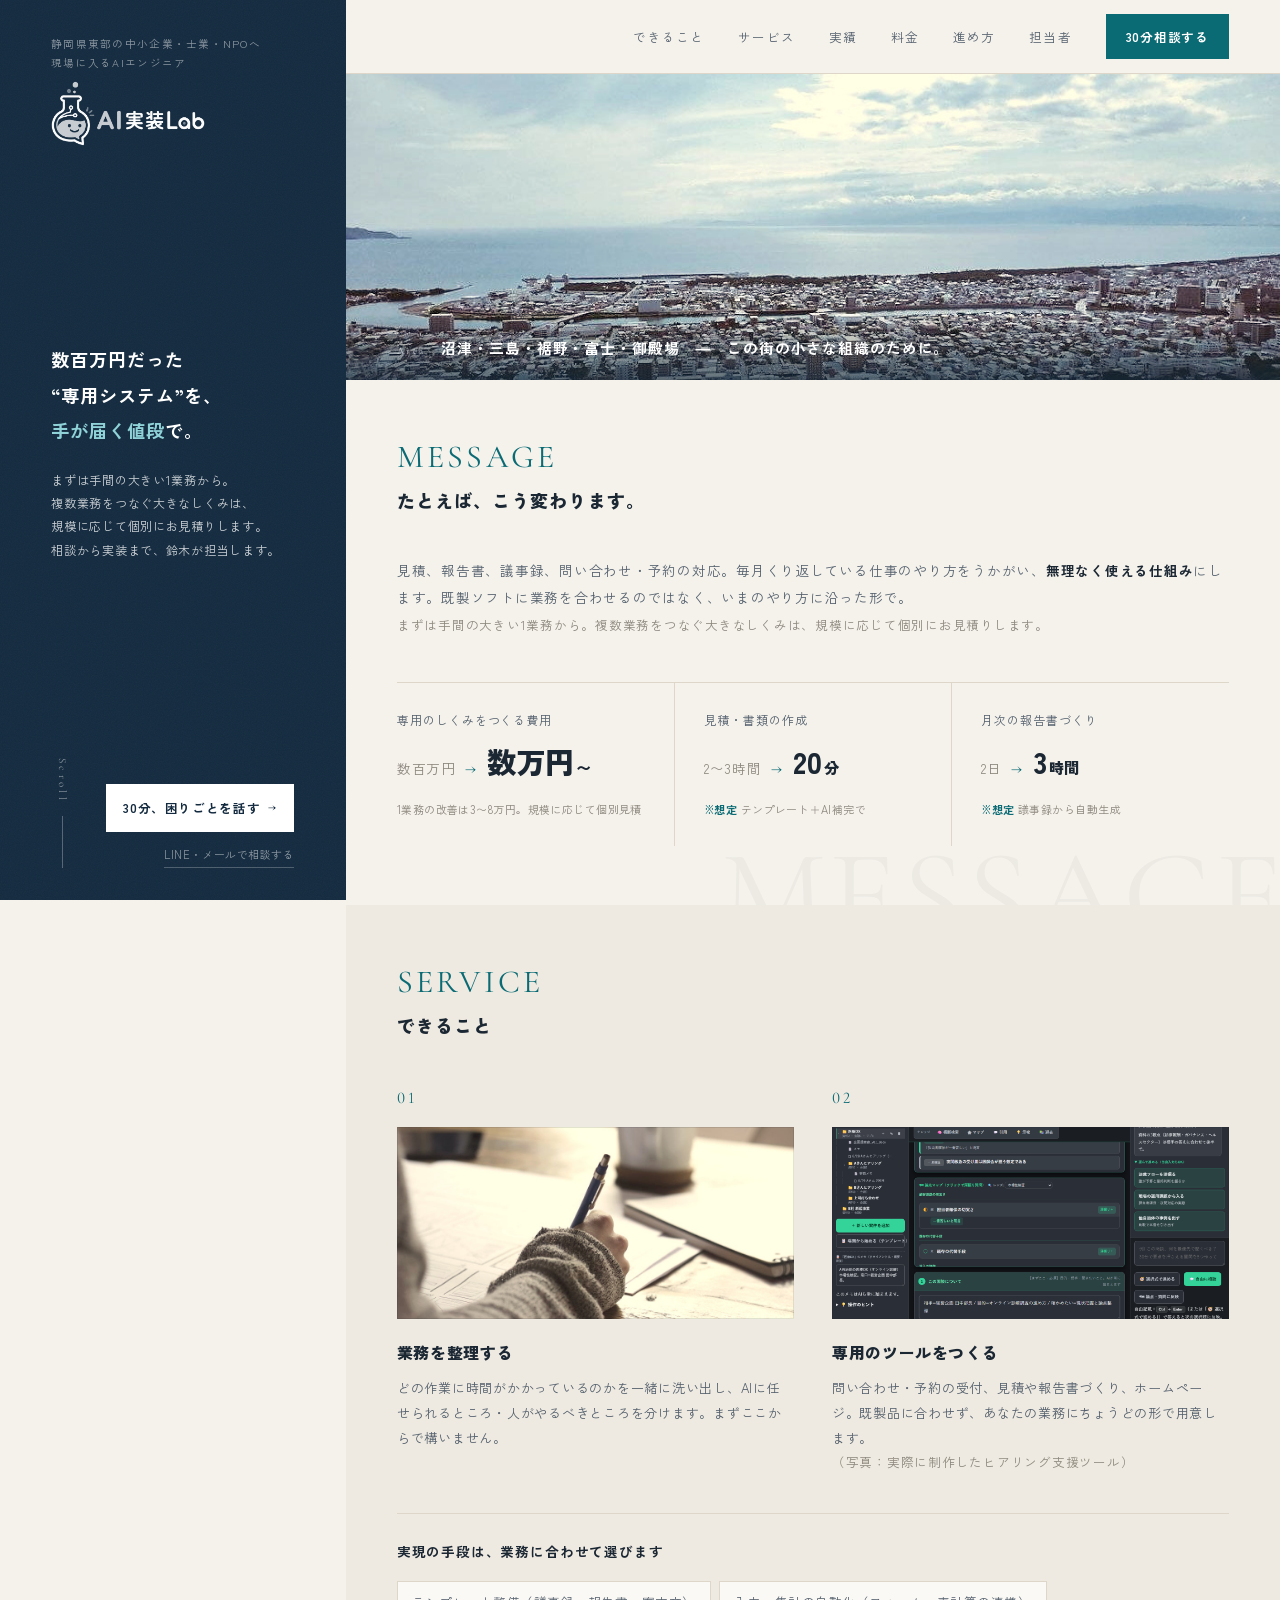
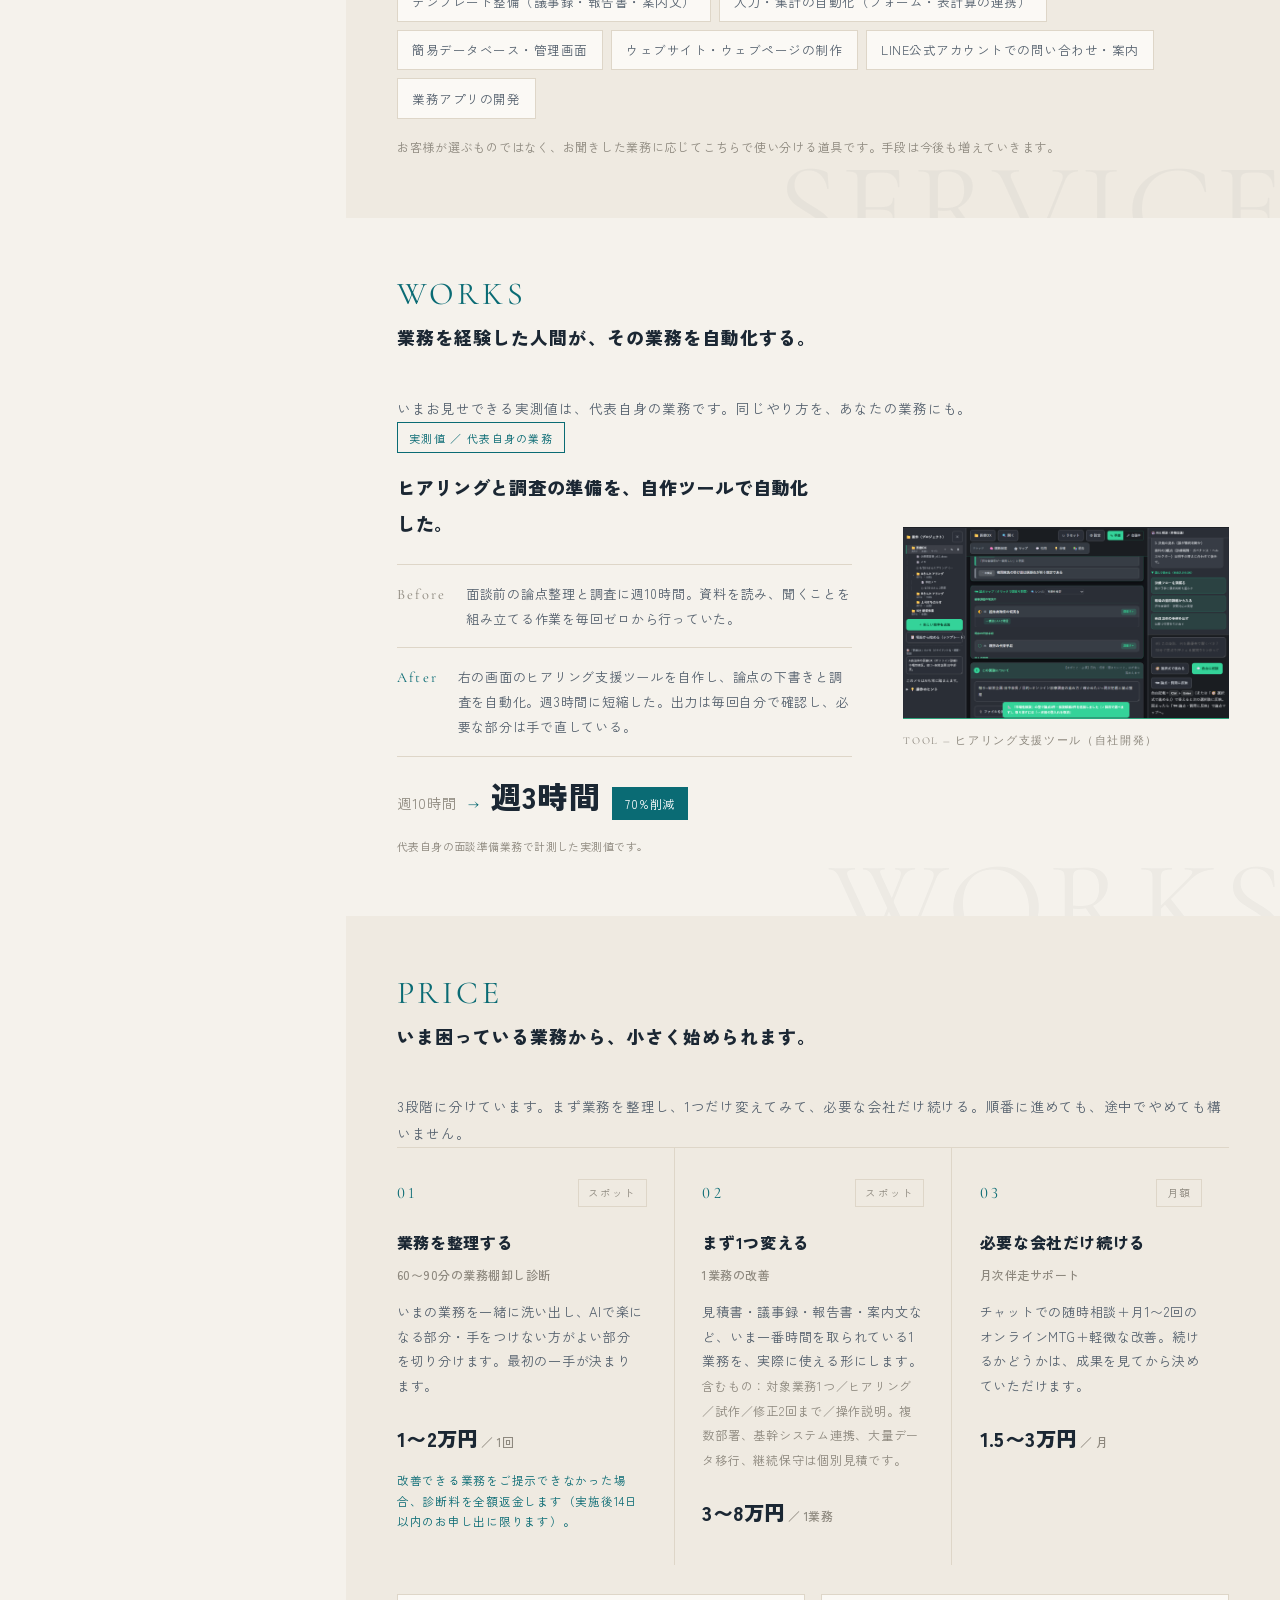
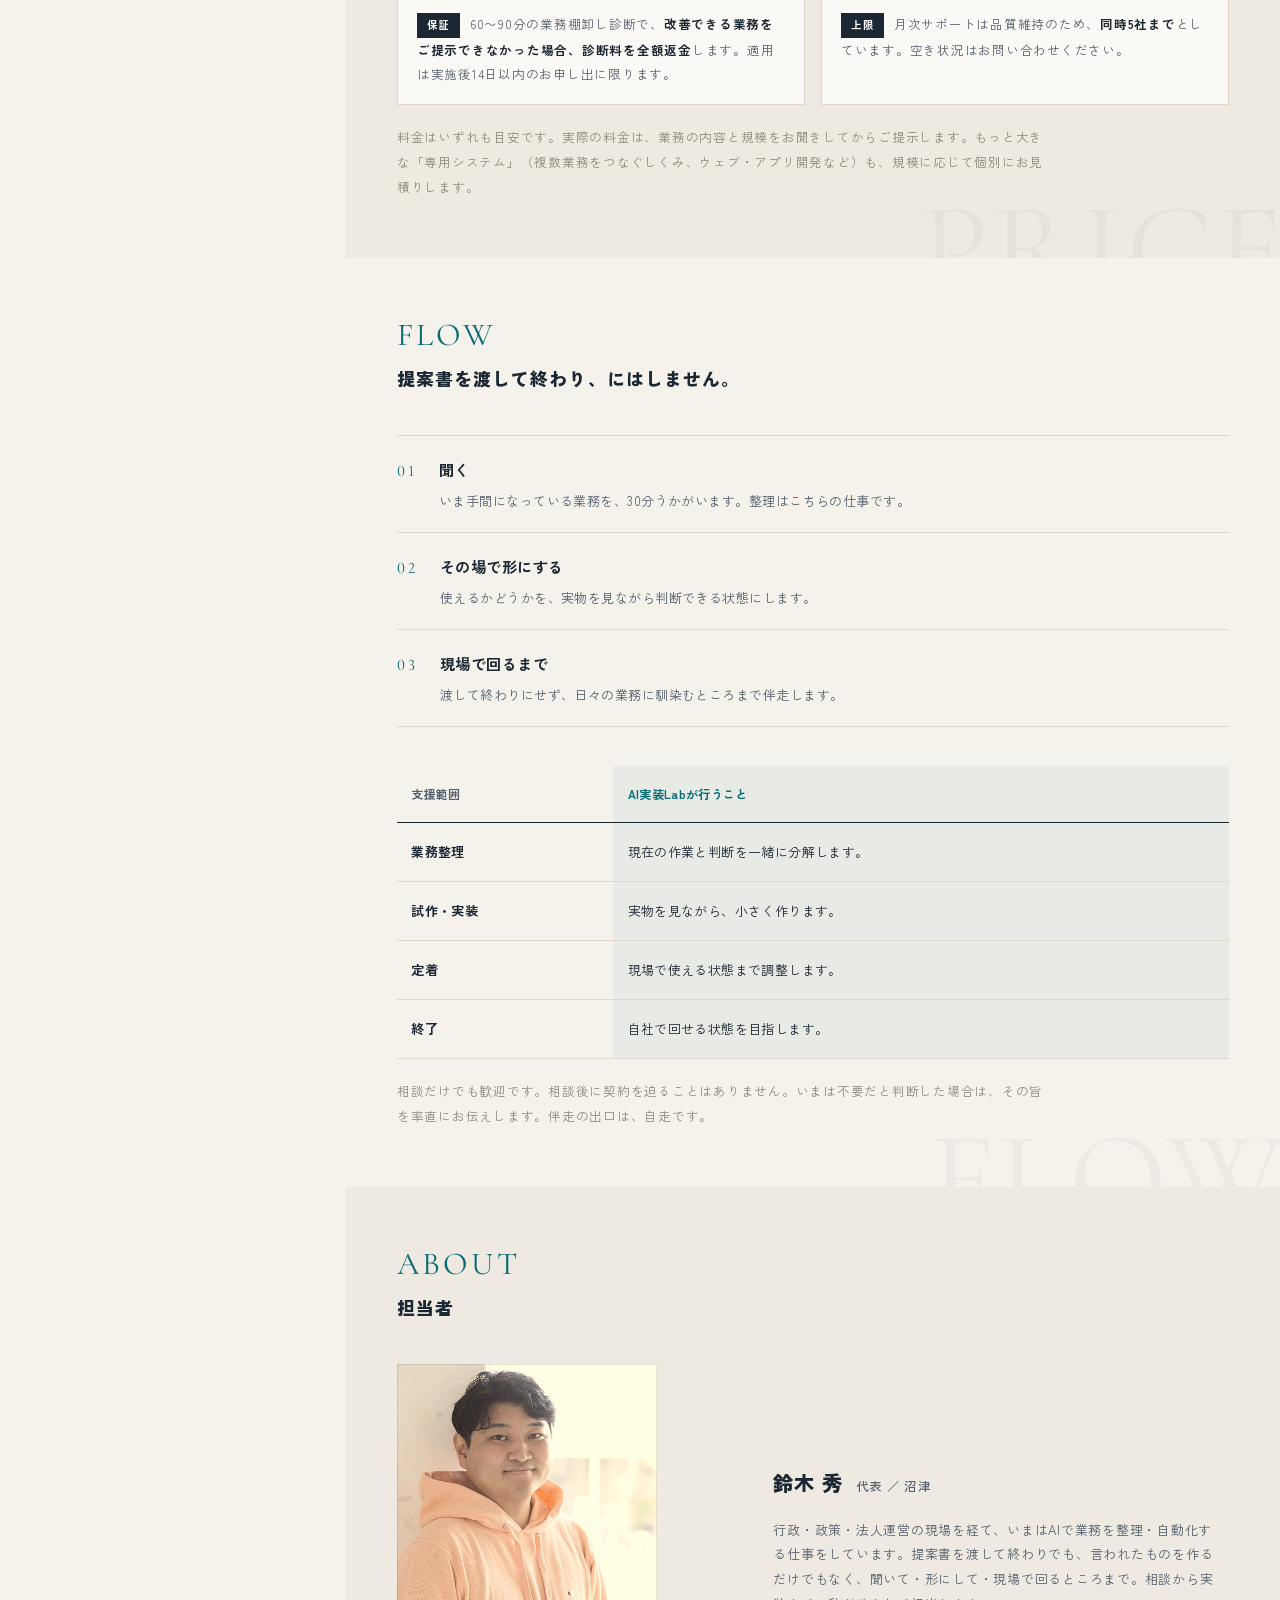
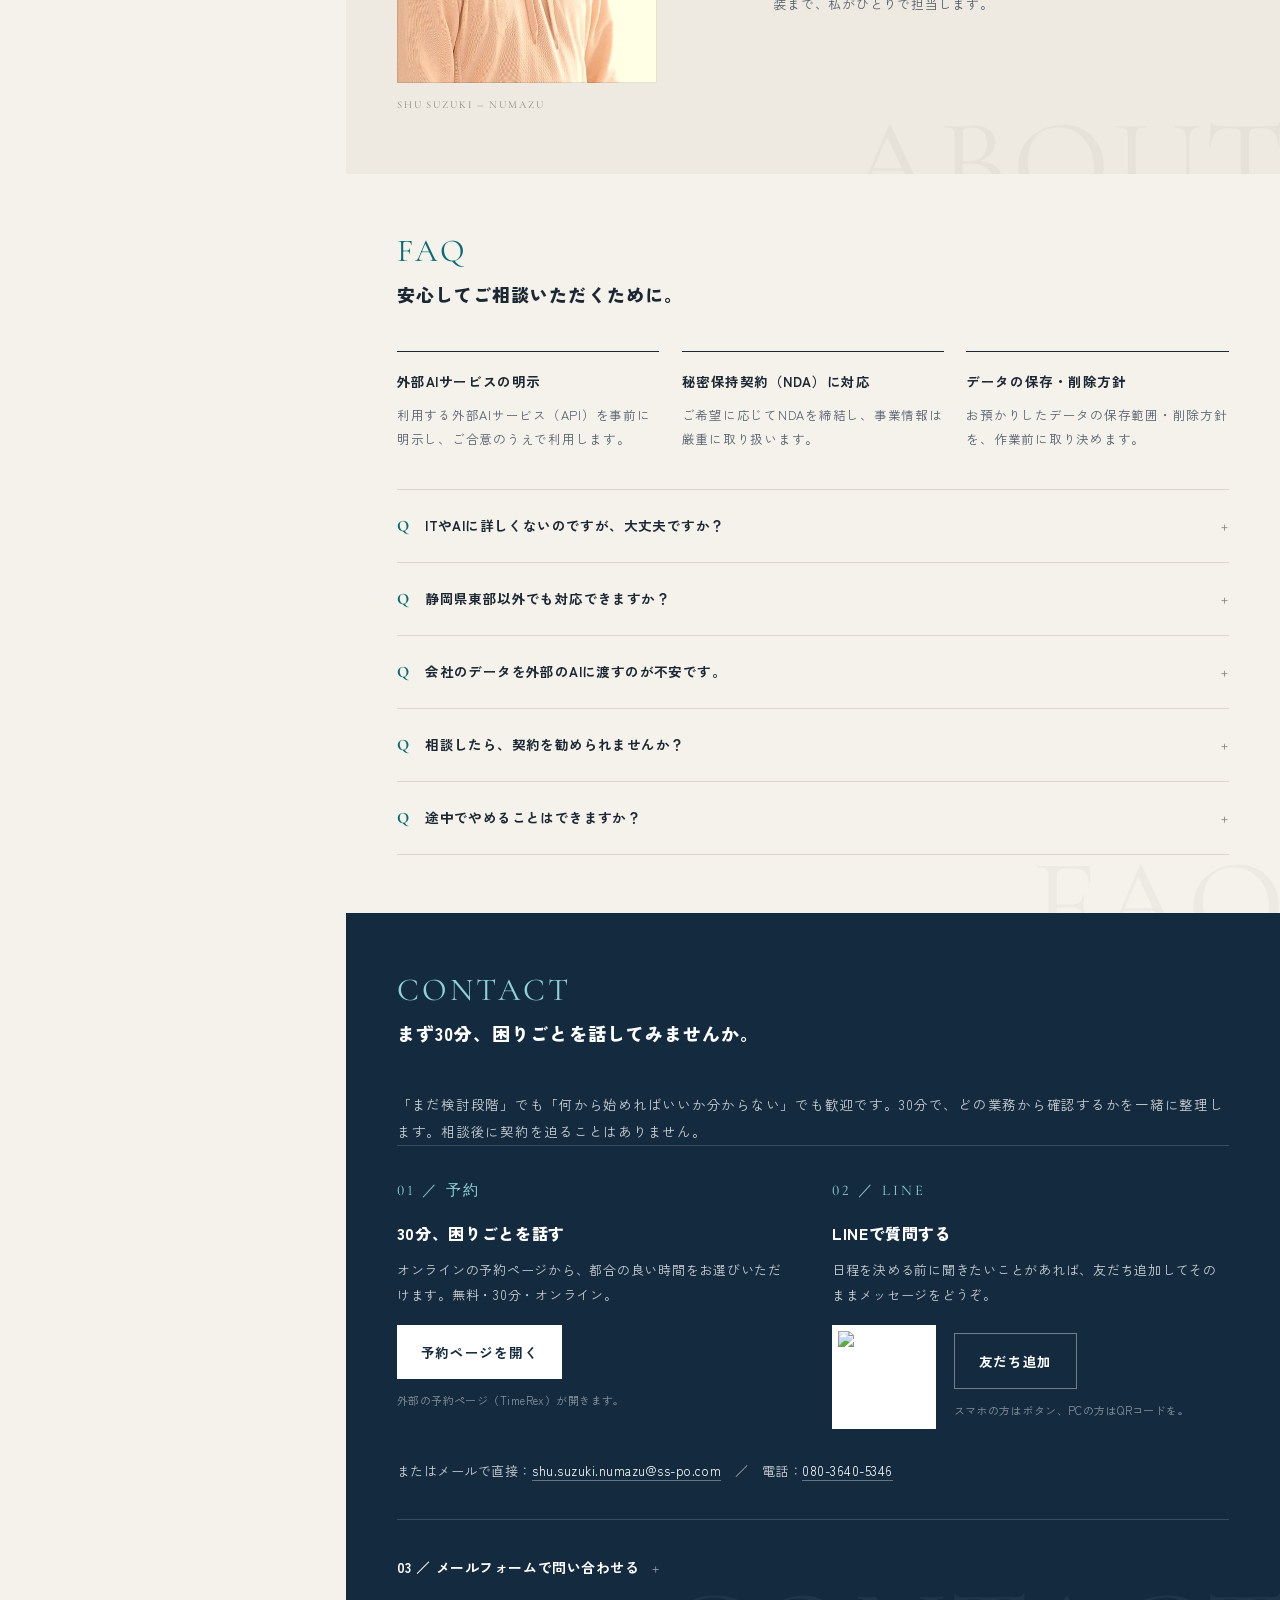
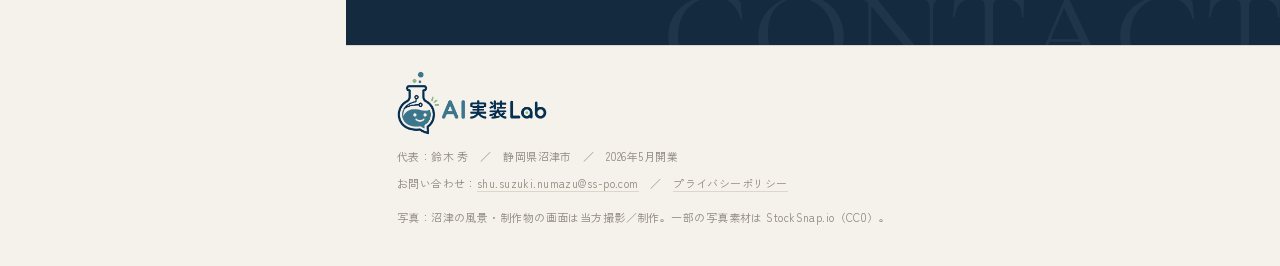
==== commit 8d46d279: "主訴求を元に戻し対象範囲を明示、測定条件を簡潔化、返金条件を件数なしで統一 Co-Authored-By: Claude Opus 4.8 (1M context) <noreply@anthropi" ====
--- a/preview-redesign6.html
+++ b/preview-redesign6.html
@@ -4,11 +4,11 @@
 <meta charset="UTF-8">
 <meta name="viewport" content="width=device-width, initial-scale=1.0">
 <meta name="robots" content="noindex">
-  <title>AI実装Lab｜毎月くり返す書類仕事を、まず一つ減らします（静岡県東部）</title>
-  <meta name="description" content="見積、報告書、議事録、問い合わせ・予約の対応。毎月くり返している仕事のやり方をうかがい、無理なく使える仕組みにします。静岡県東部（沼津・三島・裾野・富士・御殿場）の小さな会社・事務所・地域団体へ。相談から実装まで、鈴木が担当します。">
+  <title>AI実装Lab｜数百万円だった専用システムを、手が届く値段で（静岡県東部）</title>
+  <meta name="description" content="見積、報告書、議事録、問い合わせ・予約の対応。毎月くり返している仕事のやり方をうかがい、無理なく使える仕組みにします。まずは手間の大きい1業務から3〜8万円。複数業務をつなぐ大きなしくみは規模に応じて個別見積。静岡県東部（沼津・三島・裾野・富士・御殿場）の小さな会社・事務所・地域団体へ。">
   <meta property="og:type" content="website">
-  <meta property="og:title" content="AI実装Lab｜毎月くり返す書類仕事を、まず一つ減らします">
-  <meta property="og:description" content="見積、報告書、問い合わせ対応など、いまのやり方を聞き、無理なく使える仕組みにします。静岡県東部の小さな会社・事務所・地域団体へ。相談から実装まで、鈴木が担当します。">
+  <meta property="og:title" content="AI実装Lab｜数百万円だった専用システムを、手が届く値段で">
+  <meta property="og:description" content="まずは手間の大きい1業務から。いまのやり方を聞き、無理なく使える仕組みにします。静岡県東部の小さな会社・事務所・地域団体へ。相談から実装まで、鈴木が担当します。">
   <meta property="og:image" content="https://tpsibelius-wq.github.io/ai-jisso-lab/assets/ogp.png">
   <meta property="og:url" content="https://tpsibelius-wq.github.io/ai-jisso-lab/">
   <meta name="twitter:card" content="summary_large_image">
@@ -427,8 +427,8 @@
       <p class="side__brand"><img src="assets/logo-white-v2.png" alt="AI実装Lab" width="1133" height="478"></p>
     </div>
     <div class="side__mid">
-      <h1 class="side__lead"><span>毎月くり返す書類仕事を、</span><span><span class="ac" style="display:inline">まず一つ</span>、減らします。</span></h1>
-      <p class="side__sub">見積、報告書、問い合わせ対応など、<br>いまのやり方を聞き、<br>無理なく使える仕組みにします。<br>相談から実装まで、鈴木が担当します。</p>
+      <h1 class="side__lead"><span>数百万円だった</span><span>“専用システム”を、</span><span><span class="ac" style="display:inline">手が届く値段</span>で。</span></h1>
+      <p class="side__sub">まずは手間の大きい1業務から。<br>複数業務をつなぐ大きなしくみは、<br>規模に応じて個別にお見積りします。<br>相談から実装まで、鈴木が担当します。</p>
     </div>
     <div class="side__btm">
       <span class="side__scroll">Scroll</span>
@@ -462,10 +462,10 @@
     <!-- message -->
     <section class="sec" id="message">
       <span class="sec__ghost">message</span>
-      <div class="sec__head"><span class="sec__en">message</span><span class="sec__ja">まず一つ、手間の大きい仕事から。</span></div>
-      <p class="sec__lead">見積、報告書、議事録、問い合わせ・予約の対応。毎月くり返している仕事のやり方をうかがい、<b style="white-space:nowrap">無理なく使える仕組み</b>にします。既製ソフトに業務を合わせるのではなく、いまのやり方に沿った形で用意します。</p>
+      <div class="sec__head"><span class="sec__en">message</span><span class="sec__ja">たとえば、こう変わります。</span></div>
+      <p class="sec__lead">見積、報告書、議事録、問い合わせ・予約の対応。毎月くり返している仕事のやり方をうかがい、<b style="white-space:nowrap">無理なく使える仕組み</b>にします。既製ソフトに業務を合わせるのではなく、いまのやり方に沿った形で。<br><span style="color:var(--ink-3);font-size:12.5px">まずは手間の大きい1業務から。複数業務をつなぐ大きなしくみは、規模に応じて個別にお見積りします。</span></p>
       <div class="sec__body figs">
-        <div class="fig"><p class="fig__lb">最初の一歩</p><p class="fig__row"><span class="fig__to">1業務<span class="u">から</span></span></p><p class="fig__note">まず手間の大きい仕事を一つ選びます</p></div>
+        <div class="fig"><p class="fig__lb">専用のしくみをつくる費用</p><p class="fig__row"><span class="fig__from">数百万円</span><span class="fig__ar">&#8594;</span><span class="fig__to">数万円<span class="u">〜</span></span></p><p class="fig__note">1業務の改善は3〜8万円。規模に応じて個別見積</p></div>
         <div class="fig"><p class="fig__lb">見積・書類の作成</p><p class="fig__row"><span class="fig__from">2〜3時間</span><span class="fig__ar">→</span><span class="fig__to">20<span class="u">分</span></span></p><p class="fig__note"><span class="assume">※想定</span> テンプレート＋AI補完で</p></div>
         <div class="fig"><p class="fig__lb">月次の報告書づくり</p><p class="fig__row"><span class="fig__from">2日</span><span class="fig__ar">→</span><span class="fig__to">3<span class="u">時間</span></span></p><p class="fig__note"><span class="assume">※想定</span> 議事録から自動生成</p></div>
       </div>
@@ -517,7 +517,7 @@
             <div class="ba__row"><span class="ba__lb is-after">After</span><span class="ba__tx">右の画面のヒアリング支援ツールを自作し、論点の下書きと調査を自動化。週3時間に短縮した。出力は毎回自分で確認し、必要な部分は手で直している。</span></div>
           </div>
           <p class="work__metric"><span class="work__from">週10時間</span><span class="work__ar">&#8594;</span><span class="work__to">週3時間</span><span class="work__cut">70%削減</span></p>
-          <p class="fig__note" style="margin-top:.9rem">2026年4〜6月／代表自身の面談準備業務を対象に計測。人手による確認・修正の時間を含みます。</p>
+          <p class="fig__note" style="margin-top:.9rem">代表自身の面談準備業務で計測した実測値です。</p>
         </div>
         <div>
           <div class="work__fig"><img src="assets/img_tool.png" alt="制作したヒアリング支援ツールの画面"></div>
@@ -538,7 +538,7 @@
             <p class="plan__ti">業務を整理する<span class="plan__sub">60〜90分の業務棚卸し診断</span></p>
             <p class="plan__tx">いまの業務を一緒に洗い出し、AIで楽になる部分・手をつけない方がよい部分を切り分けます。最初の一手が決まります。</p>
             <p class="plan__price">1〜2万円<span class="u">／ 1回</span></p>
-            <p class="plan__note">改善可能な業務課題を2件以上ご提示できなかった場合、診断料を全額返金します（実施後14日以内のお申し出に限ります）。</p>
+            <p class="plan__note">改善できる業務をご提示できなかった場合、診断料を全額返金します（実施後14日以内のお申し出に限ります）。</p>
           </div>
           <div class="plan">
             <div class="plan__top"><span class="plan__no">02</span><span class="plan__badge">スポット</span></div>
@@ -554,7 +554,7 @@
           </div>
         </div>
         <div class="terms">
-          <p class="term"><b>保証</b>60〜90分の業務棚卸し診断で、改善可能な業務課題を<strong>2件以上ご提示できなかった場合、診断料を全額返金</strong>します。適用は実施後14日以内のお申し出に限ります。</p>
+          <p class="term"><b>保証</b>60〜90分の業務棚卸し診断で、<strong>改善できる業務をご提示できなかった場合、診断料を全額返金</strong>します。適用は実施後14日以内のお申し出に限ります。</p>
           <p class="term"><b>上限</b>月次サポートは品質維持のため、<strong>同時5社まで</strong>としています。空き状況はお問い合わせください。</p>
         </div>
         <p class="price__foot">料金はいずれも目安です。実際の料金は、業務の内容と規模をお聞きしてからご提示します。もっと大きな「専用システム」（複数業務をつなぐしくみ、ウェブ・アプリ開発など）も、規模に応じて個別にお見積りします。</p>
